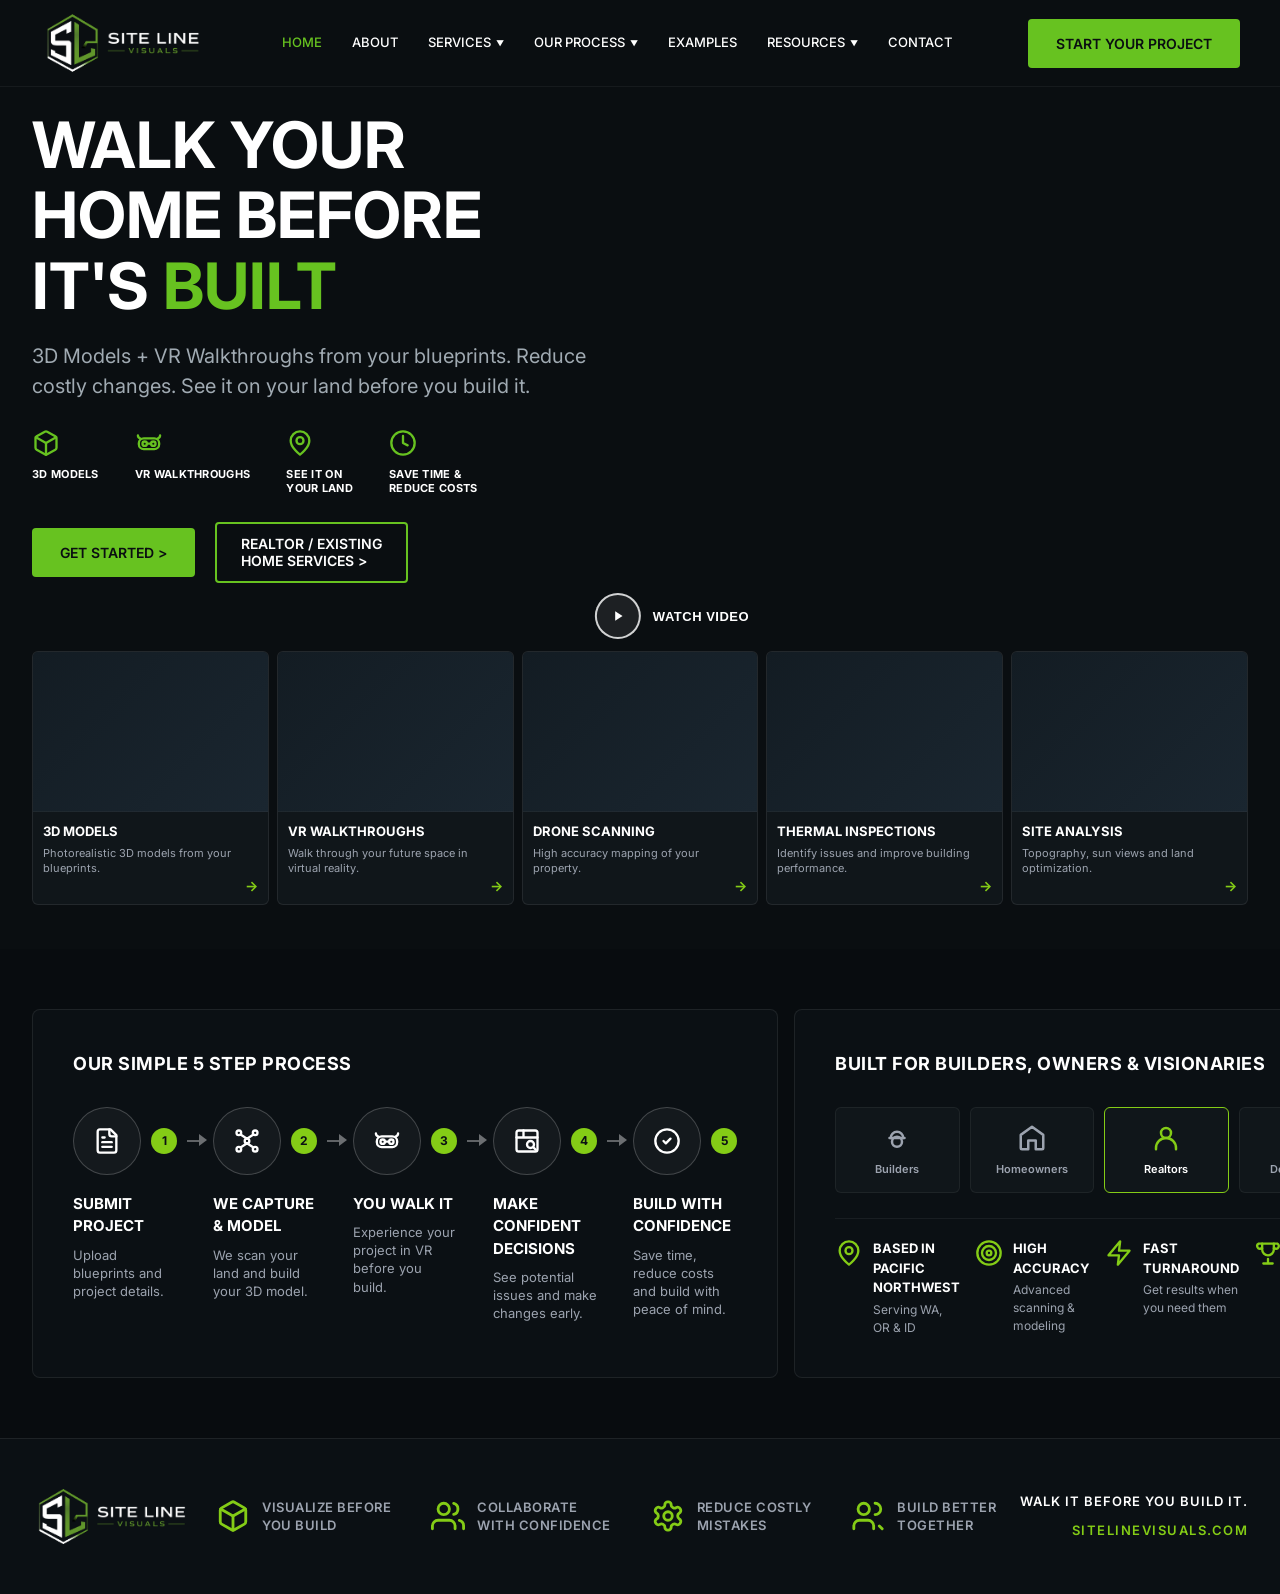
==== index.html @ acc33067 "test" ====
<!DOCTYPE html>
<html lang="en">
<head>
    <meta charset="UTF-8">
    <meta name="viewport" content="width=device-width, initial-scale=1.0">
    <title>Site Line Visuals | 3D Models & VR Walkthroughs</title>

    <!-- Adding the Inter font from Google Fonts -->
    <link rel="preconnect" href="https://fonts.googleapis.com">
    <link rel="preconnect" href="https://fonts.gstatic.com" crossorigin>
    <link href="https://fonts.googleapis.com/css2?family=Inter:wght@400;500;600;700;800&display=swap" rel="stylesheet">

    <!-- Adding our stylesheet -->
    <link rel="stylesheet" href="css/style.css?v=1788111069">
</head>
<body>
    <!-- HEADER -->
    <header class="header">
        <div class="container header-inner">

            <!-- Logo -->
            <a href="index.html" class="logo">
                <img src="images/logo.png" alt="Site Line Visuals" height="120">
            </a>

            <!-- Navigation -->
            <nav class="main-nav" id="mainNav">
                <ul class="nav-list">
                    <li><a href="index.html" class="active">HOME</a></li>
                    <li><a href="about.html">ABOUT</a></li>

                    <!-- SERVICES dropdown -->
                    <li class="has-dropdown">
                        <a href="services.html" class="dropdown-toggle">SERVICES <span class="arrow">▼</span></a>
                        <ul class="dropdown-menu">
                            <li><a href="services.html#3d-models">3D Models <span class="dd-icon"><svg viewBox="0 0 24 24" fill="none" stroke="currentColor" stroke-width="2" stroke-linecap="round" stroke-linejoin="round"><path d="M21 16V8a2 2 0 0 0-1-1.73l-7-4a2 2 0 0 0-2 0l-7 4A2 2 0 0 0 3 8v8a2 2 0 0 0 1 1.73l7 4a2 2 0 0 0 2 0l7-4A2 2 0 0 0 21 16Z"/><path d="m3.3 7 8.7 5 8.7-5"/><path d="M12 22V12"/></svg></span></a></li>
                            <li><a href="services.html#vr-walkthroughs">VR Walkthroughs <span class="dd-icon"><svg viewBox="0 0 24 24" fill="none" stroke="currentColor" stroke-width="2" stroke-linecap="round" stroke-linejoin="round"><path d="M4.3 8c-1-.35-1.8-1.25-1.8-2.4"/><path d="M19.7 8c1-.35 1.8-1.25 1.8-2.4"/><rect x="3.3" y="8" width="17.4" height="9.2" rx="4.2"/><circle cx="8.3" cy="12.6" r="1.9"/><circle cx="15.7" cy="12.6" r="1.9"/><path d="M10.5 12.6h3"/></svg></span></a></li>
                            <li><a href="services.html#drone-scanning">Drone Scanning <span class="dd-icon"><svg viewBox="0 0 24 24" fill="none" stroke="currentColor" stroke-width="2" stroke-linecap="round" stroke-linejoin="round"><circle cx="12" cy="12" r="2"/><circle cx="5" cy="5" r="2"/><circle cx="19" cy="5" r="2"/><circle cx="5" cy="19" r="2"/><circle cx="19" cy="19" r="2"/><path d="M12 10 6.5 6.5M12 10l5.5-3.5M12 14l-5.5 3.5M12 14l5.5 3.5"/></svg></span></a></li>
                            <li><a href="services.html#thermal-inspections">Thermal Inspections <span class="dd-icon"><svg viewBox="0 0 24 24" fill="none" stroke="currentColor" stroke-width="2" stroke-linecap="round" stroke-linejoin="round"><path d="M14 4v10.54a4 4 0 1 1-4 0V4a2 2 0 0 1 4 0Z"/></svg></span></a></li>
                            <li><a href="services.html#site-analysis">Site Analysis <span class="dd-icon"><svg viewBox="0 0 24 24" fill="none" stroke="currentColor" stroke-width="2" stroke-linecap="round" stroke-linejoin="round"><path d="M20 10c0 6-8 12-8 12s-8-6-8-12a8 8 0 0 1 16 0Z"/><circle cx="12" cy="10" r="3"/></svg></span></a></li>
                            <li><a href="services.html#custom-solutions">Custom Solutions <span class="dd-icon"><svg viewBox="0 0 24 24" fill="none" stroke="currentColor" stroke-width="2" stroke-linecap="round" stroke-linejoin="round"><path d="M12.22 2h-.44a2 2 0 0 0-2 2v.18a2 2 0 0 1-1 1.73l-.43.25a2 2 0 0 1-2 0l-.15-.08a2 2 0 0 0-2.73.73l-.22.38a2 2 0 0 0 .73 2.73l.15.1a2 2 0 0 1 1 1.72v.51a2 2 0 0 1-1 1.74l-.15.09a2 2 0 0 0-.73 2.73l.22.38a2 2 0 0 0 2.73.73l.15-.08a2 2 0 0 1 2 0l.43.25a2 2 0 0 1 1 1.73V20a2 2 0 0 0 2 2h.44a2 2 0 0 0 2-2v-.18a2 2 0 0 1 1-1.73l.43-.25a2 2 0 0 1 2 0l.15.08a2 2 0 0 0 2.73-.73l.22-.39a2 2 0 0 0-.73-2.73l-.15-.08a2 2 0 0 1-1-1.74v-.5a2 2 0 0 1 1-1.74l.15-.09a2 2 0 0 0 .73-2.73l-.22-.38a2 2 0 0 0-2.73-.73l-.15.08a2 2 0 0 1-2 0l-.43-.25a2 2 0 0 1-1-1.73V4a2 2 0 0 0-2-2Z"/><circle cx="12" cy="12" r="3"/></svg></span></a></li>
                        </ul>
                    </li>

                    <!-- OUR PROCESS dropdown -->
                    <li class="has-dropdown">
                        <a href="our-process.html" class="dropdown-toggle">OUR PROCESS <span class="arrow">▼</span></a>
                        <ul class="dropdown-menu">
                            <li><a href="our-process.html#how-it-works">How It Works <span class="dd-icon"><svg viewBox="0 0 24 24" fill="none" stroke="currentColor" stroke-width="2" stroke-linecap="round" stroke-linejoin="round"><path d="M15 2H6a2 2 0 0 0-2 2v16a2 2 0 0 0 2 2h12a2 2 0 0 0 2-2V7Z"/><path d="M14 2v4a2 2 0 0 0 2 2h4"/><path d="M10 9H8"/><path d="M16 13H8"/><path d="M16 17H8"/></svg></span></a></li>
                            <li><a href="our-process.html#timeline">Project Timeline <span class="dd-icon"><svg viewBox="0 0 24 24" fill="none" stroke="currentColor" stroke-width="2" stroke-linecap="round" stroke-linejoin="round"><circle cx="12" cy="12" r="10"/><polyline points="12 6 12 12 16 14"/></svg></span></a></li>
                            <li><a href="our-process.html#deliverables">Deliverables <span class="dd-icon"><svg viewBox="0 0 24 24" fill="none" stroke="currentColor" stroke-width="2" stroke-linecap="round" stroke-linejoin="round"><circle cx="12" cy="12" r="10"/><path d="m9 12 2 2 4-4"/></svg></span></a></li>
                            <li><a href="our-process.html#technology">Technology <span class="dd-icon"><svg viewBox="0 0 24 24" fill="none" stroke="currentColor" stroke-width="2" stroke-linecap="round" stroke-linejoin="round"><rect x="2" y="3" width="20" height="14" rx="2"/><path d="M8 21h8M12 17v4"/></svg></span></a></li>
                        </ul>
                    </li>

                    <li><a href="examples.html">EXAMPLES</a></li>

                    <!-- RESOURCES dropdown -->
                    <li class="has-dropdown">
                        <a href="resources.html" class="dropdown-toggle">RESOURCES <span class="arrow">▼</span></a>
                        <ul class="dropdown-menu">
                            <li><a href="resources.html#photo-guides">Photo Guides <span class="dd-icon"><svg viewBox="0 0 24 24" fill="none" stroke="currentColor" stroke-width="2" stroke-linecap="round" stroke-linejoin="round"><rect x="3" y="3" width="18" height="18" rx="2"/><circle cx="9" cy="9" r="2"/><path d="m21 15-3.1-3.1a2 2 0 0 0-2.8 0L6 21"/></svg></span></a></li>
                            <li><a href="resources.html#faq">FAQ <span class="dd-icon"><svg viewBox="0 0 24 24" fill="none" stroke="currentColor" stroke-width="2" stroke-linecap="round" stroke-linejoin="round"><circle cx="12" cy="12" r="10"/><path d="M9.1 9a3 3 0 0 1 5.82 1c0 2-3 3-3 3"/><path d="M12 17h.01"/></svg></span></a></li>
                            <li><a href="resources.html#blog">Blog <span class="dd-icon"><svg viewBox="0 0 24 24" fill="none" stroke="currentColor" stroke-width="2" stroke-linecap="round" stroke-linejoin="round"><path d="M4 22h16a2 2 0 0 0 2-2V4a2 2 0 0 0-2-2H8a2 2 0 0 0-2 2v16a2 2 0 0 1-2 2Zm0 0a2 2 0 0 1-2-2v-9c0-1.1.9-2 2-2h2"/><path d="M18 14h-8M15 18h-5M10 6h8v4h-8V6Z"/></svg></span></a></li>
                        </ul>
                    </li>

                    <li><a href="contact.html">CONTACT</a></li>
                </ul>

                <!-- Mobile-only CTA inside the slide-out menu -->
                <a href="#" class="btn btn-primary mobile-cta project-modal-trigger">START YOUR PROJECT</a>
            </nav>

            <!-- Desktop CTA -->
            <a href="#" class="btn btn-primary desktop-cta project-modal-trigger">START YOUR PROJECT</a>

            <!-- Hamburger button (mobile) -->
            <button class="hamburger" id="hamburgerBtn" aria-label="Toggle menu" aria-expanded="false">
                <span></span>
                <span></span>
                <span></span>
            </button>

        </div>
    </header>

    <!-- Overlay for mobile menu -->
    <div class="nav-overlay" id="navOverlay"></div>

    <!-- HERO SECTION -->
    <section class="hero">

        <!-- Background video -->
        <video autoplay loop muted playsinline class="hero-video">
            <source src="videos/hero-bg.mp4" type="video/mp4">
        </video>

        <!-- A darkening overlay to make the white text and shape easier to read. -->
        <div class="hero-overlay"></div>

        <div class="container hero-inner">

            <!-- Left column: Text and buttons -->
            <div class="hero-content">
                <h1>WALK YOUR<br>HOME BEFORE<br>IT'S <span class="text-green">BUILT</span></h1>
                <p class="hero-subtitle">3D Models + VR Walkthroughs from your blueprints. Reduce costly changes. See it on your land before you build it.</p>

                <div class="hero-features-inline">
                    <div class="hfi-item">
                        <span class="hfi-icon"><svg viewBox="0 0 24 24" fill="none" stroke="currentColor" stroke-width="2" stroke-linecap="round" stroke-linejoin="round"><path d="M21 16V8a2 2 0 0 0-1-1.73l-7-4a2 2 0 0 0-2 0l-7 4A2 2 0 0 0 3 8v8a2 2 0 0 0 1 1.73l7 4a2 2 0 0 0 2 0l7-4A2 2 0 0 0 21 16Z"/><path d="m3.3 7 8.7 5 8.7-5"/><path d="M12 22V12"/></svg></span>
                        <span class="hfi-label">3D MODELS</span>
                    </div>
                    <div class="hfi-item">
                        <span class="hfi-icon"><svg viewBox="0 0 24 24" fill="none" stroke="currentColor" stroke-width="2" stroke-linecap="round" stroke-linejoin="round"><path d="M4.3 8c-1-.35-1.8-1.25-1.8-2.4"/><path d="M19.7 8c1-.35 1.8-1.25 1.8-2.4"/><rect x="3.3" y="8" width="17.4" height="9.2" rx="4.2"/><circle cx="8.3" cy="12.6" r="1.9"/><circle cx="15.7" cy="12.6" r="1.9"/><path d="M10.5 12.6h3"/></svg></span>
                        <span class="hfi-label">VR WALKTHROUGHS</span>
                    </div>
                    <div class="hfi-item">
                        <span class="hfi-icon"><svg viewBox="0 0 24 24" fill="none" stroke="currentColor" stroke-width="2" stroke-linecap="round" stroke-linejoin="round"><path d="M20 10c0 6-8 12-8 12s-8-6-8-12a8 8 0 0 1 16 0Z"/><circle cx="12" cy="10" r="3"/></svg></span>
                        <span class="hfi-label">SEE IT ON<br>YOUR LAND</span>
                    </div>
                    <div class="hfi-item">
                        <span class="hfi-icon"><svg viewBox="0 0 24 24" fill="none" stroke="currentColor" stroke-width="2" stroke-linecap="round" stroke-linejoin="round"><circle cx="12" cy="12" r="10"/><polyline points="12 6 12 12 16 14"/></svg></span>
                        <span class="hfi-label">SAVE TIME &<br>REDUCE COSTS</span>
                    </div>
                </div>

                <div class="hero-buttons">
                    <a href="#" class="btn btn-primary project-modal-trigger">GET STARTED &gt;</a>
                    <a href="#" class="btn btn-outline realtor-modal-trigger">REALTOR / EXISTING<br>HOME SERVICES &gt;</a>
                </div>

                <button type="button" class="watch-video-btn" id="watchVideoBtn">
                    <span class="wv-icon">
                        <svg viewBox="0 0 24 24" fill="currentColor"><path d="M8 5v14l11-7Z"/></svg>
                    </span>
                    WATCH VIDEO
                </button>

                <!-- Service preview cards -->
                <div class="services-grid">
                    <div class="service-card reveal">
                        <div class="service-image-placeholder"></div>
                        <div class="service-content">
                            <h3>3D MODELS</h3>
                            <p>Photorealistic 3D models from your blueprints.</p>
                            <a href="services.html#3d-models" class="service-link">→</a>
                        </div>
                    </div>
                    <div class="service-card reveal">
                        <div class="service-image-placeholder"></div>
                        <div class="service-content">
                            <h3>VR WALKTHROUGHS</h3>
                            <p>Walk through your future space in virtual reality.</p>
                            <a href="services.html#vr-walkthroughs" class="service-link">→</a>
                        </div>
                    </div>
                    <div class="service-card reveal">
                        <div class="service-image-placeholder"></div>
                        <div class="service-content">
                            <h3>DRONE SCANNING</h3>
                            <p>High accuracy mapping of your property.</p>
                            <a href="services.html#drone-scanning" class="service-link">→</a>
                        </div>
                    </div>
                    <div class="service-card reveal">
                        <div class="service-image-placeholder"></div>
                        <div class="service-content">
                            <h3>THERMAL INSPECTIONS</h3>
                            <p>Identify issues and improve building performance.</p>
                            <a href="services.html#thermal-inspections" class="service-link">→</a>
                        </div>
                    </div>
                    <div class="service-card reveal">
                        <div class="service-image-placeholder"></div>
                        <div class="service-content">
                            <h3>SITE ANALYSIS</h3>
                            <p>Topography, sun views and land optimization.</p>
                            <a href="services.html#site-analysis" class="service-link">→</a>
                        </div>
                    </div>
                </div>
            </div>

        </div>

        <div class="hero-top-fade"></div>
        <div class="hero-bottom-fade"></div>
    </section>

    <!-- PROCESS & AUDIENCE SECTION -->
    <section class="bottom-sections-wrapper">
        <div class="container bottom-grid-container">

            <div class="card-box process-card-box reveal">
                <h2 class="section-title">OUR SIMPLE 5 STEP PROCESS</h2>
                <div class="process-steps-row">
                    <div class="proc-step reveal">
                        <div class="proc-icon-wrap">
                            <span class="proc-icon"><svg viewBox="0 0 24 24" fill="none" stroke="currentColor" stroke-width="2" stroke-linecap="round" stroke-linejoin="round"><path d="M15 2H6a2 2 0 0 0-2 2v16a2 2 0 0 0 2 2h12a2 2 0 0 0 2-2V7Z"/><path d="M14 2v4a2 2 0 0 0 2 2h4"/><path d="M10 9H8"/><path d="M16 13H8"/><path d="M16 17H8"/></svg></span>
                            <span class="proc-num">1</span>
                        </div>
                        <h4>SUBMIT PROJECT</h4>
                        <p>Upload blueprints and project details.</p>
                    </div>
                    <div class="proc-step reveal">
                        <div class="proc-icon-wrap">
                            <span class="proc-icon"><svg viewBox="0 0 24 24" fill="none" stroke="currentColor" stroke-width="2" stroke-linecap="round" stroke-linejoin="round"><circle cx="12" cy="12" r="2"/><circle cx="5" cy="5" r="2"/><circle cx="19" cy="5" r="2"/><circle cx="5" cy="19" r="2"/><circle cx="19" cy="19" r="2"/><path d="M12 10 6.5 6.5M12 10l5.5-3.5M12 14l-5.5 3.5M12 14l5.5 3.5"/></svg></span>
                            <span class="proc-num">2</span>
                        </div>
                        <h4>WE CAPTURE & MODEL</h4>
                        <p>We scan your land and build your 3D model.</p>
                    </div>
                    <div class="proc-step reveal">
                        <div class="proc-icon-wrap">
                            <span class="proc-icon"><svg viewBox="0 0 24 24" fill="none" stroke="currentColor" stroke-width="2" stroke-linecap="round" stroke-linejoin="round"><path d="M4.3 8c-1-.35-1.8-1.25-1.8-2.4"/><path d="M19.7 8c1-.35 1.8-1.25 1.8-2.4"/><rect x="3.3" y="8" width="17.4" height="9.2" rx="4.2"/><circle cx="8.3" cy="12.6" r="1.9"/><circle cx="15.7" cy="12.6" r="1.9"/><path d="M10.5 12.6h3"/></svg></span>
                            <span class="proc-num">3</span>
                        </div>
                        <h4>YOU WALK IT</h4>
                        <p>Experience your project in VR before you build.</p>
                    </div>
                    <div class="proc-step reveal">
                        <div class="proc-icon-wrap">
                            <span class="proc-icon"><svg viewBox="0 0 24 24" fill="none" stroke="currentColor" stroke-width="2" stroke-linecap="round" stroke-linejoin="round"><rect x="3" y="3" width="18" height="18" rx="2"/><path d="M3 9h18M9 3v6"/><circle cx="15" cy="15" r="3"/><path d="m17.5 17.5 2 2"/></svg></span>
                            <span class="proc-num">4</span>
                        </div>
                        <h4>MAKE CONFIDENT DECISIONS</h4>
                        <p>See potential issues and make changes early.</p>
                    </div>
                    <div class="proc-step reveal">
                        <div class="proc-icon-wrap">
                            <span class="proc-icon"><svg viewBox="0 0 24 24" fill="none" stroke="currentColor" stroke-width="2" stroke-linecap="round" stroke-linejoin="round"><circle cx="12" cy="12" r="10"/><path d="m9 12 2 2 4-4"/></svg></span>
                            <span class="proc-num">5</span>
                        </div>
                        <h4>BUILD WITH CONFIDENCE</h4>
                        <p>Save time, reduce costs and build with peace of mind.</p>
                    </div>
                </div>
            </div>

            <div class="card-box audience-card-box reveal">
                <h2 class="section-title">BUILT FOR BUILDERS, OWNERS & VISIONARIES</h2>
                <div class="audience-icons-row">
                    <div class="aud-item">
                        <span class="aud-icon"><svg viewBox="0 0 24 24" fill="none" stroke="currentColor" stroke-width="2" stroke-linecap="round" stroke-linejoin="round"><circle cx="12" cy="15" r="4"/><path d="M7 12a5 5 0 0 1 10 0"/><path d="M6 12h12"/></svg></span>
                        <span>Builders</span>
                    </div>
                    <div class="aud-item">
                        <span class="aud-icon"><svg viewBox="0 0 24 24" fill="none" stroke="currentColor" stroke-width="2" stroke-linecap="round" stroke-linejoin="round"><path d="M3 9.5 12 3l9 6.5V20a1 1 0 0 1-1 1h-5v-7H9v7H4a1 1 0 0 1-1-1Z"/></svg></span>
                        <span>Homeowners</span>
                    </div>
                    <div class="aud-item active-aud">
                        <span class="aud-icon"><svg viewBox="0 0 24 24" fill="none" stroke="currentColor" stroke-width="2" stroke-linecap="round" stroke-linejoin="round"><circle cx="12" cy="8" r="4"/><path d="M4 21v-1a8 8 0 0 1 16 0v1"/></svg></span>
                        <span>Realtors</span>
                    </div>
                    <div class="aud-item">
                        <span class="aud-icon"><svg viewBox="0 0 24 24" fill="none" stroke="currentColor" stroke-width="2" stroke-linecap="round" stroke-linejoin="round"><rect x="4" y="2" width="16" height="20" rx="1"/><path d="M9 22v-4h6v4M8 6h.01M16 6h.01M12 6h.01M12 10h.01M12 14h.01M16 10h.01M16 14h.01M8 10h.01M8 14h.01"/></svg></span>
                        <span>Developers</span>
                    </div>
                </div>
                <div class="trust-features-row">
                    <div class="t-feat">
                        <span class="t-icon"><svg viewBox="0 0 24 24" fill="none" stroke="currentColor" stroke-width="2" stroke-linecap="round" stroke-linejoin="round"><path d="M20 10c0 6-8 12-8 12s-8-6-8-12a8 8 0 0 1 16 0Z"/><circle cx="12" cy="10" r="3"/></svg></span>
                        <div>
                            <strong>BASED IN PACIFIC NORTHWEST</strong>
                            <p>Serving WA, OR & ID</p>
                        </div>
                    </div>
                    <div class="t-feat">
                        <span class="t-icon"><svg viewBox="0 0 24 24" fill="none" stroke="currentColor" stroke-width="2" stroke-linecap="round" stroke-linejoin="round"><circle cx="12" cy="12" r="10"/><circle cx="12" cy="12" r="6"/><circle cx="12" cy="12" r="2"/></svg></span>
                        <div>
                            <strong>HIGH ACCURACY</strong>
                            <p>Advanced scanning & modeling</p>
                        </div>
                    </div>
                    <div class="t-feat">
                        <span class="t-icon"><svg viewBox="0 0 24 24" fill="none" stroke="currentColor" stroke-width="2" stroke-linecap="round" stroke-linejoin="round"><path d="M13 2 3 14h9l-1 8 10-12h-9l1-8Z"/></svg></span>
                        <div>
                            <strong>FAST TURNAROUND</strong>
                            <p>Get results when you need them</p>
                        </div>
                    </div>
                    <div class="t-feat">
                        <span class="t-icon"><svg viewBox="0 0 24 24" fill="none" stroke="currentColor" stroke-width="2" stroke-linecap="round" stroke-linejoin="round"><path d="M8 21h8M12 17v4"/><path d="M7 4h10v5a5 5 0 0 1-10 0Z"/><path d="M17 4h3a2 2 0 0 1-2 4h-1M7 4H4a2 2 0 0 0 2 4h1"/></svg></span>
                        <div>
                            <strong>INDUSTRY LEADING</strong>
                            <p>Technology & visualization</p>
                        </div>
                    </div>
                </div>
            </div>

        </div>
    </section>

    <!-- INTAKE FORM MODAL -->
    <div id="projectModal" class="modal-overlay">
        <div class="modal-content" style="max-width: 540px; padding: 0; background: transparent; border-radius: 12px; position: relative;">
        
            <span class="close-btn" id="projectModalClose" style="top: -40px; right: 0; color: #fff; z-index: 10;">&times;</span>
            
            <div style="position: relative; width: 100%; height: 550px; overflow: hidden; background: #fff; border-radius: 12px;">
                <iframe 
                    src="https://script.google.com/macros/s/AKfycbw3oOhSkqdaFSNwGbzgCzqsGBJtpe77_Hhgp17k5NKNz40dq8O1Wns6kMGoqOn_5LAN/exec" 
                    frameborder="0" 
                    scrolling="yes"
                    style="position: absolute; top: 0; left: 0; width: 100%; height: 100%; border: none; pointer-events: auto;">
                </iframe>
            </div>

        </div>
    </div>

    <!-- REALTOR / QUOTE BUILDER MODAL -->
    <div id="realtorModal" class="modal-overlay">
        <div class="modal-content">
            <span class="close-btn" id="realtorModalClose">&times;</span>
            
            <div class="intake-card">
                <h3>SELECT SERVICES</h3>
                <p>Build your custom package. Select the services you need for your property.</p>

                <div class="services-list">
                    <label class="service-option">
                        <input type="checkbox" value="250" data-name="3D Model">
                        <div class="so-info">
                            <strong>3D Model</strong>
                            <span>Photorealistic 3D model of the property</span>
                        </div>
                        <div class="so-price">$250</div>
                    </label>

                    <label class="service-option">
                        <input type="checkbox" value="400" data-name="VR Walkthrough">
                        <div class="so-info">
                            <strong>VR Walkthrough</strong>
                            <span>Immersive virtual reality tour</span>
                        </div>
                        <div class="so-price">$400</div>
                    </label>

                    <label class="service-option">
                        <input type="checkbox" value="150" data-name="Drone Scanning">
                        <div class="so-info">
                            <strong>Drone Scanning</strong>
                            <span>High-accuracy aerial mapping</span>
                        </div>
                        <div class="so-price">$150</div>
                    </label>
                </div>

                <div class="quote-total">
                    <span>Estimated Total:</span>
                    <span id="quoteTotalValue">$0</span>
                </div>

                <button type="button" class="btn btn-primary btn-full" id="quoteContinueBtn" style="margin-top: 25px;">CONTINUE</button>
            </div>
        </div>
    </div>

    <!-- PHOTO GUIDE MODAL -->
    <div class="pg-modal-overlay" id="pgModalOverlay">
        <div class="pg-modal" role="dialog" aria-modal="true" aria-label="Photo Guide">
            <button type="button" class="pg-modal-close" id="pgModalClose" aria-label="Close">×</button>
            <div class="pg-modal-tabs" id="pgModalTabs"></div>
            <div class="pg-modal-body" id="pgModalBody"></div>
        </div>
    </div>

    <!-- WATCH VIDEO MODAL -->
    <div class="video-modal-overlay" id="videoModalOverlay">
        <div class="video-modal">
            <button type="button" class="video-modal-close" id="videoModalClose" aria-label="Close">×</button>
            <video id="heroVideoPlayer" controls playsinline>
                <source src="videos/hero-bg.mp4" type="video/mp4">
            </video>
        </div>
    </div>

    <!-- FOOTER SECTION -->
    <footer class="site-footer">
        <div class="container footer-container">
            <div class="footer-logo">
                <img src="images/logo.png" alt="Site Line Visuals" width="160">
            </div>
            <div class="footer-features">
                <div class="footer-feat">
                    <span class="f-icon"><svg viewBox="0 0 24 24" fill="none" stroke="currentColor" stroke-width="2" stroke-linecap="round" stroke-linejoin="round"><path d="M21 16V8a2 2 0 0 0-1-1.73l-7-4a2 2 0 0 0-2 0l-7 4A2 2 0 0 0 3 8v8a2 2 0 0 0 1 1.73l7 4a2 2 0 0 0 2 0l7-4A2 2 0 0 0 21 16Z"/><path d="m3.3 7 8.7 5 8.7-5"/><path d="M12 22V12"/></svg></span>
                    <span>VISUALIZE BEFORE<br>YOU BUILD</span>
                </div>
                <div class="footer-feat">
                    <span class="f-icon"><svg viewBox="0 0 24 24" fill="none" stroke="currentColor" stroke-width="2" stroke-linecap="round" stroke-linejoin="round"><path d="M17 21v-2a4 4 0 0 0-4-4H5a4 4 0 0 0-4 4v2"/><circle cx="9" cy="7" r="4"/><path d="M23 21v-2a4 4 0 0 0-3-3.87"/><path d="M16 3.13a4 4 0 0 1 0 7.75"/></svg></span>
                    <span>COLLABORATE<br>WITH CONFIDENCE</span>
                </div>
                <div class="footer-feat">
                    <span class="f-icon"><svg viewBox="0 0 24 24" fill="none" stroke="currentColor" stroke-width="2" stroke-linecap="round" stroke-linejoin="round"><path d="M12.22 2h-.44a2 2 0 0 0-2 2v.18a2 2 0 0 1-1 1.73l-.43.25a2 2 0 0 1-2 0l-.15-.08a2 2 0 0 0-2.73.73l-.22.38a2 2 0 0 0 .73 2.73l.15.1a2 2 0 0 1 1 1.72v.51a2 2 0 0 1-1 1.74l-.15.09a2 2 0 0 0-.73 2.73l.22.38a2 2 0 0 0 2.73.73l.15-.08a2 2 0 0 1 2 0l.43.25a2 2 0 0 1 1 1.73V20a2 2 0 0 0 2 2h.44a2 2 0 0 0 2-2v-.18a2 2 0 0 1 1-1.73l.43-.25a2 2 0 0 1 2 0l.15.08a2 2 0 0 0 2.73-.73l.22-.39a2 2 0 0 0-.73-2.73l-.15-.08a2 2 0 0 1-1-1.74v-.5a2 2 0 0 1 1-1.74l.15-.09a2 2 0 0 0 .73-2.73l-.22-.38a2 2 0 0 0-2.73-.73l-.15.08a2 2 0 0 1-2 0l-.43-.25a2 2 0 0 1-1-1.73V4a2 2 0 0 0-2-2Z"/><circle cx="12" cy="12" r="3"/></svg></span>
                    <span>REDUCE COSTLY<br>MISTAKES</span>
                </div>
                <div class="footer-feat">
                    <span class="f-icon"><svg viewBox="0 0 24 24" fill="none" stroke="currentColor" stroke-width="2" stroke-linecap="round" stroke-linejoin="round"><path d="M16 21v-2a4 4 0 0 0-4-4H6a4 4 0 0 0-4 4v2"/><circle cx="9" cy="7" r="4"/><path d="m22 21-2-2M17 11a4 4 0 1 0 0-8"/></svg></span>
                    <span>BUILD BETTER<br>TOGETHER</span>
                </div>
            </div>
            <div class="footer-tagline">
                <p>WALK IT BEFORE YOU BUILD IT.</p>
                <a href="index.html">SITELINEVISUALS.COM</a>
            </div>
        </div>
    </footer>

    <!-- Adding our script files -->
    <script src="js/photo-guide-data.js?v=1788111069"></script>
    <script src="js/photo-guide.js?v=1788111069"></script>
    <script src="js/custom-select.js?v=1788111069"></script>
    <script src="js/photo-guide-modal.js?v=1788111069"></script>
    <script src="js/watch-video.js?v=1788111069"></script>
    <script src="js/main.js?v=1788111070"></script>
</body>
</html>
---- css/style.css ----
/* --- CSS Variables (Colors and Fonts) --- */
:root {
  --bg-dark: #0a0e11;
  --bg-card: #151a1e;
  --primary-green: #67c220;
  --green-hover: #55a61a;
  --text-white: #ffffff;
  --text-gray: #a0aab2;

  --font-main: 'Inter', sans-serif;
}

/* --- Basic Reset Styles --- */
*, *::before, *::after {
  box-sizing: border-box;
  margin: 0;
  padding: 0;
}

html, body {
  overflow-x: hidden;
}

html {
  scroll-behavior: smooth;
}

body {
  font-family: var(--font-main);
  background-color: var(--bg-dark);
  color: var(--text-white);
  line-height: 1.5;
  -webkit-font-smoothing: antialiased;
}

html.no-scroll,
body.no-scroll {
    overflow: hidden !important;
    overscroll-behavior: none;
}

/* Removing underline from all links */
a {
  text-decoration: none;
  color: inherit;
}

/* Removing markers from lists */
ul {
  list-style: none;
}

img {
  max-width: 100%;
  display: block;
}

/* --- Utilities --- */
.container {
    max-width: 1400px;
    margin: 0 auto;
    padding: 0 40px;
}

.btn {
    display: inline-flex;
    align-items: center;
    justify-content: center;
    text-align: center;
    padding: 14px 28px;
    border: none;
    border-radius: 4px;
    font-weight: 600;
    font-size: 14px;
    font-family: inherit;
    text-transform: uppercase;
    transition: background-color 0.3s ease, transform 0.2s ease;
    cursor: pointer;
    white-space: nowrap;
    appearance: none;
    -webkit-appearance: none;
}

.btn:focus {
    outline: none;
}

.btn:focus-visible {
    outline: 2px solid var(--primary-green);
    outline-offset: 2px;
}

.btn-primary {
    background-color: var(--primary-green);
    color: var(--bg-dark);
}

.btn-primary:hover {
    background-color: var(--green-hover);
    transform: translateY(-2px);
}

/* --- HEADER --- */
.header {
    background-color: var(--bg-dark);
    padding: 3px 0;
    border-bottom: 1px solid rgba(255, 255, 255, 0.05);
    position: sticky;
    top: 0;
    z-index: 200;
}

.logo img {
    margin: -20px 0;
}

.header-inner {
    display: flex;
    justify-content: space-between;
    align-items: center;
    position: relative;
}

/* Navigation */
.nav-list {
    display: flex;
    gap: 30px;
    align-items: center;
}

.nav-list > li {
    position: relative;
}

.nav-list a {
    color: var(--text-white);
    font-size: 13px;
    font-weight: 500;
    text-transform: uppercase;
    transition: color 0.3s ease;
    display: flex;
    align-items: center;
    gap: 5px;
    padding: 24px 0;
}

.nav-list a:hover,
.nav-list a.active,
.nav-list a.dropdown-toggle.active {
    color: var(--primary-green);
}

.arrow {
    font-size: 8px;
    transition: transform 0.25s ease;
}

.mobile-cta {
    display: none;
}

/* --- DROPDOWN MENU (desktop) --- */
.has-dropdown .dropdown-menu {
    position: absolute;
    top: 100%;
    left: 0;
    min-width: 220px;
    background-color: var(--bg-card);
    border: 1px solid rgba(255, 255, 255, 0.08);
    border-top: 2px solid var(--primary-green);
    border-radius: 0 0 6px 6px;
    box-shadow: 0 12px 30px rgba(0,0,0,0.5);
    padding: 8px 0;
    opacity: 0;
    visibility: hidden;
    transform: translateY(6px);
    transition: opacity 0.2s ease, transform 0.2s ease, visibility 0.2s ease;
    z-index: 50;
}

.has-dropdown:hover .dropdown-menu,
.has-dropdown.open .dropdown-menu {
    opacity: 1;
    visibility: visible;
    transform: translateY(0);
}

.has-dropdown:hover .arrow,
.has-dropdown.open .arrow {
    transform: rotate(180deg);
}

.dropdown-menu li a {
    padding: 10px 20px;
    font-size: 12px;
    font-weight: 500;
    color: var(--text-gray);
    text-transform: none;
    display: flex;
    align-items: center;
    gap: 10px;
}

.dd-icon {
    display: inline-flex;
    align-items: center;
    justify-content: center;
    width: 18px;
    height: 18px;
    flex-shrink: 0;
    color: var(--text-gray);
    transition: color 0.2s ease;
}

.dd-icon svg {
    width: 100%;
    height: 100%;
}

.dropdown-menu li a:hover .dd-icon {
    color: var(--primary-green);
}

.dropdown-menu li a:hover {
    color: var(--primary-green);
    background-color: rgba(255,255,255,0.03);
}

/* --- HAMBURGER BUTTON --- */
.hamburger {
    display: none;
    flex-direction: column;
    justify-content: center;
    align-items: center;
    gap: 5px;
    width: 40px;
    height: 40px;
    background: transparent;
    border: none;
    cursor: pointer;
    z-index: 210;
}

.hamburger, 
.hamburger:focus, 
.hamburger:active,
.hamburger:focus-visible {
    outline: none !important;
    border: none !important;
    -webkit-tap-highlight-color: transparent !important;
    box-shadow: none !important;
}

.hamburger span {
    display: block;
    width: 24px;
    height: 2px;
    background-color: var(--text-white);
    transition: transform 0.3s ease, opacity 0.3s ease;
}

.hamburger.active span:nth-child(1) {
    transform: translateY(7px) rotate(45deg);
}
.hamburger.active span:nth-child(2) {
    opacity: 0;
}
.hamburger.active span:nth-child(3) {
    transform: translateY(-7px) rotate(-45deg);
}

.nav-overlay {
    display: none;
    position: fixed;
    inset: 0;
    background: rgba(0,0,0,0.6);
    z-index: 150;
    opacity: 0;
    visibility: hidden;
    transition: opacity 0.3s ease, visibility 0.3s ease;
}

.nav-overlay.active {
    opacity: 1;
    visibility: visible;
}

/* --- HERO SECTION --- */
.hero {
    position: relative;
    padding: 24px 0 0;
    overflow: clip; 
    margin-top: -1px;
}

.hero-video {
    position: absolute;
    top: 0;
    left: 0;
    width: 100%;
    height: 100%;
    object-fit: cover;
    z-index: -2;
}

.hero-overlay {
    position: absolute;
    top: 0;
    left: 0;
    width: 100%;
    height: 100%;
    background: linear-gradient(
        90deg,
        rgba(10, 14, 17, 1) 0%,
        rgba(10, 14, 17, 1) 20%,
        rgba(10, 14, 17, 0.75) 45%,
        rgba(10, 14, 17, 0.35) 65%,
        rgba(10, 14, 17, 0.08) 85%,
        rgba(10, 14, 17, 0.18) 100%
    );
    z-index: -1;
}

.hero-inner {
    display: grid;
    grid-template-columns: 1fr;
    gap: 34px;
    align-items: start;
    position: relative;
    z-index: 1;
}

.hero-bottom-fade {
    position: absolute;
    left: 0;
    right: 0;
    top: 0;
    bottom: 0;
    background: linear-gradient(
        to top,
        var(--bg-dark) 0%,
        var(--bg-dark) 10%,
        rgba(10, 14, 17, 0.6) 22%,
        rgba(10, 14, 17, 0) 40%,
        rgba(10, 14, 17, 0) 100%
    );
    z-index: 0;
    pointer-events: none;
}

.hero-top-fade {
    position: absolute;
    left: 0;
    right: 0;
    top: 0;
    height: 90px;
    background: linear-gradient(
        to bottom,
        var(--bg-dark) 0%,
        rgba(10, 14, 17, 0.5) 60%,
        rgba(10, 14, 17, 0) 100%
    );
    z-index: 0;
    pointer-events: none;
}

.hero .container {
    max-width: none;
    margin: 0;
    padding-left: 32px;
    padding-right: 32px;
}

.hero-form-box {
    max-width: 460px;
    margin-left: auto;
    margin-bottom: 40px;
    width: 100%;
}
#start-your-project {
    scroll-margin-top: 120px; 
}

/* Left side (Text) */
.hero-content h1 {
    font-size: 64px;
    font-weight: 700;
    line-height: 1.1;
    margin-bottom: 20px;
    text-transform: uppercase;
}

.text-green {
    color: var(--primary-green);
}

.hero-subtitle {
    font-size: 20px;
    color: var(--text-gray);
    max-width: 560px;
    margin-bottom: 28px;
}

.hero-buttons {
    display: flex;
    gap: 20px;
    align-items: center;
    flex-wrap: wrap;
}

.btn-outline {
    background-color: transparent;
    border: 2px solid var(--primary-green);
    color: var(--text-white);
    padding: 12px 24px;
    border-radius: 4px;
    font-size: 14px;
    font-weight: 600;
    text-align: left;
    line-height: 1.2;
}

/* Right side (Form) */
.intake-card {
    background-color: var(--bg-card);
    padding: 28px;
    border-radius: 8px;
    box-shadow: 0 10px 30px rgba(0,0,0,0.5);
}

.intake-card h3 {
    font-size: 22px;
    margin-bottom: 8px;
}

.intake-card p {
    color: var(--text-gray);
    font-size: 14px;
    margin-bottom: 18px;
}

.intake-form input {
    width: 100%;
    background-color: rgba(255,255,255,0.05);
    border: 1px solid rgba(255,255,255,0.1);
    color: var(--text-white);
    padding: 12px 14px;
    margin-bottom: 11px;
    border-radius: 4px;
    font-family: inherit;
    font-size: 14px;
}

/* --- Custom Select --- */
.custom-select {
    position: relative;
    margin-bottom: 11px;
}

.cs-trigger {
    width: 100%;
    background-color: rgba(255,255,255,0.05);
    border: 1px solid rgba(255,255,255,0.1);
    color: var(--text-white);
    padding: 12px 14px;
    border-radius: 4px;
    font-family: inherit;
    font-size: 14px;
    display: flex;
    align-items: center;
    justify-content: space-between;
    gap: 10px;
    cursor: pointer;
    text-align: left;
    transition: border-color 0.2s ease;
}

.cs-trigger:hover,
.custom-select.open .cs-trigger {
    border-color: var(--primary-green);
}

.cs-label {
    overflow: hidden;
    text-overflow: ellipsis;
    white-space: nowrap;
}

.custom-select.has-value .cs-label {
    color: var(--text-white);
}

.cs-arrow {
    font-size: 8px;
    color: var(--text-gray);
    flex-shrink: 0;
    transition: transform 0.2s ease;
}

.custom-select.open .cs-arrow {
    transform: rotate(180deg);
}

.cs-options {
    position: absolute;
    top: calc(100% + 6px);
    left: 0;
    width: 100%;
    max-height: 240px;
    overflow-y: auto;
    background-color: var(--bg-card);
    border: 1px solid rgba(255, 255, 255, 0.1);
    border-radius: 6px;
    box-shadow: 0 12px 30px rgba(0,0,0,0.5);
    z-index: 60;
    opacity: 0;
    visibility: hidden;
    transform: translateY(-6px);
    transition: opacity 0.18s ease, transform 0.18s ease, visibility 0.18s ease;
}

.custom-select.open .cs-options {
    opacity: 1;
    visibility: visible;
    transform: translateY(0);
}

.cs-options li {
    padding: 12px 14px;
    font-size: 13px;
    color: var(--text-gray);
    cursor: pointer;
    transition: background-color 0.15s ease, color 0.15s ease;
}

.cs-options li:hover,
.cs-options li.active {
    background-color: rgba(103, 194, 32, 0.1);
    color: var(--text-white);
}

/* Upload Zone */
.upload-zone {
    border: 2px dashed rgba(255,255,255,0.2);
    border-radius: 4px;
    padding: 22px 20px;
    text-align: center;
    margin-bottom: 16px;
    display: flex;
    flex-direction: column;
    gap: 5px;
    color: var(--text-gray);
    font-size: 12px;
    cursor: pointer;
    transition: border-color 0.25s ease, background-color 0.25s ease;
}

.upload-zone:hover,
.upload-zone.drag-over {
    border-color: var(--primary-green);
    background-color: rgba(103, 194, 32, 0.06);
}

.upload-zone strong {
    color: var(--text-white);
    font-size: 14px;
}

.upload-file-list {
    margin-top: 10px;
    display: flex;
    flex-direction: column;
    gap: 6px;
    text-align: left;
}

.upload-file-list .file-chip {
    background: rgba(255,255,255,0.06);
    border-radius: 4px;
    padding: 6px 10px;
    font-size: 11px;
    color: var(--text-white);
    display: flex;
    justify-content: space-between;
    gap: 8px;
}

.btn-full {
    width: 100%;
    font-size: 16px;
    padding: 16px;
}

.form-security-note {
    display: flex;
    align-items: center;
    justify-content: center;
    gap: 8px;
    margin-top: 14px;
    color: var(--text-gray);
    font-size: 12px;
}

.form-security-note .fs-icon {
    width: 14px;
    height: 14px;
    flex-shrink: 0;
    color: var(--text-gray);
}

.form-security-note .fs-icon svg {
    width: 100%;
    height: 100%;
}

.hero-features-inline {
    display: flex;
    gap: 36px;
    margin-bottom: 26px;
}

.hfi-item {
    display: flex;
    flex-direction: column;
    align-items: flex-start;
    gap: 10px;
}

.hfi-icon {
    width: 28px;
    height: 28px;
    color: var(--primary-green);
}

.hfi-icon svg {
    width: 100%;
    height: 100%;
}

.hfi-label {
    font-size: 11px;
    font-weight: 700;
    color: var(--text-white);
    letter-spacing: 0.3px;
    line-height: 1.3;
}

.hero-features-bar {
    background-color: rgba(10, 14, 17, 0.95);
    border-top: 1px solid rgba(255, 255, 255, 0.08);
    border-bottom: 1px solid rgba(255, 255, 255, 0.08);
    padding: 30px 0;
}

.hero-features-grid {
    display: grid;
    grid-template-columns: repeat(4, 1fr);
    gap: 30px;
}

.feature-item {
    display: flex;
    align-items: center;
    gap: 15px;
    color: #ffffff;
    font-size: 13px;
    font-weight: 600;
    letter-spacing: 0.5px;
}

.feature-icon {
    font-size: 26px;
    display: flex;
    align-items: center;
}

/* Services section */
.services-grid {
    display: grid;
    grid-template-columns: repeat(5, 1fr);
    gap: 8px;
    margin-top: 6px;
    margin-bottom: 45px;
}

.service-card {
    background-color: #10161a;
    border: 1px solid rgba(255, 255, 255, 0.08);
    border-radius: 6px;
    overflow: hidden;
    transition: transform 0.3s ease, border-color 0.3s ease;
}

.service-card:hover {
    transform: translateY(-5px);
    border-color: rgba(132, 204, 22, 0.5);
}

.service-image-placeholder {
    width: 100%;
    height: 160px;
    background: linear-gradient(135deg, #131c23 0%, #1a2630 100%);
    border-bottom: 1px solid rgba(255, 255, 255, 0.05);
}

.service-content {
    padding: 10px 10px 24px;
    position: relative;
}

.service-content h3 {
    font-size: 13px;
    color: #ffffff;
    margin-bottom: 4px;
    font-weight: 700;
}

.service-content p {
    font-size: 11px;
    color: #9ca3af;
    line-height: 1.35;
    margin-bottom: 4px;
    display: -webkit-box;
    -webkit-line-clamp: 2;
    line-clamp: 2;
    -webkit-box-orient: vertical;
    overflow: hidden;
}

.service-link {
    position: absolute;
    right: 10px;
    bottom: 8px;
    color: #84cc16;
    font-size: 14px;
    text-decoration: none;
    font-weight: bold;
    transition: transform 0.2s ease;
}

.service-link:hover {
    transform: translateX(3px);
}

/* Two-column container */
.bottom-sections-wrapper {
    padding: 60px 0;
    background-color: #080c0f;
    border-top: none !important;
    margin-top: -1px;
    position: relative;
    z-index: 10;
}

.bottom-grid-container {
    display: grid;
    grid-template-columns: 1.8fr 1fr;
    gap: 16px;
    align-items: stretch;
    max-width: none;
    padding-left: 32px;
    padding-right: 32px;
}

.card-box {
    background-color: #0b1014;
    border: 1px solid rgba(255, 255, 255, 0.08);
    border-radius: 8px;
    padding: 40px;
}

.section-title {
    font-size: 18px;
    font-weight: 700;
    color: #ffffff;
    margin-bottom: 30px;
    letter-spacing: 0.5px;
}

.process-steps-row {
    display: grid;
    grid-template-columns: repeat(5, 1fr);
    gap: 36px;
}

.proc-step {
    position: relative;
}

.proc-step:not(:last-child)::after {
    content: "";
    position: absolute;
    top: 33px;
    left: 114px;
    width: calc(100% - 114px + 36px - 14px);
    height: 2px;
    background-color: rgba(255, 255, 255, 0.35);
}

.proc-step:not(:last-child)::before {
    content: "";
    position: absolute;
    top: 27px;
    left: calc(100% + 36px - 14px);
    width: 0;
    height: 0;
    border-top: 6px solid transparent;
    border-bottom: 6px solid transparent;
    border-left: 8px solid rgba(255, 255, 255, 0.4);
    z-index: 1;
}

.proc-icon-wrap {
    display: flex;
    align-items: center;
    gap: 10px;
    margin-bottom: 18px;
}

.proc-icon {
    width: 68px;
    height: 68px;
    flex-shrink: 0;
    border-radius: 50%;
    border: 1px solid rgba(255, 255, 255, 0.2);
    background-color: rgba(255, 255, 255, 0.04);
    color: var(--text-white);
    display: flex;
    align-items: center;
    justify-content: center;
}

.proc-icon svg {
    width: 28px;
    height: 28px;
}

.proc-num {
    flex-shrink: 0;
    width: 26px;
    height: 26px;
    background-color: #84cc16;
    color: #0b1014;
    font-weight: bold;
    font-size: 12px;
    border-radius: 50%;
    display: flex;
    align-items: center;
    justify-content: center;
}
.proc-step h4 {
    font-size: 15px;
    color: #ffffff;
    margin-bottom: 8px;
    font-weight: 700;
}

.proc-step p {
    font-size: 13px;
    color: #9ca3af;
    line-height: 1.4;
    margin: 0;
}

/* Right block (Audience + Footer block) */
.audience-icons-row {
    display: grid;
    grid-template-columns: repeat(4, 1fr);
    gap: 10px;
    margin-bottom: 25px;
}

.aud-item {
    background-color: #10161a;
    border: 1px solid rgba(255, 255, 255, 0.06);
    border-radius: 6px;
    padding: 15px 10px;
    text-align: center;
    color: #9ca3af;
    font-size: 11px;
    font-weight: 600;
}

.aud-item.active-aud {
    border-color: #84cc16;
    color: #ffffff;
}

.aud-item.active-aud .aud-icon {
    color: #84cc16;
}

.aud-icon {
    width: 30px;
    height: 30px;
    color: #9ca3af;
    display: flex;
    margin: 0 auto 8px;
}

.aud-icon svg {
    width: 100%;
    height: 100%;
}

.trust-features-row {
    display: grid;
    grid-template-columns: repeat(4, 1fr);
    gap: 15px;
    border-top: 1px solid rgba(255, 255, 255, 0.06);
    padding-top: 20px;
}

.t-feat {
    display: flex;
    align-items: flex-start;
    gap: 10px;
}

.t-icon {
    width: 28px;
    height: 28px;
    color: #84cc16;
    display: inline-flex;
    flex-shrink: 0;
}

.t-icon svg {
    width: 100%;
    height: 100%;
}

.t-feat strong {
    display: block;
    font-size: 13px;
    color: #ffffff;
    margin-bottom: 3px;
}

.t-feat p {
    font-size: 12px;
    color: #9ca3af;
    margin: 0;
}

/* FOOTER */
.site-footer {
    background-color: #0b1014;
    padding: 20px 0;
    border-top: 1px solid rgba(255, 255, 255, 0.08);
}

.footer-container {
    display: flex;
    justify-content: space-between;
    align-items: center;
    gap: 20px;
    flex-wrap: wrap;
    max-width: none;
    padding-left: 32px;
    padding-right: 32px;
}

.footer-logo img {
    display: block;
    height: auto;
}

.footer-features {
    display: flex;
    gap: 40px;
    flex-wrap: wrap;
}

.footer-feat {
    display: flex;
    align-items: center;
    gap: 12px;
    color: #9ca3af;
    font-size: 13px;
    font-weight: 600;
    letter-spacing: 0.5px;
    line-height: 1.4;
}

.f-icon {
    color: #84cc16;
    width: 34px;
    height: 34px;
    display: flex;
    flex-shrink: 0;
}

.f-icon svg {
    width: 100%;
    height: 100%;
}

.footer-tagline {
    text-align: right;
}

.footer-tagline p {
    color: #ffffff;
    font-size: 13px;
    font-weight: 600;
    margin: 0 0 5px 0;
    letter-spacing: 1px;
}

.footer-tagline a {
    color: #84cc16;
    font-size: 13px;
    font-weight: 600;
    text-decoration: none;
    letter-spacing: 1.5px;
    transition: color 0.3s ease;
}

.footer-tagline a:hover {
    color: #ffffff;
}

/* PHOTO GUIDE */
.photo-guide-section {
    padding: 60px 0;
    background-color: #080c0f;
}

.photo-guide-section.no-top-pad {
    padding-top: 0;
}

.guide-card {
    background-color: #0b1014;
    border: 1px solid rgba(132, 204, 22, 0.3);
    border-radius: 12px;
    overflow: hidden;
}

.guide-main-content {
    display: grid;
    grid-template-columns: 320px 1fr;
    border-bottom: 1px solid rgba(132, 204, 22, 0.3);
}

.guide-sidebar {
    padding: 30px;
    border-right: 1px solid rgba(132, 204, 22, 0.3);
}

.guide-title {
    font-size: 24px;
    color: #ffffff;
    font-weight: 800;
    margin-bottom: 25px;
    line-height: 1.2;
}

.take-photos-list h4, .tips-box h4, .reference-box h4 {
    color: #84cc16;
    font-size: 13px;
    margin-bottom: 15px;
    font-weight: 700;
}

.take-photos-list ul, .tips-box ul {
    list-style: none;
    padding: 0;
    margin: 0 0 25px 0;
}

.take-photos-list li {
    display: flex;
    align-items: center;
    color: #ffffff;
    font-size: 13px;
    margin-bottom: 10px;
    padding-bottom: 10px;
    border-bottom: 1px solid rgba(255,255,255,0.05);
}

.step-num {
    width: 20px;
    height: 20px;
    border: 1px solid #84cc16;
    border-radius: 50%;
    display: flex;
    align-items: center;
    justify-content: center;
    font-size: 11px;
    color: #84cc16;
    margin-right: 10px;
    flex-shrink: 0;
}

.cam-icon {
    margin-left: auto;
    opacity: 0.5;
}

.tips-box {
    border: 1px solid rgba(132, 204, 22, 0.2);
    border-radius: 8px;
    padding: 15px;
    margin-bottom: 25px;
}

.tips-box li {
    color: #9ca3af;
    font-size: 12px;
    margin-bottom: 6px;
    padding-left: 15px;
    position: relative;
}

.tips-box li::before {
    content: "•";
    color: #84cc16;
    position: absolute;
    left: 0;
}

.reference-box p {
    font-size: 11px;
    color: #9ca3af;
    line-height: 1.4;
    margin-bottom: 15px;
}

.upload-btn {
    border: 1px dashed #84cc16;
    border-radius: 6px;
    padding: 15px;
    text-align: center;
    color: #ffffff;
    font-size: 12px;
    cursor: pointer;
    transition: background 0.3s;
}
.upload-btn:hover {
    background: rgba(132, 204, 22, 0.1);
}

.guide-image-area {
    background: #080c0f;
    position: relative;
    display: flex;
    align-items: center;
    justify-content: center;
    min-height: 300px;
}

.guide-image-area img {
    width: 100%;
    height: auto;
}

.guide-footer {
    padding: 20px 30px;
    text-align: center;
}

.footer-title {
    color: #84cc16;
    font-size: 14px;
    margin-bottom: 20px;
}

.capture-steps {
    display: flex;
    justify-content: space-between;
    align-items: center;
    flex-wrap: wrap;
    gap: 10px;
}

.cap-step {
    display: flex;
    flex-direction: column;
    align-items: center;
    gap: 8px;
}

.cap-num {
    width: 24px;
    height: 24px;
    background: #080c0f;
    border: 1px solid #84cc16;
    color: #ffffff;
    border-radius: 50%;
    display: flex;
    align-items: center;
    justify-content: center;
    font-size: 12px;
}

.cap-icon {
    width: 30px;
    height: 30px;
    color: #84cc16;
    display: flex;
    align-items: center;
    justify-content: center;
}

.cap-icon svg {
    width: 100%;
    height: 100%;
}

.cap-step span {
    color: #9ca3af;
    font-size: 11px;
}

.cap-arrow {
    color: #84cc16;
    opacity: 0.5;
    font-size: 12px;
    letter-spacing: 2px;
}

/* --- SCROLL-REVEAL ANIMATION --- */
.reveal {
    opacity: 0;
    transform: translateY(20px);
    transition: opacity 0.6s ease, transform 0.6s ease;
}

.reveal.in-view {
    opacity: 1;
    transform: translateY(0);
}

/* SUBPAGES */

.page-hero {
    padding: 70px 0 50px;
    background-color: #080c0f;
    border-bottom: 1px solid rgba(255, 255, 255, 0.05);
}

.breadcrumb {
    color: var(--text-gray);
    font-size: 12px;
    font-weight: 600;
    text-transform: uppercase;
    letter-spacing: 0.5px;
    margin-bottom: 16px;
}

.breadcrumb a {
    color: var(--primary-green);
}

.breadcrumb a:hover {
    color: var(--text-white);
}

.breadcrumb .crumb-current {
    color: var(--primary-green);
}

.page-hero h1 {
    font-size: 42px;
    font-weight: 800;
    text-transform: uppercase;
    line-height: 1.15;
    margin-bottom: 16px;
}

.page-hero p {
    color: var(--text-gray);
    font-size: 16px;
    max-width: 680px;
    line-height: 1.6;
}

.content-section {
    padding: 70px 0;
    background-color: #0a0e11;
}

.content-section.alt-bg {
    background-color: #080c0f;
}

.content-section .section-heading {
    font-size: 26px;
    font-weight: 800;
    text-transform: uppercase;
    margin-bottom: 12px;
}

.content-section .section-subheading {
    color: var(--text-gray);
    font-size: 15px;
    max-width: 640px;
    margin-bottom: 40px;
    line-height: 1.6;
}

.detail-block {
    display: grid;
    grid-template-columns: 1fr 1fr;
    gap: 50px;
    align-items: center;
    padding: 50px 0;
    border-bottom: 1px solid rgba(255, 255, 255, 0.06);
    scroll-margin-top: 100px;
}

.detail-block:last-child {
    border-bottom: none;
}

.detail-block.reverse .detail-media {
    order: 2;
}

.detail-media {
    background: linear-gradient(135deg, #131c23 0%, #1a2630 100%);
    border-radius: 8px;
    min-height: 280px;
    border: 1px solid rgba(255, 255, 255, 0.08);
}

.detail-icon {
    width: 44px;
    height: 44px;
    color: var(--primary-green);
    margin-bottom: 20px;
}

.detail-icon svg {
    width: 100%;
    height: 100%;
}

.detail-block h3 {
    font-size: 24px;
    font-weight: 800;
    margin-bottom: 15px;
    text-transform: uppercase;
}

.detail-block p {
    color: var(--text-gray);
    font-size: 14px;
    line-height: 1.7;
    margin-bottom: 20px;
}

.detail-list {
    list-style: none;
    padding: 0;
    margin-bottom: 20px;
}

.detail-list li {
    display: flex;
    align-items: flex-start;
    gap: 10px;
    font-size: 13px;
    color: var(--text-gray);
    margin-bottom: 10px;
}

.detail-list li::before {
    content: "✓";
    color: var(--primary-green);
    font-weight: 700;
    flex-shrink: 0;
}

.placeholder-grid {
    display: grid;
    grid-template-columns: repeat(3, 1fr);
    gap: 25px;
}

.example-card {
    background-color: #10161a;
    border: 1px solid rgba(255, 255, 255, 0.08);
    border-radius: 6px;
    overflow: hidden;
    transition: transform 0.3s ease, border-color 0.3s ease;
}

.example-card:hover {
    transform: translateY(-5px);
    border-color: rgba(132, 204, 22, 0.5);
}

.example-media {
    height: 200px;
    background: linear-gradient(135deg, #131c23 0%, #1a2630 100%);
}

.example-content {
    padding: 20px;
}

.example-content h4 {
    font-size: 15px;
    margin-bottom: 6px;
    font-weight: 700;
}

.example-content p {
    font-size: 13px;
    color: var(--text-gray);
}

.example-tag {
    display: inline-block;
    margin-top: 10px;
    font-size: 10px;
    font-weight: 700;
    text-transform: uppercase;
    letter-spacing: 0.5px;
    color: var(--primary-green);
    border: 1px solid rgba(132, 204, 22, 0.4);
    border-radius: 3px;
    padding: 3px 8px;
}

.resource-grid {
    display: grid;
    grid-template-columns: repeat(3, 1fr);
    gap: 25px;
    scroll-margin-top: 100px;
}

.resource-card {
    background-color: #10161a;
    border: 1px solid rgba(255, 255, 255, 0.08);
    border-radius: 8px;
    padding: 30px;
    transition: border-color 0.3s ease, transform 0.3s ease;
}

.resource-card:hover {
    transform: translateY(-5px);
    border-color: rgba(132, 204, 22, 0.5);
}

.resource-card .r-icon {
    width: 34px;
    height: 34px;
    color: var(--primary-green);
    margin-bottom: 15px;
}

.resource-card .r-icon svg {
    width: 100%;
    height: 100%;
}

.resource-card h3 {
    font-size: 17px;
    margin-bottom: 10px;
    font-weight: 700;
}

.resource-card p {
    font-size: 13px;
    color: var(--text-gray);
    line-height: 1.6;
    margin-bottom: 15px;
}

.resource-card a {
    font-size: 12px;
    font-weight: 700;
    color: var(--primary-green);
    text-transform: uppercase;
    letter-spacing: 0.5px;
}

.faq-list {
    max-width: 800px;
    scroll-margin-top: 100px;
}

.faq-item {
    border-bottom: 1px solid rgba(255, 255, 255, 0.08);
    padding: 22px 0;
    scroll-margin-top: 100px;
}

.faq-item summary {
    padding: 20px 0;
    font-size: 15px;
    font-weight: 600;
    cursor: pointer;
    list-style: none;
    display: flex;
    justify-content: space-between;
    align-items: center;
}

.faq-item summary::-webkit-details-marker {
    display: none;
}

.faq-item summary::after {
    content: "+";
    color: var(--primary-green);
    font-size: 20px;
    flex-shrink: 0;
    margin-left: 15px;
}

.faq-item[open] summary::after {
    content: "−";
}

.faq-item p {
    color: var(--text-gray);
    font-size: 14px;
    line-height: 1.6;
    padding-bottom: 20px;
    max-width: 700px;
}

.contact-grid {
    display: grid;
    grid-template-columns: 1fr 1.3fr;
    gap: 40px;
}

.contact-info-list {
    display: flex;
    flex-direction: column;
    gap: 25px;
}

.contact-info-item {
    display: flex;
    gap: 15px;
    align-items: flex-start;
}

.contact-info-item .ci-icon {
    width: 22px;
    height: 22px;
    color: var(--primary-green);
    flex-shrink: 0;
    margin-top: 2px;
}

.contact-info-item .ci-icon svg {
    width: 100%;
    height: 100%;
}

.contact-info-item strong {
    display: block;
    font-size: 14px;
    margin-bottom: 4px;
}

.contact-info-item span {
    color: var(--text-gray);
    font-size: 13px;
}

.contact-form-box {
    background-color: var(--bg-card);
    padding: 35px;
    border-radius: 8px;
}

.contact-form-box h3 {
    font-size: 20px;
    margin-bottom: 20px;
}

.contact-form-box textarea {
    width: 100%;
    background-color: rgba(255,255,255,0.05);
    border: 1px solid rgba(255,255,255,0.1);
    color: var(--text-white);
    padding: 14px;
    margin-bottom: 15px;
    border-radius: 4px;
    font-family: inherit;
    font-size: 14px;
    resize: vertical;
    min-height: 120px;
}

.team-grid {
    display: grid;
    grid-template-columns: repeat(3, 1fr);
    gap: 25px;
}

.team-card {
    background-color: #10161a;
    border: 1px solid rgba(255, 255, 255, 0.08);
    border-radius: 8px;
    padding: 28px;
    text-align: center;
}

.team-avatar {
    width: 80px;
    height: 80px;
    border-radius: 50%;
    background: linear-gradient(135deg, #131c23, #1a2630);
    margin: 0 auto 15px;
    border: 1px solid rgba(255,255,255,0.08);
}

.team-card h4 {
    font-size: 14px;
    margin-bottom: 4px;
}

.team-card span {
    font-size: 12px;
    color: var(--primary-green);
}

.service-detail-card {
    background-color: #10161a;
    border: 1px solid rgba(255, 255, 255, 0.08);
    border-radius: 8px;
    padding: 35px;
    scroll-margin-top: 100px;
}

.service-detail-card + .service-detail-card {
    margin-top: 25px;
}

.service-detail-card h3 {
    font-size: 22px;
    font-weight: 700;
    margin-bottom: 12px;
    display: flex;
    align-items: center;
    gap: 14px;
}

.service-detail-card .sd-icon {
    width: 30px;
    height: 30px;
    color: var(--primary-green);
    flex-shrink: 0;
}

.service-detail-card .sd-icon svg {
    width: 100%;
    height: 100%;
}

.service-detail-card p {
    color: var(--text-gray);
    font-size: 14px;
    line-height: 1.6;
    margin-bottom: 18px;
    max-width: 720px;
}

.service-detail-card ul {
    display: flex;
    flex-wrap: wrap;
    gap: 10px 25px;
    margin-bottom: 15px;
}

.service-detail-card ul li {
    color: var(--text-white);
    font-size: 13px;
    display: flex;
    align-items: center;
    gap: 8px;
}

.service-detail-card ul li::before {
    content: "✓";
    color: var(--primary-green);
    font-weight: bold;
}

.process-block {
    display: grid;
    grid-template-columns: 90px 1fr;
    gap: 25px;
    padding: 35px 0;
    border-bottom: 1px solid rgba(255, 255, 255, 0.06);
    scroll-margin-top: 100px;
}

.process-block:last-child {
    border-bottom: none;
}

.process-block .pb-icon {
    width: 56px;
    height: 56px;
    border-radius: 50%;
    border: 1px solid rgba(132, 204, 22, 0.4);
    display: flex;
    align-items: center;
    justify-content: center;
    color: var(--primary-green);
}

.process-block .pb-icon svg {
    width: 26px;
    height: 26px;
}

.process-block h3 {
    font-size: 19px;
    font-weight: 700;
    margin-bottom: 10px;
    text-transform: uppercase;
}

.process-block p {
    color: var(--text-gray);
    font-size: 14px;
    line-height: 1.6;
    max-width: 680px;
}

.cta-banner {
    background-color: #10161a;
    border: 1px solid rgba(132, 204, 22, 0.3);
    border-radius: 10px;
    padding: 45px;
    text-align: center;
}

.cta-banner h2 {
    font-size: 24px;
    font-weight: 800;
    text-transform: uppercase;
    margin-bottom: 12px;
}

.cta-banner p {
    color: var(--text-gray);
    font-size: 14px;
    margin-bottom: 25px;
}

.pg-trigger {
    display: flex;
    align-items: center;
    gap: 8px;
    width: 100%;
    background: transparent;
    border: none;
    color: var(--primary-green);
    font-size: 12px;
    font-weight: 600;
    padding: 0 0 15px;
    cursor: pointer;
    text-align: left;
}

.pg-trigger .dd-icon {
    width: 16px;
    height: 16px;
    color: var(--primary-green);
}

.pg-trigger:hover {
    color: var(--text-white);
}

.pg-modal-overlay {
    position: fixed;
    inset: 0;
    background: rgba(0, 0, 0, 0.75);
    z-index: 300;
    display: flex;
    align-items: center;
    justify-content: center;
    padding: 30px;
    opacity: 0;
    visibility: hidden;
    transition: opacity 0.25s ease, visibility 0.25s ease;
}

.pg-modal-overlay.open {
    opacity: 1;
    visibility: visible;
}

.pg-modal {
    position: relative;
    background-color: #0b1014;
    border: 1px solid rgba(132, 204, 22, 0.3);
    border-radius: 12px;
    width: 100%;
    max-width: 1000px;
    max-height: 90vh;
    overflow: hidden;
    display: flex;
    flex-direction: column;
    transform: translateY(20px);
    transition: transform 0.25s ease;
}

.pg-modal-overlay.open .pg-modal {
    transform: translateY(0);
}

.pg-modal-close {
    position: absolute;
    top: 14px;
    right: 14px;
    width: 34px;
    height: 34px;
    background: rgba(255, 255, 255, 0.06);
    border: none;
    border-radius: 50%;
    color: var(--text-white);
    font-size: 20px;
    line-height: 1;
    cursor: pointer;
    z-index: 2;
    transition: background-color 0.2s ease;
}

.pg-modal-close:hover {
    background: rgba(255, 255, 255, 0.15);
}

.pg-modal-tabs {
    display: flex;
    gap: 8px;
    padding: 20px 60px 0 25px;
    flex-shrink: 0;
    overflow-x: auto;
}

.pg-tab {
    background: transparent;
    border: 1px solid rgba(255, 255, 255, 0.1);
    color: var(--text-gray);
    padding: 10px 18px;
    border-radius: 6px 6px 0 0;
    font-size: 13px;
    font-weight: 600;
    cursor: pointer;
    white-space: nowrap;
    transition: color 0.2s ease, border-color 0.2s ease;
}

.pg-tab.active {
    color: var(--text-white);
    border-color: var(--primary-green);
    border-bottom-color: #0b1014;
}

.pg-modal-body {
    overflow-y: auto;
    padding: 0 0 10px;
}

.pg-modal-body .guide-card {
    border: none;
    border-radius: 0;
}

.ai-preview-card {
    background-color: #10161a;
    border: 1px solid rgba(132, 204, 22, 0.3);
    border-radius: 10px;
    overflow: hidden;
    max-width: 900px;
}

.ai-preview-card img {
    width: 100%;
    height: auto;
    display: block;
}

/* SCROLL-REVEAL STAGGER */
.services-grid .service-card.reveal:nth-child(1) { transition-delay: 0s; }
.services-grid .service-card.reveal:nth-child(2) { transition-delay: 0.08s; }
.services-grid .service-card.reveal:nth-child(3) { transition-delay: 0.16s; }
.services-grid .service-card.reveal:nth-child(4) { transition-delay: 0.24s; }
.services-grid .service-card.reveal:nth-child(5) { transition-delay: 0.32s; }

.process-steps-row .proc-step.reveal:nth-child(1) { transition-delay: 0s; }
.process-steps-row .proc-step.reveal:nth-child(2) { transition-delay: 0.08s; }
.process-steps-row .proc-step.reveal:nth-child(3) { transition-delay: 0.16s; }
.process-steps-row .proc-step.reveal:nth-child(4) { transition-delay: 0.24s; }
.process-steps-row .proc-step.reveal:nth-child(5) { transition-delay: 0.32s; }

.placeholder-grid .example-card.reveal:nth-child(1) { transition-delay: 0s; }
.placeholder-grid .example-card.reveal:nth-child(2) { transition-delay: 0.08s; }
.placeholder-grid .example-card.reveal:nth-child(3) { transition-delay: 0.16s; }
.placeholder-grid .example-card.reveal:nth-child(4) { transition-delay: 0s; }
.placeholder-grid .example-card.reveal:nth-child(5) { transition-delay: 0.08s; }
.placeholder-grid .example-card.reveal:nth-child(6) { transition-delay: 0.16s; }

.service-detail-card.reveal:nth-of-type(1) { transition-delay: 0s; }
.service-detail-card.reveal:nth-of-type(2) { transition-delay: 0.05s; }
.service-detail-card.reveal:nth-of-type(3) { transition-delay: 0.1s; }
.service-detail-card.reveal:nth-of-type(4) { transition-delay: 0.05s; }
.service-detail-card.reveal:nth-of-type(5) { transition-delay: 0.1s; }
.service-detail-card.reveal:nth-of-type(6) { transition-delay: 0.05s; }

.faq-item.reveal:nth-of-type(1) { transition-delay: 0s; }
.faq-item.reveal:nth-of-type(2) { transition-delay: 0.06s; }
.faq-item.reveal:nth-of-type(3) { transition-delay: 0.12s; }
.faq-item.reveal:nth-of-type(4) { transition-delay: 0.18s; }

.process-block.reveal,
.faq-item.reveal {
    transform: translateY(14px);
}

.watch-video-btn {
    display: inline-flex;
    align-items: center;
    gap: 12px;
    background: transparent;
    border: none;
    color: var(--text-white);
    cursor: pointer;
    font-size: 13px;
    font-weight: 700;
    letter-spacing: 0.5px;
    text-transform: uppercase;
    margin: 10px 0 6px;
    position: relative;
    left: 50vw;
    transform: translateX(-50%);
    padding: 0;
}

.watch-video-btn .wv-icon {
    width: 46px;
    height: 46px;
    border-radius: 50%;
    border: 2px solid rgba(255, 255, 255, 0.8);
    background: rgba(255, 255, 255, 0.08);
    display: flex;
    align-items: center;
    justify-content: center;
    flex-shrink: 0;
    transition: background-color 0.2s ease, transform 0.2s ease;
}

.watch-video-btn .wv-icon svg {
    width: 16px;
    height: 16px;
    color: var(--text-white);
}

.watch-video-btn:hover .wv-icon {
    background-color: var(--primary-green);
    border-color: var(--primary-green);
    transform: scale(1.06);
}

.video-modal-overlay {
    position: fixed;
    inset: 0;
    background: rgba(0, 0, 0, 0.85);
    z-index: 320;
    display: flex;
    align-items: center;
    justify-content: center;
    padding: 30px;
    opacity: 0;
    visibility: hidden;
    transition: opacity 0.25s ease, visibility 0.25s ease;
}

.video-modal-overlay.open {
    opacity: 1;
    visibility: visible;
}

.video-modal {
    position: relative;
    width: 100%;
    max-width: 960px;
}

.video-modal video {
    width: 100%;
    max-height: 80vh;
    border-radius: 8px;
    background-color: #000;
    display: block;
}

.video-modal-close {
    position: absolute;
    top: -44px;
    right: 0;
    width: 36px;
    height: 36px;
    background: rgba(255, 255, 255, 0.1);
    border: none;
    border-radius: 50%;
    color: var(--text-white);
    font-size: 20px;
    line-height: 1;
    cursor: pointer;
    transition: background-color 0.2s ease;
}

.video-modal-close:hover {
    background: rgba(255, 255, 255, 0.25);
}

/* RESPONSIVE — TABLET (<= 1024px) */
@media (max-width: 1024px) {
    .hamburger { display: flex; }
    .desktop-cta { display: none; }
    .nav-overlay { display: block; }

    .main-nav {
        position: fixed;
        top: 0;
        right: -320px;
        width: 300px;
        height: 100vh;
        background-color: var(--bg-card);
        box-shadow: -10px 0 30px rgba(0,0,0,0.5);
        padding: 90px 25px 30px;
        overflow-y: auto;
        transition: right 0.35s ease;
        z-index: 200;
    }

    .main-nav.open { right: 0; }
    
    .nav-list {
        flex-direction: column;
        align-items: flex-start;
        gap: 0;
        width: 100%;
    }

    .nav-list > li {
        width: 100%;
        border-bottom: 1px solid rgba(255,255,255,0.06);
    }

    .nav-list a {
        padding: 16px 0;
        width: 100%;
        justify-content: space-between;
    }

    .has-dropdown .dropdown-menu {
        position: static;
        opacity: 1;
        visibility: visible;
        transform: none;
        display: none;
        background: transparent;
        border: none;
        box-shadow: none;
        padding: 0 0 10px 12px;
    }

    .has-dropdown.open .dropdown-menu { display: block; }
    .dropdown-menu li a { padding: 10px 0; }
    .mobile-cta { display: flex; margin-top: 25px; width: 100%; }
    
    .container, .hero .container, .bottom-grid-container, .footer-container {
        padding-left: 24px;
        padding-right: 24px;
    }

    .page-hero h1 { font-size: 34px; }
    .detail-block { grid-template-columns: 1fr; gap: 30px; }
    .detail-block.reverse .detail-media { order: 0; }
    
    .placeholder-grid, .resource-grid, .team-grid { grid-template-columns: repeat(2, 1fr); }
    .contact-grid { grid-template-columns: 1fr; }
    
    .hero-content h1 { font-size: 46px; }
    .hero-subtitle { font-size: 17px; max-width: 100%; }
    .hero-inner { grid-template-columns: 1fr; gap: 40px; }
    .hero-form-box { max-width: 480px; margin: 0 auto; }
    .hero-features-inline { gap: 24px; }
    
    .services-grid { grid-template-columns: repeat(3, 1fr); }
    .bottom-grid-container { grid-template-columns: 1fr; }
    .process-steps-row { grid-template-columns: repeat(3, 1fr); row-gap: 30px; }
    .proc-step::after, .proc-step::before { display: none; }
    
    .audience-icons-row { grid-template-columns: repeat(4, 1fr); }
    .trust-features-row { grid-template-columns: 1fr; }
    .guide-main-content { grid-template-columns: 280px 1fr; }
    
    .footer-container { flex-direction: column; text-align: center; }
    .footer-tagline { text-align: center; }
    .footer-features { justify-content: center; }
}

/* RESPONSIVE — MOBILE (<= 768px) */
@media (max-width: 768px) {
    .container, .hero .container, .bottom-grid-container, .footer-container {
        padding-left: 20px;
        padding-right: 20px;
    }
    .footer-container { justify-content: center; text-align: center; }

    .hero {
        padding-top: 0 !important;
        padding-bottom: 40px;
    }

    .hero-top-fade {
        height: 48px;
        background: linear-gradient(
            to bottom,
            var(--bg-dark) 0%,
            rgba(10, 14, 17, 0.4) 55%,
            rgba(10, 14, 17, 0) 100%
        );
    }

    .hero-video {
        transform: scale(1.1) !important;
        transform-origin: center center;
        object-position: 50% 50%;
    }

    .hero-content {
        margin-top: 40px;
    }

    .hero-content h1 { font-size: 36px; }
    .hero-features-inline { flex-wrap: wrap; gap: 20px 30px; }
    .hfi-item { width: calc(50% - 15px); }
    .hero-buttons { flex-direction: column; align-items: stretch; }
    .btn-outline { text-align: center; }
    .intake-card { padding: 25px; }

    .hero-features-grid { grid-template-columns: repeat(2, 1fr); gap: 20px; }
    .services-grid { grid-template-columns: repeat(2, 1fr); }
    .process-steps-row { grid-template-columns: repeat(2, 1fr); }
    .audience-icons-row { grid-template-columns: repeat(2, 1fr); }
    
    .guide-main-content { grid-template-columns: 1fr; }
    .guide-sidebar { border-right: none; border-bottom: 1px solid rgba(132, 204, 22, 0.3); }
    .capture-steps { justify-content: center; }
    .cap-arrow { display: none; }

    .page-hero h1 { font-size: 30px; }
    .placeholder-grid { grid-template-columns: 1fr; }
    .process-block { grid-template-columns: 1fr; }
    .process-block .pb-icon { margin-bottom: 10px; }
    .service-detail-card { padding: 22px; }
    .cta-banner { padding: 30px 20px; }

    .pg-modal-overlay { padding: 0; }
    .pg-modal { max-height: 100vh; height: 100vh; border-radius: 0; }
    .pg-modal-tabs { padding: 60px 50px 0 15px; }
    .video-modal-close { top: -40px; right: 0; }
}

/* RESPONSIVE — SMALL MOBILE (<= 480px) */
@media (max-width: 480px) {
    .hero-content h1 { font-size: 30px; }
    .hero-subtitle { font-size: 15px; }
    
    .hero-features-grid { grid-template-columns: 1fr; }
    .services-grid { grid-template-columns: 1fr; }
    .process-steps-row { grid-template-columns: 1fr; }
    .audience-icons-row { grid-template-columns: repeat(2, 1fr); }
    
    .main-nav { width: 85vw; right: -85vw; }
    .footer-features { flex-direction: column; gap: 15px; align-items: center; }
}

/* MODAL WINDOW STYLES */
.modal-overlay {
    position: fixed;
    top: 0;
    left: 0;
    right: 0;
    bottom: 0;
    height: 100dvh;
    background-color: rgba(0, 0, 0, 0.85);
    z-index: 9999;
    
    display: block; 
    overflow-y: auto;
    -webkit-overflow-scrolling: touch;
    padding: 60px 15px;
    
    opacity: 0;
    visibility: hidden;
    transition: opacity 0.3s ease, visibility 0.3s ease;
}

.modal-overlay.active {
    opacity: 1;
    visibility: visible;
}

.modal-content {
    position: relative;
    width: 100%;
    max-width: 500px;
    margin: 0 auto;
    padding: 15px;
}

.close-btn {
    position: absolute;
    top: 25px;
    right: 35px;
    color: #888;
    font-size: 28px;
    font-weight: bold;
    cursor: pointer;
    transition: color 0.2s;
    z-index: 10;
}

.close-btn:hover {
    color: #fff;
}

.modal-content .intake-card {
    margin: 0;
}

.pg-modal-overlay {
    z-index: 10000 !important;
}

.pg-modal,
.pg-modal-body,
.modal-content {
    overscroll-behavior: contain;
}

/* Styles for the service calculator (Realtor) */
.services-list {
    display: flex;
    flex-direction: column;
    gap: 12px;
    margin: 25px 0;
}
.service-option {
    display: flex;
    align-items: center;
    justify-content: space-between;
    padding: 16px;
    background-color: var(--bg-card);
    border: 2px solid rgba(255, 255, 255, 0.1);
    border-radius: 8px;
    cursor: pointer;
    transition: all 0.2s ease;
    user-select: none;
}
.service-option:hover {
    border-color: rgba(255, 255, 255, 0.25);
}
.service-option input[type="checkbox"] {
    display: none;
}
.service-option.selected {
    border-color: var(--primary-green);
    background-color: rgba(103, 194, 32, 0.1);
}
.so-info {
    display: flex;
    flex-direction: column;
    flex-grow: 1;
}
.so-info strong {
    font-size: 1.1rem;
    color: #fff;
    margin-bottom: 4px;
}
.so-info span {
    font-size: 0.85rem;
    color: var(--text-gray);
}
.so-price {
    font-weight: 700;
    color: var(--primary-green);
    font-size: 1.2rem;
    margin-left: 15px;
}
.quote-total {
    display: flex;
    justify-content: space-between;
    align-items: center;
    padding-top: 15px;
    border-top: 1px solid rgba(255, 255, 255, 0.1);
    font-size: 1.3rem;
    font-weight: 800;
    color: #fff;
}

/* Loading indicator animation for a form */
.spinner {
    width: 36px;
    height: 36px;
    border: 3px solid rgba(255, 255, 255, 0.1);
    border-top-color: #67c220;
    border-radius: 50%;
    animation: spin 0.8s linear infinite;
}

@keyframes spin {
    to {
        transform: rotate(360deg);
    }
}
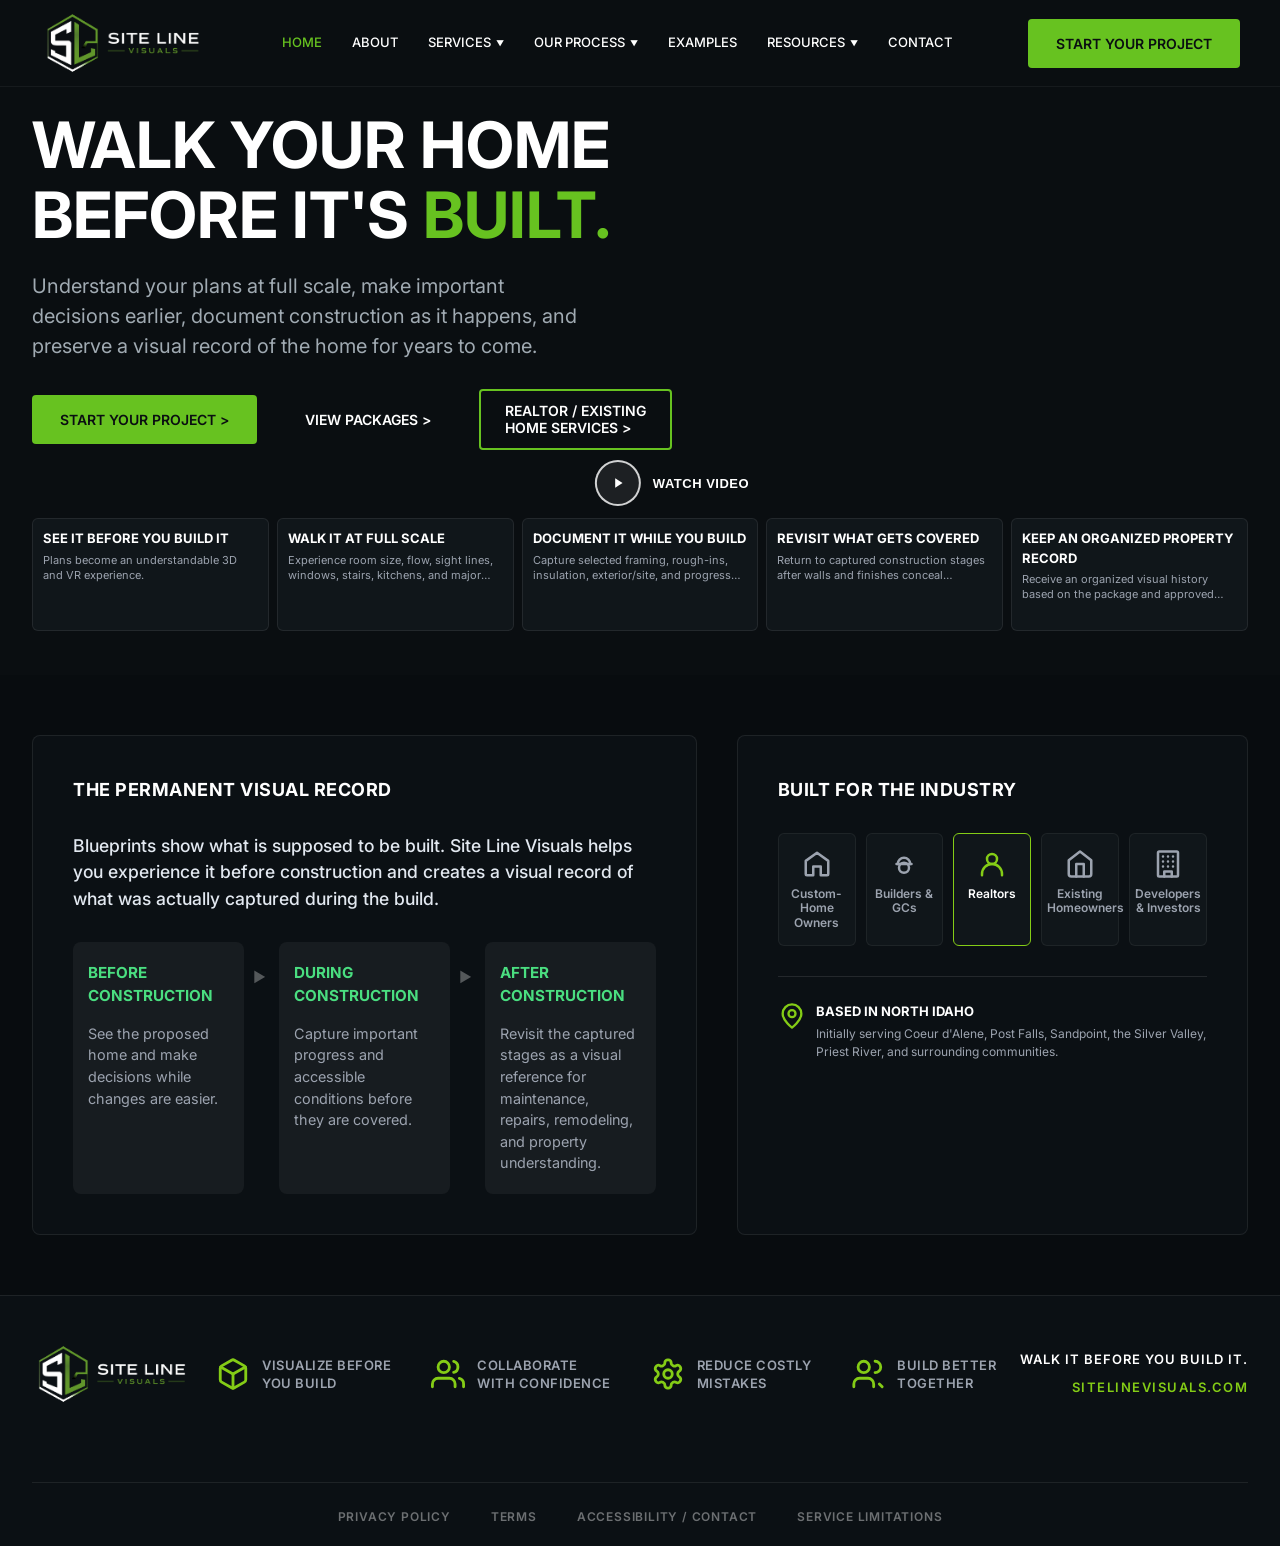
==== commit 8422f9e6: "Update hero video and landing page assets" ====
--- a/index.html
+++ b/index.html
@@ -35,7 +35,7 @@
                         <ul class="dropdown-menu">
                             <li><a href="services.html#3d-models">3D Models <span class="dd-icon"><svg viewBox="0 0 24 24" fill="none" stroke="currentColor" stroke-width="2" stroke-linecap="round" stroke-linejoin="round"><path d="M21 16V8a2 2 0 0 0-1-1.73l-7-4a2 2 0 0 0-2 0l-7 4A2 2 0 0 0 3 8v8a2 2 0 0 0 1 1.73l7 4a2 2 0 0 0 2 0l7-4A2 2 0 0 0 21 16Z"/><path d="m3.3 7 8.7 5 8.7-5"/><path d="M12 22V12"/></svg></span></a></li>
                             <li><a href="services.html#vr-walkthroughs">VR Walkthroughs <span class="dd-icon"><svg viewBox="0 0 24 24" fill="none" stroke="currentColor" stroke-width="2" stroke-linecap="round" stroke-linejoin="round"><path d="M4.3 8c-1-.35-1.8-1.25-1.8-2.4"/><path d="M19.7 8c1-.35 1.8-1.25 1.8-2.4"/><rect x="3.3" y="8" width="17.4" height="9.2" rx="4.2"/><circle cx="8.3" cy="12.6" r="1.9"/><circle cx="15.7" cy="12.6" r="1.9"/><path d="M10.5 12.6h3"/></svg></span></a></li>
-                            <li><a href="services.html#drone-scanning">Drone Scanning <span class="dd-icon"><svg viewBox="0 0 24 24" fill="none" stroke="currentColor" stroke-width="2" stroke-linecap="round" stroke-linejoin="round"><circle cx="12" cy="12" r="2"/><circle cx="5" cy="5" r="2"/><circle cx="19" cy="5" r="2"/><circle cx="5" cy="19" r="2"/><circle cx="19" cy="19" r="2"/><path d="M12 10 6.5 6.5M12 10l5.5-3.5M12 14l-5.5 3.5M12 14l5.5 3.5"/></svg></span></a></li>
+                            <li><a href="services.html#drone-scanning">Drone Scanning <span class="dd-icon"><svg viewBox="0 0 24 24" fill="none" stroke="currentColor" stroke-width="2" stroke-linecap="round" stroke-linejoin="round"><circle cx="12" cy="12" r="2"/><circle cx="5" cy="5" r="2"/><circle cx="19" cy="5" r="2"/><circle cx="5" cy="19" r="2"/><circle cx="19" cy="19" r="2"/><path d="M12 10 6.5 6.5M12 10l5.5-3.5M12 10l5.5-3.5M12 14l-5.5 3.5M12 14l5.5 3.5"/></svg></span></a></li>
                             <li><a href="services.html#thermal-inspections">Thermal Inspections <span class="dd-icon"><svg viewBox="0 0 24 24" fill="none" stroke="currentColor" stroke-width="2" stroke-linecap="round" stroke-linejoin="round"><path d="M14 4v10.54a4 4 0 1 1-4 0V4a2 2 0 0 1 4 0Z"/></svg></span></a></li>
                             <li><a href="services.html#site-analysis">Site Analysis <span class="dd-icon"><svg viewBox="0 0 24 24" fill="none" stroke="currentColor" stroke-width="2" stroke-linecap="round" stroke-linejoin="round"><path d="M20 10c0 6-8 12-8 12s-8-6-8-12a8 8 0 0 1 16 0Z"/><circle cx="12" cy="10" r="3"/></svg></span></a></li>
                             <li><a href="services.html#custom-solutions">Custom Solutions <span class="dd-icon"><svg viewBox="0 0 24 24" fill="none" stroke="currentColor" stroke-width="2" stroke-linecap="round" stroke-linejoin="round"><path d="M12.22 2h-.44a2 2 0 0 0-2 2v.18a2 2 0 0 1-1 1.73l-.43.25a2 2 0 0 1-2 0l-.15-.08a2 2 0 0 0-2.73.73l-.22.38a2 2 0 0 0 .73 2.73l.15.1a2 2 0 0 1 1 1.72v.51a2 2 0 0 1-1 1.74l-.15.09a2 2 0 0 0-.73 2.73l.22.38a2 2 0 0 0 2.73.73l.15-.08a2 2 0 0 1 2 0l.43.25a2 2 0 0 1 1 1.73V20a2 2 0 0 0 2 2h.44a2 2 0 0 0 2-2v-.18a2 2 0 0 1 1-1.73l.43-.25a2 2 0 0 1 2 0l.15.08a2 2 0 0 0 2.73-.73l.22-.39a2 2 0 0 0-.73-2.73l-.15-.08a2 2 0 0 1-1-1.74v-.5a2 2 0 0 1 1-1.74l.15-.09a2 2 0 0 0 .73-2.73l-.22-.38a2 2 0 0 0-2.73-.73l-.15.08a2 2 0 0 1-2 0l-.43-.25a2 2 0 0 1-1-1.73V4a2 2 0 0 0-2-2Z"/><circle cx="12" cy="12" r="3"/></svg></span></a></li>
@@ -92,42 +92,24 @@
     <section class="hero">
 
         <!-- Background video -->
-        <video autoplay loop muted playsinline class="hero-video">
-            <source src="videos/hero-bg.mp4" type="video/mp4">
+        <video autoplay loop muted playsinline class="hero-video" poster="videos/poster.jpg">
+            <source src="videos/hero-video.mp4" type="video/mp4">
         </video>
 
-        <!-- A darkening overlay to make the white text and shape easier to read. -->
         <div class="hero-overlay"></div>
 
         <div class="container hero-inner">
 
             <!-- Left column: Text and buttons -->
             <div class="hero-content">
-                <h1>WALK YOUR<br>HOME BEFORE<br>IT'S <span class="text-green">BUILT</span></h1>
-                <p class="hero-subtitle">3D Models + VR Walkthroughs from your blueprints. Reduce costly changes. See it on your land before you build it.</p>
-
-                <div class="hero-features-inline">
-                    <div class="hfi-item">
-                        <span class="hfi-icon"><svg viewBox="0 0 24 24" fill="none" stroke="currentColor" stroke-width="2" stroke-linecap="round" stroke-linejoin="round"><path d="M21 16V8a2 2 0 0 0-1-1.73l-7-4a2 2 0 0 0-2 0l-7 4A2 2 0 0 0 3 8v8a2 2 0 0 0 1 1.73l7 4a2 2 0 0 0 2 0l7-4A2 2 0 0 0 21 16Z"/><path d="m3.3 7 8.7 5 8.7-5"/><path d="M12 22V12"/></svg></span>
-                        <span class="hfi-label">3D MODELS</span>
-                    </div>
-                    <div class="hfi-item">
-                        <span class="hfi-icon"><svg viewBox="0 0 24 24" fill="none" stroke="currentColor" stroke-width="2" stroke-linecap="round" stroke-linejoin="round"><path d="M4.3 8c-1-.35-1.8-1.25-1.8-2.4"/><path d="M19.7 8c1-.35 1.8-1.25 1.8-2.4"/><rect x="3.3" y="8" width="17.4" height="9.2" rx="4.2"/><circle cx="8.3" cy="12.6" r="1.9"/><circle cx="15.7" cy="12.6" r="1.9"/><path d="M10.5 12.6h3"/></svg></span>
-                        <span class="hfi-label">VR WALKTHROUGHS</span>
-                    </div>
-                    <div class="hfi-item">
-                        <span class="hfi-icon"><svg viewBox="0 0 24 24" fill="none" stroke="currentColor" stroke-width="2" stroke-linecap="round" stroke-linejoin="round"><path d="M20 10c0 6-8 12-8 12s-8-6-8-12a8 8 0 0 1 16 0Z"/><circle cx="12" cy="10" r="3"/></svg></span>
-                        <span class="hfi-label">SEE IT ON<br>YOUR LAND</span>
-                    </div>
-                    <div class="hfi-item">
-                        <span class="hfi-icon"><svg viewBox="0 0 24 24" fill="none" stroke="currentColor" stroke-width="2" stroke-linecap="round" stroke-linejoin="round"><circle cx="12" cy="12" r="10"/><polyline points="12 6 12 12 16 14"/></svg></span>
-                        <span class="hfi-label">SAVE TIME &<br>REDUCE COSTS</span>
-                    </div>
-                </div>
+                <h1>WALK YOUR HOME<br>BEFORE IT'S <span class="text-green">BUILT.</span></h1>
+                
+                <p class="hero-subtitle">Understand your plans at full scale, make important decisions earlier, document construction as it happens, and preserve a visual record of the home for years to come.</p>
 
                 <div class="hero-buttons">
-                    <a href="#" class="btn btn-primary project-modal-trigger">GET STARTED &gt;</a>
-                    <a href="#" class="btn btn-outline realtor-modal-trigger">REALTOR / EXISTING<br>HOME SERVICES &gt;</a>
+                    <a href="#" class="btn btn-primary project-modal-trigger">START YOUR PROJECT &gt;</a>
+                    <a href="packages.html" class="btn btn-secondary">VIEW PACKAGES &gt;</a>
+                    <a href="realtor.html" class="btn btn-outline realtor-modal-trigger">REALTOR / EXISTING<br>HOME SERVICES &gt;</a>
                 </div>
 
                 <button type="button" class="watch-video-btn" id="watchVideoBtn">
@@ -137,46 +119,36 @@
                     WATCH VIDEO
                 </button>
 
-                <!-- Service preview cards -->
+                <!-- NEW: 5 Approved Feature Cards -->
                 <div class="services-grid">
                     <div class="service-card reveal">
-                        <div class="service-image-placeholder"></div>
-                        <div class="service-content">
-                            <h3>3D MODELS</h3>
-                            <p>Photorealistic 3D models from your blueprints.</p>
-                            <a href="services.html#3d-models" class="service-link">→</a>
-                        </div>
-                    </div>
-                    <div class="service-card reveal">
-                        <div class="service-image-placeholder"></div>
-                        <div class="service-content">
-                            <h3>VR WALKTHROUGHS</h3>
-                            <p>Walk through your future space in virtual reality.</p>
-                            <a href="services.html#vr-walkthroughs" class="service-link">→</a>
-                        </div>
-                    </div>
-                    <div class="service-card reveal">
-                        <div class="service-image-placeholder"></div>
-                        <div class="service-content">
-                            <h3>DRONE SCANNING</h3>
-                            <p>High accuracy mapping of your property.</p>
-                            <a href="services.html#drone-scanning" class="service-link">→</a>
-                        </div>
-                    </div>
-                    <div class="service-card reveal">
-                        <div class="service-image-placeholder"></div>
-                        <div class="service-content">
-                            <h3>THERMAL INSPECTIONS</h3>
-                            <p>Identify issues and improve building performance.</p>
-                            <a href="services.html#thermal-inspections" class="service-link">→</a>
-                        </div>
-                    </div>
-                    <div class="service-card reveal">
-                        <div class="service-image-placeholder"></div>
-                        <div class="service-content">
-                            <h3>SITE ANALYSIS</h3>
-                            <p>Topography, sun views and land optimization.</p>
-                            <a href="services.html#site-analysis" class="service-link">→</a>
+                        <div class="service-content">
+                            <h3>SEE IT BEFORE YOU BUILD IT</h3>
+                            <p>Plans become an understandable 3D and VR experience.</p>
+                        </div>
+                    </div>
+                    <div class="service-card reveal">
+                        <div class="service-content">
+                            <h3>WALK IT AT FULL SCALE</h3>
+                            <p>Experience room size, flow, sight lines, windows, stairs, kitchens, and major relationships before construction.</p>
+                        </div>
+                    </div>
+                    <div class="service-card reveal">
+                        <div class="service-content">
+                            <h3>DOCUMENT IT WHILE YOU BUILD</h3>
+                            <p>Capture selected framing, rough-ins, insulation, exterior/site, and progress stages.</p>
+                        </div>
+                    </div>
+                    <div class="service-card reveal">
+                        <div class="service-content">
+                            <h3>REVISIT WHAT GETS COVERED</h3>
+                            <p>Return to captured construction stages after walls and finishes conceal important components.</p>
+                        </div>
+                    </div>
+                    <div class="service-card reveal">
+                        <div class="service-content">
+                            <h3>KEEP AN ORGANIZED PROPERTY RECORD</h3>
+                            <p>Receive an organized visual history based on the package and approved scope.</p>
                         </div>
                     </div>
                 </div>
@@ -188,103 +160,62 @@
         <div class="hero-bottom-fade"></div>
     </section>
 
-    <!-- PROCESS & AUDIENCE SECTION -->
+    <!-- BEFORE/DURING/AFTER & AUDIENCE SECTION -->
     <section class="bottom-sections-wrapper">
         <div class="container bottom-grid-container">
 
+            <!-- New Before/During/After Block (Replaces old 5 steps) -->
             <div class="card-box process-card-box reveal">
-                <h2 class="section-title">OUR SIMPLE 5 STEP PROCESS</h2>
-                <div class="process-steps-row">
-                    <div class="proc-step reveal">
-                        <div class="proc-icon-wrap">
-                            <span class="proc-icon"><svg viewBox="0 0 24 24" fill="none" stroke="currentColor" stroke-width="2" stroke-linecap="round" stroke-linejoin="round"><path d="M15 2H6a2 2 0 0 0-2 2v16a2 2 0 0 0 2 2h12a2 2 0 0 0 2-2V7Z"/><path d="M14 2v4a2 2 0 0 0 2 2h4"/><path d="M10 9H8"/><path d="M16 13H8"/><path d="M16 17H8"/></svg></span>
-                            <span class="proc-num">1</span>
-                        </div>
-                        <h4>SUBMIT PROJECT</h4>
-                        <p>Upload blueprints and project details.</p>
-                    </div>
-                    <div class="proc-step reveal">
-                        <div class="proc-icon-wrap">
-                            <span class="proc-icon"><svg viewBox="0 0 24 24" fill="none" stroke="currentColor" stroke-width="2" stroke-linecap="round" stroke-linejoin="round"><circle cx="12" cy="12" r="2"/><circle cx="5" cy="5" r="2"/><circle cx="19" cy="5" r="2"/><circle cx="5" cy="19" r="2"/><circle cx="19" cy="19" r="2"/><path d="M12 10 6.5 6.5M12 10l5.5-3.5M12 14l-5.5 3.5M12 14l5.5 3.5"/></svg></span>
-                            <span class="proc-num">2</span>
-                        </div>
-                        <h4>WE CAPTURE & MODEL</h4>
-                        <p>We scan your land and build your 3D model.</p>
-                    </div>
-                    <div class="proc-step reveal">
-                        <div class="proc-icon-wrap">
-                            <span class="proc-icon"><svg viewBox="0 0 24 24" fill="none" stroke="currentColor" stroke-width="2" stroke-linecap="round" stroke-linejoin="round"><path d="M4.3 8c-1-.35-1.8-1.25-1.8-2.4"/><path d="M19.7 8c1-.35 1.8-1.25 1.8-2.4"/><rect x="3.3" y="8" width="17.4" height="9.2" rx="4.2"/><circle cx="8.3" cy="12.6" r="1.9"/><circle cx="15.7" cy="12.6" r="1.9"/><path d="M10.5 12.6h3"/></svg></span>
-                            <span class="proc-num">3</span>
-                        </div>
-                        <h4>YOU WALK IT</h4>
-                        <p>Experience your project in VR before you build.</p>
-                    </div>
-                    <div class="proc-step reveal">
-                        <div class="proc-icon-wrap">
-                            <span class="proc-icon"><svg viewBox="0 0 24 24" fill="none" stroke="currentColor" stroke-width="2" stroke-linecap="round" stroke-linejoin="round"><rect x="3" y="3" width="18" height="18" rx="2"/><path d="M3 9h18M9 3v6"/><circle cx="15" cy="15" r="3"/><path d="m17.5 17.5 2 2"/></svg></span>
-                            <span class="proc-num">4</span>
-                        </div>
-                        <h4>MAKE CONFIDENT DECISIONS</h4>
-                        <p>See potential issues and make changes early.</p>
-                    </div>
-                    <div class="proc-step reveal">
-                        <div class="proc-icon-wrap">
-                            <span class="proc-icon"><svg viewBox="0 0 24 24" fill="none" stroke="currentColor" stroke-width="2" stroke-linecap="round" stroke-linejoin="round"><circle cx="12" cy="12" r="10"/><path d="m9 12 2 2 4-4"/></svg></span>
-                            <span class="proc-num">5</span>
-                        </div>
-                        <h4>BUILD WITH CONFIDENCE</h4>
-                        <p>Save time, reduce costs and build with peace of mind.</p>
-                    </div>
-                </div>
-            </div>
-
+                <h2 class="section-title">THE PERMANENT VISUAL RECORD</h2>
+                <p class="record-subtitle">Blueprints show what is supposed to be built. Site Line Visuals helps you experience it before construction and creates a visual record of what was actually captured during the build.</p>
+                <div class="process-steps-row record-grid">
+                    <div class="proc-step record-step reveal">
+                        <h4>BEFORE CONSTRUCTION</h4>
+                        <p>See the proposed home and make decisions while changes are easier.</p>
+                    </div>
+                    <div class="proc-step record-step reveal">
+                        <h4>DURING CONSTRUCTION</h4>
+                        <p>Capture important progress and accessible conditions before they are covered.</p>
+                    </div>
+                    <div class="proc-step record-step reveal">
+                        <h4>AFTER CONSTRUCTION</h4>
+                        <p>Revisit the captured stages as a visual reference for maintenance, repairs, remodeling, and property understanding.</p>
+                    </div>
+                </div>
+            </div>
+
+            <!-- Updated Audience Block -->
             <div class="card-box audience-card-box reveal">
-                <h2 class="section-title">BUILT FOR BUILDERS, OWNERS & VISIONARIES</h2>
-                <div class="audience-icons-row">
+                <h2 class="section-title">BUILT FOR THE INDUSTRY</h2>
+                <div class="audience-icons-row centered">
+                    <div class="aud-item">
+                        <span class="aud-icon"><svg viewBox="0 0 24 24" fill="none" stroke="currentColor" stroke-width="2" stroke-linecap="round" stroke-linejoin="round"><path d="M3 9.5 12 3l9 6.5V20a1 1 0 0 1-1 1h-5v-7H9v7H4a1 1 0 0 1-1-1Z"/></svg></span>
+                        <span>Custom-Home Owners</span>
+                    </div>
                     <div class="aud-item">
                         <span class="aud-icon"><svg viewBox="0 0 24 24" fill="none" stroke="currentColor" stroke-width="2" stroke-linecap="round" stroke-linejoin="round"><circle cx="12" cy="15" r="4"/><path d="M7 12a5 5 0 0 1 10 0"/><path d="M6 12h12"/></svg></span>
-                        <span>Builders</span>
-                    </div>
-                    <div class="aud-item">
-                        <span class="aud-icon"><svg viewBox="0 0 24 24" fill="none" stroke="currentColor" stroke-width="2" stroke-linecap="round" stroke-linejoin="round"><path d="M3 9.5 12 3l9 6.5V20a1 1 0 0 1-1 1h-5v-7H9v7H4a1 1 0 0 1-1-1Z"/></svg></span>
-                        <span>Homeowners</span>
+                        <span>Builders & GCs</span>
                     </div>
                     <div class="aud-item active-aud">
                         <span class="aud-icon"><svg viewBox="0 0 24 24" fill="none" stroke="currentColor" stroke-width="2" stroke-linecap="round" stroke-linejoin="round"><circle cx="12" cy="8" r="4"/><path d="M4 21v-1a8 8 0 0 1 16 0v1"/></svg></span>
                         <span>Realtors</span>
                     </div>
                     <div class="aud-item">
+                        <span class="aud-icon"><svg viewBox="0 0 24 24" fill="none" stroke="currentColor" stroke-width="2" stroke-linecap="round" stroke-linejoin="round"><path d="M3 9l9-7 9 7v11a2 2 0 0 1-2 2H5a2 2 0 0 1-2-2z"></path><polyline points="9 22 9 12 15 12 15 22"></polyline></svg></span>
+                        <span>Existing Homeowners</span>
+                    </div>
+                    <div class="aud-item">
                         <span class="aud-icon"><svg viewBox="0 0 24 24" fill="none" stroke="currentColor" stroke-width="2" stroke-linecap="round" stroke-linejoin="round"><rect x="4" y="2" width="16" height="20" rx="1"/><path d="M9 22v-4h6v4M8 6h.01M16 6h.01M12 6h.01M12 10h.01M12 14h.01M16 10h.01M16 14h.01M8 10h.01M8 14h.01"/></svg></span>
-                        <span>Developers</span>
-                    </div>
-                </div>
-                <div class="trust-features-row">
+                        <span>Developers & Investors</span>
+                    </div>
+                </div>
+                
+                <div class="trust-features-row centered">
                     <div class="t-feat">
                         <span class="t-icon"><svg viewBox="0 0 24 24" fill="none" stroke="currentColor" stroke-width="2" stroke-linecap="round" stroke-linejoin="round"><path d="M20 10c0 6-8 12-8 12s-8-6-8-12a8 8 0 0 1 16 0Z"/><circle cx="12" cy="10" r="3"/></svg></span>
                         <div>
-                            <strong>BASED IN PACIFIC NORTHWEST</strong>
-                            <p>Serving WA, OR & ID</p>
-                        </div>
-                    </div>
-                    <div class="t-feat">
-                        <span class="t-icon"><svg viewBox="0 0 24 24" fill="none" stroke="currentColor" stroke-width="2" stroke-linecap="round" stroke-linejoin="round"><circle cx="12" cy="12" r="10"/><circle cx="12" cy="12" r="6"/><circle cx="12" cy="12" r="2"/></svg></span>
-                        <div>
-                            <strong>HIGH ACCURACY</strong>
-                            <p>Advanced scanning & modeling</p>
-                        </div>
-                    </div>
-                    <div class="t-feat">
-                        <span class="t-icon"><svg viewBox="0 0 24 24" fill="none" stroke="currentColor" stroke-width="2" stroke-linecap="round" stroke-linejoin="round"><path d="M13 2 3 14h9l-1 8 10-12h-9l1-8Z"/></svg></span>
-                        <div>
-                            <strong>FAST TURNAROUND</strong>
-                            <p>Get results when you need them</p>
-                        </div>
-                    </div>
-                    <div class="t-feat">
-                        <span class="t-icon"><svg viewBox="0 0 24 24" fill="none" stroke="currentColor" stroke-width="2" stroke-linecap="round" stroke-linejoin="round"><path d="M8 21h8M12 17v4"/><path d="M7 4h10v5a5 5 0 0 1-10 0Z"/><path d="M17 4h3a2 2 0 0 1-2 4h-1M7 4H4a2 2 0 0 0 2 4h1"/></svg></span>
-                        <div>
-                            <strong>INDUSTRY LEADING</strong>
-                            <p>Technology & visualization</p>
+                            <strong>BASED IN NORTH IDAHO</strong>
+                            <p>Initially serving Coeur d'Alene, Post Falls, Sandpoint, the Silver Valley, Priest River, and surrounding communities.</p>
                         </div>
                     </div>
                 </div>
@@ -295,19 +226,19 @@
 
     <!-- INTAKE FORM MODAL -->
     <div id="projectModal" class="modal-overlay">
-        <div class="modal-content" style="max-width: 540px; padding: 0; background: transparent; border-radius: 12px; position: relative;">
-        
-            <span class="close-btn" id="projectModalClose" style="top: -40px; right: 0; color: #fff; z-index: 10;">&times;</span>
-            
-            <div style="position: relative; width: 100%; height: 550px; overflow: hidden; background: #fff; border-radius: 12px;">
-                <iframe 
-                    src="https://script.google.com/macros/s/AKfycbw3oOhSkqdaFSNwGbzgCzqsGBJtpe77_Hhgp17k5NKNz40dq8O1Wns6kMGoqOn_5LAN/exec" 
-                    frameborder="0" 
-                    scrolling="yes"
-                    style="position: absolute; top: 0; left: 0; width: 100%; height: 100%; border: none; pointer-events: auto;">
-                </iframe>
-            </div>
-
+        <div class="modal-content form-modal-wrapper">
+            <div class="form-modal-inner">
+                <button id="projectModalClose" class="form-modal-close">&times;</button>
+                
+                <div class="form-modal-iframe-wrap">
+                    <iframe 
+                        src="https://script.google.com/macros/s/AKfycbw3oOhSkqdaFSNwGbzgCzqsGBJtpe77_Hhgp17k5NKNz40dq8O1Wns6kMGoqOn_5LAN/exec" 
+                        class="form-modal-iframe"
+                        scrolling="no"
+                        frameborder="0">
+                    </iframe>
+                </div>
+            </div>
         </div>
     </div>
 
@@ -373,7 +304,7 @@
         <div class="video-modal">
             <button type="button" class="video-modal-close" id="videoModalClose" aria-label="Close">×</button>
             <video id="heroVideoPlayer" controls playsinline>
-                <source src="videos/hero-bg.mp4" type="video/mp4">
+                <source src="videos/hero-video.mp4" type="video/mp4">
             </video>
         </div>
     </div>
@@ -402,9 +333,19 @@
                     <span>BUILD BETTER<br>TOGETHER</span>
                 </div>
             </div>
+            
             <div class="footer-tagline">
                 <p>WALK IT BEFORE YOU BUILD IT.</p>
-                <a href="index.html">SITELINEVISUALS.COM</a>
+                <!-- Обновленная ссылка футера на реальный домен -->
+                <a href="https://sitelinevisuals.com" target="_blank">SITELINEVISUALS.COM</a>
+            </div>
+
+            <!-- Mandatory Legal/Support Links -->
+            <div class="footer-legal-links">
+                <a href="#">Privacy Policy</a>
+                <a href="#">Terms</a>
+                <a href="#">Accessibility / Contact</a>
+                <a href="#">Service Limitations</a>
             </div>
         </div>
     </footer>
--- a/css/style.css
+++ b/css/style.css
@@ -36,7 +36,7 @@
 html.no-scroll,
 body.no-scroll {
     overflow: hidden !important;
-    overscroll-behavior: none;
+    height: 100% !important;
 }
 
 /* Removing underline from all links */
@@ -2188,19 +2188,14 @@
 /* MODAL WINDOW STYLES */
 .modal-overlay {
     position: fixed;
-    top: 0;
-    left: 0;
-    right: 0;
-    bottom: 0;
-    height: 100dvh;
+    inset: 0;
     background-color: rgba(0, 0, 0, 0.85);
     z-index: 9999;
-    
-    display: block; 
+    display: flex;
+    align-items: center;
+    justify-content: center;
+    padding: 20px;
     overflow-y: auto;
-    -webkit-overflow-scrolling: touch;
-    padding: 60px 15px;
-    
     opacity: 0;
     visibility: hidden;
     transition: opacity 0.3s ease, visibility 0.3s ease;
@@ -2213,16 +2208,22 @@
 
 .modal-content {
     position: relative;
-    width: 100%;
-    max-width: 500px;
+    transform: translateY(-20px);
+    transition: transform 0.3s ease;
+    width: 100%;
+    max-width: 540px;
+    min-width: 0;
     margin: 0 auto;
-    padding: 15px;
+}
+
+.modal-overlay.active .modal-content {
+    transform: translateY(0);
 }
 
 .close-btn {
     position: absolute;
-    top: 25px;
-    right: 35px;
+    top: 15px;
+    right: 15px;
     color: #888;
     font-size: 28px;
     font-weight: bold;
@@ -2323,4 +2324,325 @@
     to {
         transform: rotate(360deg);
     }
+}
+
+/* --- INTAKE FORM MODAL STYLES --- */
+.form-modal-wrapper {
+    position: relative;
+    width: 100%;
+}
+
+.form-modal-inner {
+    position: relative;
+    background-color: #050505;
+    border-radius: 12px;
+    overflow: hidden;
+    width: 100%;
+    min-width: 0;
+    max-height: 90vh;
+    display: flex;
+    flex-direction: column;
+    padding-top: 46px;
+}
+
+.form-modal-close {
+    position: absolute;
+    top: 10px;
+    right: 12px;
+    width: 30px;
+    height: 30px;
+    background-color: rgba(255, 255, 255, 0.08);
+    border: 1px solid rgba(255, 255, 255, 0.15);
+    border-radius: 50%;
+    color: var(--text-white);
+    font-size: 20px;
+    line-height: 1;
+    display: flex;
+    align-items: center;
+    justify-content: center;
+    cursor: pointer;
+    padding: 0;
+    z-index: 100;
+    transition: background-color 0.2s ease, transform 0.2s ease;
+}
+
+.form-modal-close:hover {
+    background-color: rgba(255, 255, 255, 0.2);
+    transform: scale(1.05);
+}
+
+.form-modal-iframe-wrap {
+    position: relative;
+    flex: 1 1 auto;
+    min-height: 400px;
+    overflow: hidden;
+    padding: 0 14px;
+}
+
+.form-modal-iframe {
+    position: absolute;
+    top: 0;
+    left: 14px;
+    width: calc(100% - 28px);
+    height: calc(100% + 30px);
+    min-width: 0;
+    border: none;
+    display: block;
+}
+
+.modal-content.form-modal-wrapper {
+    max-width: 680px;
+}
+
+/* RESPONSIVE DESIGN  */
+
+/* --- TABLETS AND SMALL LAPTOPS (up to 1024px) --- */
+@media (max-width: 1024px) {
+    .page-hero h1 {
+        font-size: 3rem;
+    }
+    
+    .trust-features-row,
+    .footer-features {
+        grid-template-columns: repeat(2, 1fr);
+        gap: 30px;
+    }
+}
+
+/* --- Vertical tablets and large phones (up to 768px) --- */
+@media (max-width: 768px) {
+    .page-hero {
+        padding: 60px 0;
+    }
+
+    .page-hero h1 {
+        font-size: 2.2rem;
+        line-height: 1.2;
+    }
+
+    .page-hero p {
+        font-size: 1.1rem;
+    }
+
+    .section-heading {
+        font-size: 2rem;
+    }
+
+    .trust-features-row,
+    .footer-features,
+    .services-list {
+        grid-template-columns: 1fr;
+        gap: 20px;
+    }
+
+    .footer-container {
+        text-align: center;
+        flex-direction: column;
+        align-items: center;
+    }
+    
+    .footer-logo {
+        margin: 0 auto 30px auto;
+    }
+
+    .footer-features {
+        text-align: left;
+        margin: 0 auto;
+        max-width: 300px;
+    }
+
+    .footer-tagline {
+        text-align: center;
+        margin-top: 40px;
+    }
+    
+    .footer-tagline a {
+        justify-content: center;
+    }
+
+    .service-detail-card {
+        padding: 25px 20px;
+    }
+}
+
+/* --- Mobile phones (up to 480px) --- */
+@media (max-width: 480px) {
+    
+    .cta-banner h2 {
+        font-size: 1.7rem;
+    }
+    
+    .cta-banner {
+        padding: 40px 20px;
+    }
+
+    .modal-overlay {
+        padding: 0;
+    }
+
+    .form-modal-inner {
+        border-radius: 0;
+        max-height: 100vh;
+    }
+
+    .form-modal-close {
+        top: 12px;
+        right: 15px;
+    }
+}
+
+/* Home Page Updates */
+
+/* Adjusting block width */
+@media (min-width: 1024px) {
+    .bottom-grid-container {
+        display: grid;
+        grid-template-columns: 1.3fr 1fr;
+        gap: 40px;
+    }
+}
+
+/* The Permanent Visual Record Block (Left) */
+.record-subtitle {
+    margin-bottom: 30px;
+    font-weight: 500;
+    font-size: 1.1rem;
+    color: #e2e8f0;
+}
+
+.record-grid {
+    display: flex;
+    flex-wrap: nowrap;
+    gap: 35px;
+}
+
+.record-step {
+    flex: 1;
+    text-align: left;
+    background: rgba(255, 255, 255, 0.05);
+    padding: 20px 15px;
+    border-radius: 8px;
+    position: relative;
+}
+
+.record-grid .record-step:not(:last-child)::after {
+    content: "▶" !important;
+    position: absolute !important;
+    right: -22px !important;
+    top: 24px !important;
+    left: auto !important;
+    width: auto !important;
+    height: auto !important;
+    background: none !important;
+    color: rgba(255, 255, 255, 0.3) !important;
+    font-size: 14px !important;
+    border: none !important;
+}
+
+.record-grid .record-step::before {
+    display: none !important;
+}
+
+.record-step h4 {
+    color: var(--color-green, #4ade80);
+    margin-bottom: 15px;
+    font-size: 0.95rem;
+}
+
+.record-step p {
+    font-size: 0.9rem;
+    margin: 0;
+    line-height: 1.5;
+}
+
+/* Audience block (Right) */
+.audience-icons-row.centered {
+    display: flex;
+    flex-wrap: nowrap;
+    justify-content: space-between;
+    gap: 10px;
+    margin-bottom: 30px;
+}
+
+.audience-icons-row.centered .aud-item {
+    flex: 1;
+    min-width: 0;
+    padding: 15px 5px;
+}
+
+.audience-icons-row.centered .aud-item span {
+    font-size: 0.75rem;
+    text-align: center;
+    display: block;
+    line-height: 1.2;
+}
+
+/* Center "BASED IN" beneath the icons. */
+.trust-features-row.centered {
+    display: flex;
+    justify-content: center;
+    border-top: 1px solid rgba(255,255,255,0.1);
+    padding-top: 25px;
+}
+
+/* On mobile screens we allow transfer */
+@media (max-width: 991px) {
+    .record-grid, .audience-icons-row.centered {
+        flex-wrap: wrap;
+    }
+    .record-grid .record-step::after {
+        display: none !important;
+    }
+}
+
+/* Legal links in the footer */
+.footer-legal-links {
+    flex: 1 1 100%;
+    margin-top: 30px;
+    padding-top: 25px;
+    border-top: 1px solid rgba(255, 255, 255, 0.08);
+    display: flex;
+    justify-content: center;
+    gap: 40px;
+    flex-wrap: wrap;
+}
+
+.footer-legal-links a {
+    color: rgba(255, 255, 255, 0.4);
+    text-decoration: none;
+    transition: color 0.3s ease;
+    text-transform: uppercase;
+    letter-spacing: 0.8px;
+    font-size: 0.75rem;
+    font-weight: 600;
+}
+
+.footer-legal-links a:hover {
+    color: var(--primary-green, #67c220);
+}
+
+@media (max-width: 768px) {
+  /* Переводим сетку на 2 колонки */
+  .audience-icons-row {
+    display: grid !important;
+    grid-template-columns: repeat(2, 1fr) !important;
+    gap: 8px !important;
+  }
+
+  /* Последнюю (пятую) карточку растягиваем на обе колонки и центрируем */
+  .audience-icons-row .aud-item:nth-child(5) {
+    grid-column: 1 / -1;
+    max-width: 65%; /* Делаем её аккуратной ширины, чтобы не была слишком растянутой */
+    margin: 0 auto; /* Центрируем */
+  }
+
+  .audience-icons-row .aud-item {
+    padding: 12px 6px !important;
+  }
+
+  .audience-icons-row .aud-item span {
+    font-size: 11px;
+    line-height: 1.25;
+    white-space: normal;
+  }
 }
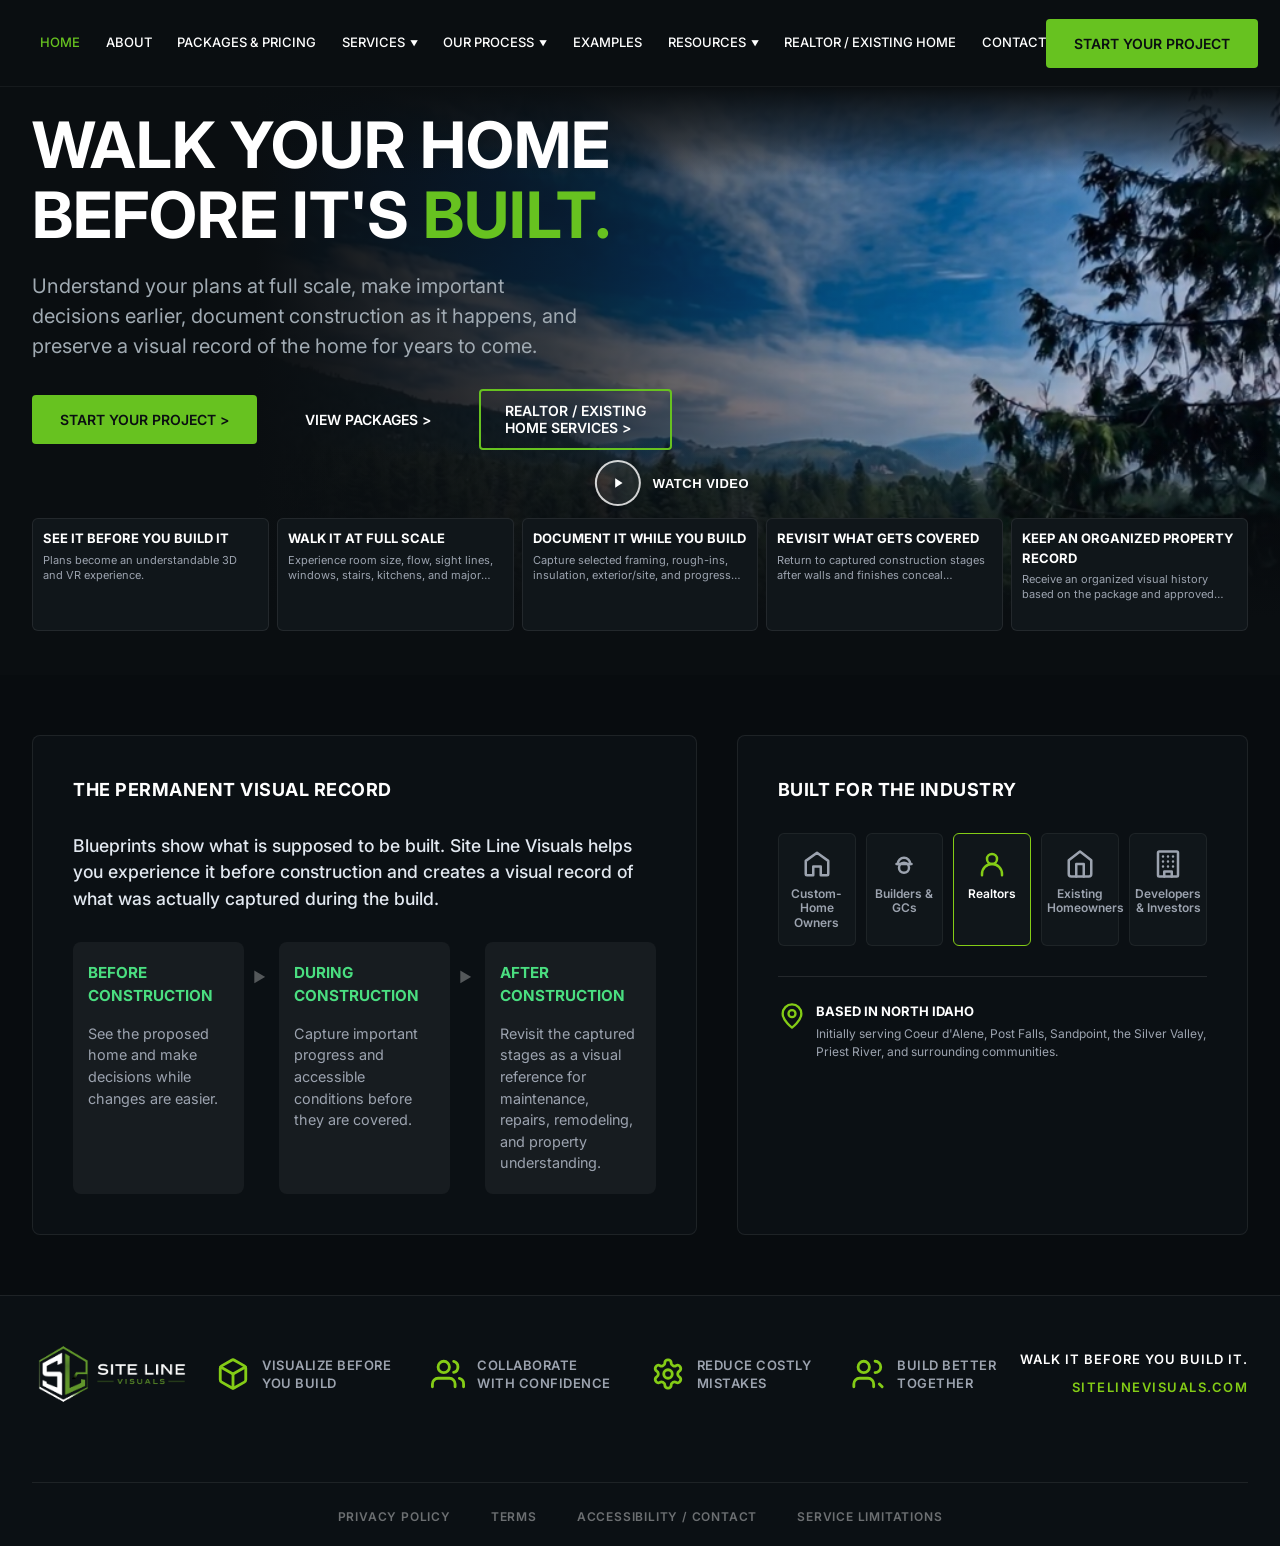
==== commit 83f5ee29: "poster and nav" ====
--- a/index.html
+++ b/index.html
@@ -11,7 +11,7 @@
     <link href="https://fonts.googleapis.com/css2?family=Inter:wght@400;500;600;700;800&display=swap" rel="stylesheet">
 
     <!-- Adding our stylesheet -->
-    <link rel="stylesheet" href="css/style.css?v=1788111069">
+    <link rel="stylesheet" href="css/style.css?v=1788111071">
 </head>
 <body>
     <!-- HEADER -->
@@ -28,6 +28,9 @@
                 <ul class="nav-list">
                     <li><a href="index.html" class="active">HOME</a></li>
                     <li><a href="about.html">ABOUT</a></li>
+
+                    <!-- PACKAGES & PRICING -->
+                    <li><a href="packages.html">PACKAGES & PRICING</a></li>
 
                     <!-- SERVICES dropdown -->
                     <li class="has-dropdown">
@@ -65,6 +68,9 @@
                         </ul>
                     </li>
 
+                    <!-- REALTOR / EXISTING HOME -->
+                    <li><a href="realtor.html">REALTOR / EXISTING HOME</a></li>
+
                     <li><a href="contact.html">CONTACT</a></li>
                 </ul>
 
@@ -92,7 +98,7 @@
     <section class="hero">
 
         <!-- Background video -->
-        <video autoplay loop muted playsinline class="hero-video" poster="videos/poster.jpg">
+        <video autoplay loop muted playsinline class="hero-video" poster="videos/poster.png">
             <source src="videos/hero-video.mp4" type="video/mp4">
         </video>
 
--- a/css/style.css
+++ b/css/style.css
@@ -2622,18 +2622,16 @@
 }
 
 @media (max-width: 768px) {
-  /* Переводим сетку на 2 колонки */
   .audience-icons-row {
     display: grid !important;
     grid-template-columns: repeat(2, 1fr) !important;
     gap: 8px !important;
   }
 
-  /* Последнюю (пятую) карточку растягиваем на обе колонки и центрируем */
   .audience-icons-row .aud-item:nth-child(5) {
     grid-column: 1 / -1;
-    max-width: 65%; /* Делаем её аккуратной ширины, чтобы не была слишком растянутой */
-    margin: 0 auto; /* Центрируем */
+    max-width: 65%;
+    margin: 0 auto;
   }
 
   .audience-icons-row .aud-item {
@@ -2645,4 +2643,37 @@
     line-height: 1.25;
     white-space: normal;
   }
+}
+
+/* --- Настройка шапки для десктопа --- */
+@media (min-width: 1025px) {
+  .header .container {
+    max-width: 100% !important;
+    padding-left: 40px !important;
+    padding-right: 40px !important;
+  }
+
+  /* Распределяем элементы: по краям и в центре */
+  .header-inner {
+    display: flex;
+    justify-content: space-between;
+    align-items: center;
+  }
+
+  /* Помещаем меню в центр свободного пространства */
+  .main-nav {
+    flex-grow: 1;
+    display: flex;
+    justify-content: center;
+  }
+
+  /* Настраиваем пункты меню: запрещаем перенос слов и делаем адаптивные отступы */
+  .nav-list {
+    gap: 2vw !important; /* Расстояние между пунктами будет подстраиваться под размер экрана */
+  }
+
+  .nav-list a {
+    font-size: 13px !important;
+    white-space: nowrap !important;
+  }
 }
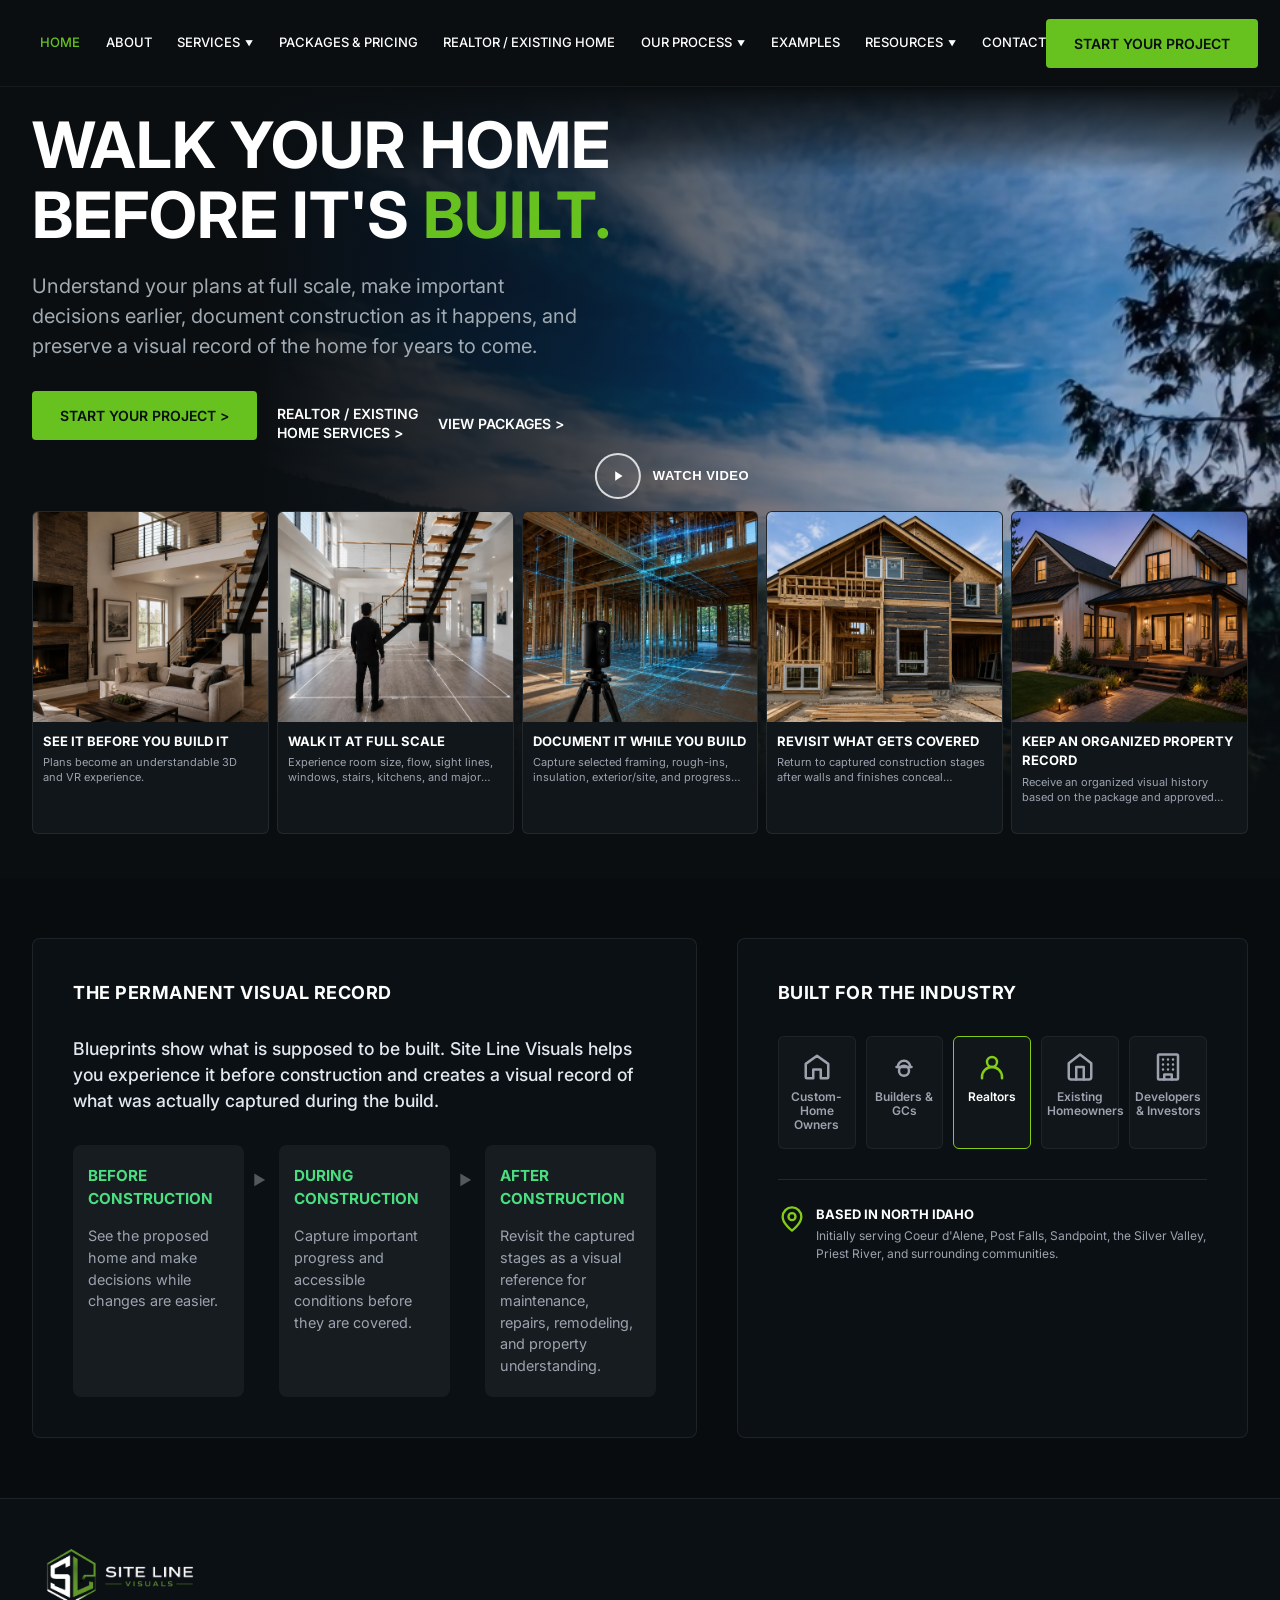
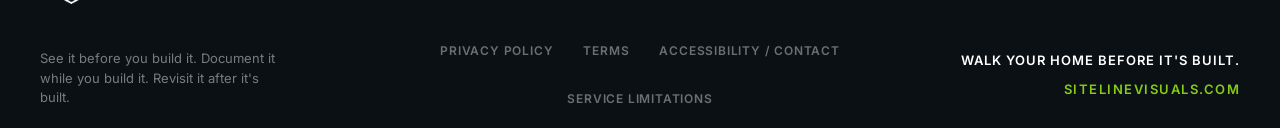
==== commit 8e24280c: "Update page layouts" ====
--- a/index.html
+++ b/index.html
@@ -28,9 +28,6 @@
                 <ul class="nav-list">
                     <li><a href="index.html" class="active">HOME</a></li>
                     <li><a href="about.html">ABOUT</a></li>
-
-                    <!-- PACKAGES & PRICING -->
-                    <li><a href="packages.html">PACKAGES & PRICING</a></li>
 
                     <!-- SERVICES dropdown -->
                     <li class="has-dropdown">
@@ -45,6 +42,10 @@
                         </ul>
                     </li>
 
+                    <li><a href="packages.html">PACKAGES & PRICING</a></li>
+
+                    <li><a href="realtor.html">REALTOR / EXISTING HOME</a></li>
+
                     <!-- OUR PROCESS dropdown -->
                     <li class="has-dropdown">
                         <a href="our-process.html" class="dropdown-toggle">OUR PROCESS <span class="arrow">▼</span></a>
@@ -68,9 +69,6 @@
                         </ul>
                     </li>
 
-                    <!-- REALTOR / EXISTING HOME -->
-                    <li><a href="realtor.html">REALTOR / EXISTING HOME</a></li>
-
                     <li><a href="contact.html">CONTACT</a></li>
                 </ul>
 
@@ -114,8 +112,10 @@
 
                 <div class="hero-buttons">
                     <a href="#" class="btn btn-primary project-modal-trigger">START YOUR PROJECT &gt;</a>
-                    <a href="packages.html" class="btn btn-secondary">VIEW PACKAGES &gt;</a>
-                    <a href="realtor.html" class="btn btn-outline realtor-modal-trigger">REALTOR / EXISTING<br>HOME SERVICES &gt;</a>
+                    <div class="secondary-links">
+                        <a href="realtor.html" class="simple-link">REALTOR / EXISTING<br>HOME SERVICES &gt;</a>
+                        <a href="packages.html" class="simple-link">VIEW PACKAGES &gt;</a>
+                    </div>
                 </div>
 
                 <button type="button" class="watch-video-btn" id="watchVideoBtn">
@@ -128,35 +128,55 @@
                 <!-- NEW: 5 Approved Feature Cards -->
                 <div class="services-grid">
                     <div class="service-card reveal">
+                            <div class="service-image">
+                                <img src="images/s5.jpeg" alt="See it before you build it" loading="lazy">
+                            </div>
+                            <div class="service-content">
+                                <h3>SEE IT BEFORE YOU BUILD IT</h3>
+                                <p>Plans become an understandable 3D and VR experience.</p>
+                            </div>
+                    </div>
+
+                    <div class="service-card reveal">
+                        <div class="service-image">
+                            <img src="images/s4.jpeg" alt="Walk it at full scale" loading="lazy">
+                         </div>
                         <div class="service-content">
-                            <h3>SEE IT BEFORE YOU BUILD IT</h3>
-                            <p>Plans become an understandable 3D and VR experience.</p>
-                        </div>
-                    </div>
+                         <h3>WALK IT AT FULL SCALE</h3>
+                         <p>Experience room size, flow, sight lines, windows, stairs, kitchens, and major relationships before construction.</p>
+                        </div>
+                    </div>
+
                     <div class="service-card reveal">
-                        <div class="service-content">
-                            <h3>WALK IT AT FULL SCALE</h3>
-                            <p>Experience room size, flow, sight lines, windows, stairs, kitchens, and major relationships before construction.</p>
-                        </div>
-                    </div>
-                    <div class="service-card reveal">
+                        <div class="service-image">
+                            <img src="images/s3.jpeg" alt="Document it while you build" loading="lazy">
+                        </div>
                         <div class="service-content">
                             <h3>DOCUMENT IT WHILE YOU BUILD</h3>
                             <p>Capture selected framing, rough-ins, insulation, exterior/site, and progress stages.</p>
                         </div>
                     </div>
+
                     <div class="service-card reveal">
+                        <div class="service-image">
+                         <img src="images/s2.jpeg" alt="Revisit what gets covered" loading="lazy">
+                        </div>
                         <div class="service-content">
                             <h3>REVISIT WHAT GETS COVERED</h3>
                             <p>Return to captured construction stages after walls and finishes conceal important components.</p>
                         </div>
                     </div>
-                    <div class="service-card reveal">
-                        <div class="service-content">
-                            <h3>KEEP AN ORGANIZED PROPERTY RECORD</h3>
-                            <p>Receive an organized visual history based on the package and approved scope.</p>
-                        </div>
-                    </div>
+
+                     <div class="service-card reveal">
+                         <div class="service-image">
+                             <img src="images/s1.jpeg" alt="Keep an organized property record" loading="lazy">
+                         </div>
+                         <div class="service-content">
+                             <h3>KEEP AN ORGANIZED PROPERTY RECORD</h3>
+                             <p>Receive an organized visual history based on the package and approved scope.</p>
+                         </div>
+                     </div>
+                    
                 </div>
             </div>
 
@@ -318,41 +338,26 @@
     <!-- FOOTER SECTION -->
     <footer class="site-footer">
         <div class="container footer-container">
+            
             <div class="footer-logo">
                 <img src="images/logo.png" alt="Site Line Visuals" width="160">
-            </div>
-            <div class="footer-features">
-                <div class="footer-feat">
-                    <span class="f-icon"><svg viewBox="0 0 24 24" fill="none" stroke="currentColor" stroke-width="2" stroke-linecap="round" stroke-linejoin="round"><path d="M21 16V8a2 2 0 0 0-1-1.73l-7-4a2 2 0 0 0-2 0l-7 4A2 2 0 0 0 3 8v8a2 2 0 0 0 1 1.73l7 4a2 2 0 0 0 2 0l7-4A2 2 0 0 0 21 16Z"/><path d="m3.3 7 8.7 5 8.7-5"/><path d="M12 22V12"/></svg></span>
-                    <span>VISUALIZE BEFORE<br>YOU BUILD</span>
-                </div>
-                <div class="footer-feat">
-                    <span class="f-icon"><svg viewBox="0 0 24 24" fill="none" stroke="currentColor" stroke-width="2" stroke-linecap="round" stroke-linejoin="round"><path d="M17 21v-2a4 4 0 0 0-4-4H5a4 4 0 0 0-4 4v2"/><circle cx="9" cy="7" r="4"/><path d="M23 21v-2a4 4 0 0 0-3-3.87"/><path d="M16 3.13a4 4 0 0 1 0 7.75"/></svg></span>
-                    <span>COLLABORATE<br>WITH CONFIDENCE</span>
-                </div>
-                <div class="footer-feat">
-                    <span class="f-icon"><svg viewBox="0 0 24 24" fill="none" stroke="currentColor" stroke-width="2" stroke-linecap="round" stroke-linejoin="round"><path d="M12.22 2h-.44a2 2 0 0 0-2 2v.18a2 2 0 0 1-1 1.73l-.43.25a2 2 0 0 1-2 0l-.15-.08a2 2 0 0 0-2.73.73l-.22.38a2 2 0 0 0 .73 2.73l.15.1a2 2 0 0 1 1 1.72v.51a2 2 0 0 1-1 1.74l-.15.09a2 2 0 0 0-.73 2.73l.22.38a2 2 0 0 0 2.73.73l.15-.08a2 2 0 0 1 2 0l.43.25a2 2 0 0 1 1 1.73V20a2 2 0 0 0 2 2h.44a2 2 0 0 0 2-2v-.18a2 2 0 0 1 1-1.73l.43-.25a2 2 0 0 1 2 0l.15.08a2 2 0 0 0 2.73-.73l.22-.39a2 2 0 0 0-.73-2.73l-.15-.08a2 2 0 0 1-1-1.74v-.5a2 2 0 0 1 1-1.74l.15-.09a2 2 0 0 0 .73-2.73l-.22-.38a2 2 0 0 0-2.73-.73l-.15.08a2 2 0 0 1-2 0l-.43-.25a2 2 0 0 1-1-1.73V4a2 2 0 0 0-2-2Z"/><circle cx="12" cy="12" r="3"/></svg></span>
-                    <span>REDUCE COSTLY<br>MISTAKES</span>
-                </div>
-                <div class="footer-feat">
-                    <span class="f-icon"><svg viewBox="0 0 24 24" fill="none" stroke="currentColor" stroke-width="2" stroke-linecap="round" stroke-linejoin="round"><path d="M16 21v-2a4 4 0 0 0-4-4H6a4 4 0 0 0-4 4v2"/><circle cx="9" cy="7" r="4"/><path d="m22 21-2-2M17 11a4 4 0 1 0 0-8"/></svg></span>
-                    <span>BUILD BETTER<br>TOGETHER</span>
-                </div>
-            </div>
-            
-            <div class="footer-tagline">
-                <p>WALK IT BEFORE YOU BUILD IT.</p>
-                <!-- Обновленная ссылка футера на реальный домен -->
-                <a href="https://sitelinevisuals.com" target="_blank">SITELINEVISUALS.COM</a>
-            </div>
-
-            <!-- Mandatory Legal/Support Links -->
+                <p class="footer-value-line">
+                    See it before you build it. Document it while you build it. Revisit it after it's built.
+                </p>
+            </div>
+
             <div class="footer-legal-links">
                 <a href="#">Privacy Policy</a>
                 <a href="#">Terms</a>
                 <a href="#">Accessibility / Contact</a>
                 <a href="#">Service Limitations</a>
             </div>
+            
+            <div class="footer-tagline">
+                <p>WALK YOUR HOME BEFORE IT'S BUILT.</p>
+                <a href="https://sitelinevisuals.com" target="_blank">SITELINEVISUALS.COM</a>
+            </div>
+
         </div>
     </footer>
 
--- a/css/style.css
+++ b/css/style.css
@@ -79,6 +79,41 @@
     white-space: nowrap;
     appearance: none;
     -webkit-appearance: none;
+}
+
+/* text links */
+.simple-link {
+    color: #ffffff;
+    font-size: 14px;
+    font-weight: 600;
+    text-transform: uppercase;
+    text-decoration: none;
+    display: inline-block;
+    line-height: 1.4;
+    text-align: left;
+    transition: opacity 0.2s ease, color 0.2s ease; 
+}
+
+.simple-link:hover {
+    color: #7ED957;
+}
+
+.secondary-links {
+    display: flex;
+    align-items: center;
+    gap: 20px;
+    margin-top: 15px;
+}
+
+@media (max-width: 768px) {
+    .secondary-links {
+        gap: 15px;
+        justify-content: flex-start;
+    }
+    
+    .secondary-links .simple-link {
+        font-size: 11px;
+    }
 }
 
 .btn:focus {
@@ -944,21 +979,35 @@
 }
 
 /* FOOTER */
+
+.footer-value-line {
+    color: rgba(255, 255, 255, 0.45); 
+    font-size: 13px;
+    margin-top: 15px;
+    max-width: 250px;
+    line-height: 1.5;
+    text-align: left;
+}
+
 .site-footer {
     background-color: #0b1014;
     padding: 20px 0;
     border-top: 1px solid rgba(255, 255, 255, 0.08);
 }
 
-.footer-container {
+.site-footer .footer-container {
     display: flex;
     justify-content: space-between;
-    align-items: center;
-    gap: 20px;
-    flex-wrap: wrap;
-    max-width: none;
-    padding-left: 32px;
-    padding-right: 32px;
+    align-items: flex-end; 
+    gap: 20px; 
+    max-width: 100% !important;
+    padding-left: 40px !important;
+    padding-right: 40px !important;
+}
+
+.footer-logo {
+    flex: 1;
+    max-width: 320px;
 }
 
 .footer-logo img {
@@ -997,7 +1046,10 @@
 }
 
 .footer-tagline {
+    flex: 1;
+    max-width: 320px;
     text-align: right;
+    margin-bottom: 8px;
 }
 
 .footer-tagline p {
@@ -2597,14 +2649,14 @@
 
 /* Legal links in the footer */
 .footer-legal-links {
-    flex: 1 1 100%;
-    margin-top: 30px;
-    padding-top: 25px;
-    border-top: 1px solid rgba(255, 255, 255, 0.08);
     display: flex;
     justify-content: center;
-    gap: 40px;
+    gap: 30px;
     flex-wrap: wrap;
+    flex: 1;
+    margin: 0;
+    padding: 0;
+    border: none;
 }
 
 .footer-legal-links a {
@@ -2618,7 +2670,16 @@
 }
 
 .footer-legal-links a:hover {
-    color: var(--primary-green, #67c220);
+    color: var(--primary-green);
+}
+
+/* On tablets and phones, the links will move to the bottom so as not to break the layout. */
+@media (max-width: 991px) {
+    .footer-legal-links {
+        order: 3;
+        flex: 1 1 100%;
+        margin-top: 20px;
+    }
 }
 
 @media (max-width: 768px) {
@@ -2645,7 +2706,7 @@
   }
 }
 
-/* --- Настройка шапки для десктопа --- */
+/* --- Configuring the desktop header --- */
 @media (min-width: 1025px) {
   .header .container {
     max-width: 100% !important;
@@ -2653,27 +2714,97 @@
     padding-right: 40px !important;
   }
 
-  /* Распределяем элементы: по краям и в центре */
   .header-inner {
     display: flex;
     justify-content: space-between;
     align-items: center;
   }
 
-  /* Помещаем меню в центр свободного пространства */
   .main-nav {
     flex-grow: 1;
     display: flex;
     justify-content: center;
   }
 
-  /* Настраиваем пункты меню: запрещаем перенос слов и делаем адаптивные отступы */
   .nav-list {
-    gap: 2vw !important; /* Расстояние между пунктами будет подстраиваться под размер экрана */
+    gap: 2vw !important;
   }
 
   .nav-list a {
     font-size: 13px !important;
     white-space: nowrap !important;
   }
+}
+
+/* Simple centered mobile footer */
+@media (max-width: 768px) {
+    .site-footer .footer-container {
+        display: flex;
+        flex-direction: column;
+        align-items: center;
+        justify-content: flex-start;
+        text-align: center;
+        gap: 30px; 
+    }
+
+    .footer-logo {
+        order: 1;
+        width: 100%;
+        display: flex;
+        flex-direction: column;
+        align-items: center;
+    }
+    
+    .footer-value-line {
+        margin: 15px 0 0 0;
+        text-align: center !important;
+    }
+
+    .footer-tagline {
+        order: 2;
+        display: flex !important;
+        flex-direction: column !important;
+        align-items: center !important;
+        justify-content: center !important;
+        width: 100% !important;
+        margin: 0 !important;
+        padding: 0 !important;
+        text-align: center !important;
+    }
+
+    .footer-tagline p,
+    .footer-tagline a {
+        text-align: center !important;
+        margin: 0 auto !important;
+        display: block !important;
+    }
+
+    .footer-tagline p {
+        margin-bottom: 8px !important;
+    }
+
+    .footer-legal-links {
+        order: 3;
+        display: flex;
+        flex-wrap: wrap;
+        justify-content: center;
+        gap: 15px;
+    }
+}
+
+.service-card .service-image {
+    width: 100%;
+    height: 210px;
+    overflow: hidden;
+}
+
+.service-card .service-image img {
+    width: 100%;
+    height: 100%;
+    object-fit: cover;
+    transition: transform 0.5s ease;
+}
+
+.service-card:hover .service-image img {
+    transform: scale(1.05);
 }
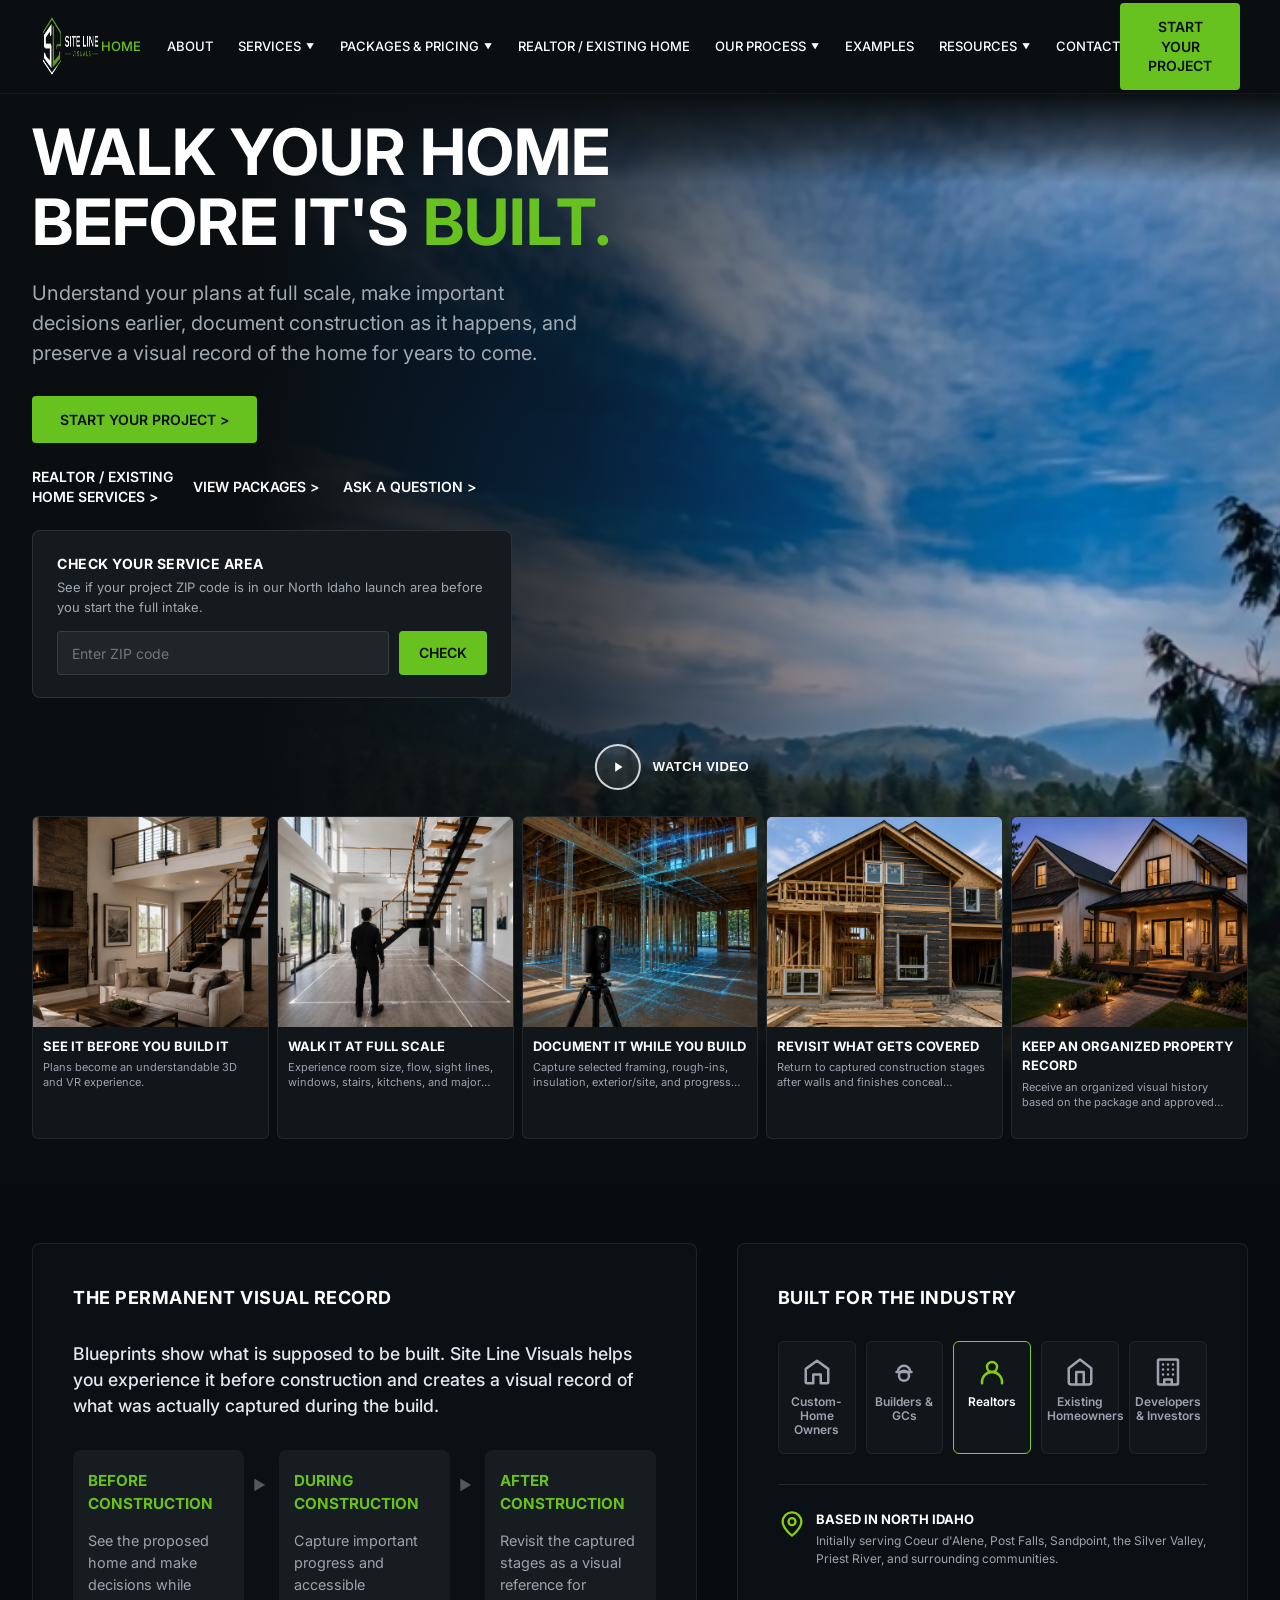
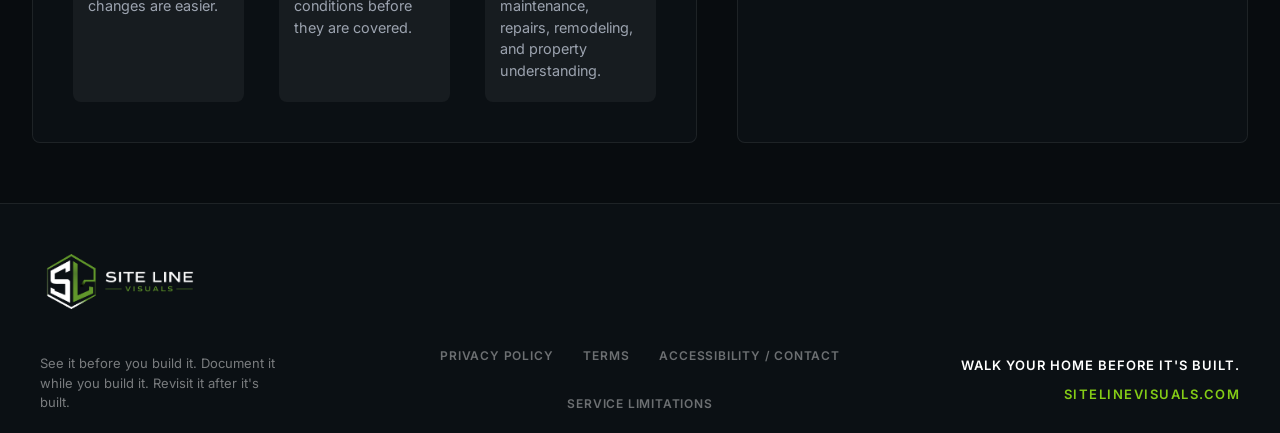
==== commit f5cea26e: "feat: add two pages and ZIP form, minor fixes, update media" ====
--- a/index.html
+++ b/index.html
@@ -3,7 +3,14 @@
 <head>
     <meta charset="UTF-8">
     <meta name="viewport" content="width=device-width, initial-scale=1.0">
-    <title>Site Line Visuals | 3D Models & VR Walkthroughs</title>
+    <title>Site Line Visuals | Walk Your Home Before It's Built</title>
+    <meta name="description" content="Site Line Visuals turns blueprints into a full-scale 3D/VR walkthrough before construction, then documents the build to create a permanent visual record of your home. Based in North Idaho.">
+    <link rel="canonical" href="https://sitelinevisuals.com/index.html">
+    <link rel="icon" href="images/logo.png">
+    <meta property="og:title" content="Site Line Visuals | Walk Your Home Before It's Built">
+    <meta property="og:description" content="Understand your plans at full scale, document construction as it happens, and preserve a visual record of the home for years to come.">
+    <meta property="og:image" content="images/logo.png">
+    <meta property="og:type" content="website">
 
     <!-- Adding the Inter font from Google Fonts -->
     <link rel="preconnect" href="https://fonts.googleapis.com">
@@ -11,7 +18,7 @@
     <link href="https://fonts.googleapis.com/css2?family=Inter:wght@400;500;600;700;800&display=swap" rel="stylesheet">
 
     <!-- Adding our stylesheet -->
-    <link rel="stylesheet" href="css/style.css?v=1788111071">
+    <link rel="stylesheet" href="css/style.css?v=1788111072">
 </head>
 <body>
     <!-- HEADER -->
@@ -35,14 +42,23 @@
                         <ul class="dropdown-menu">
                             <li><a href="services.html#3d-models">3D Models <span class="dd-icon"><svg viewBox="0 0 24 24" fill="none" stroke="currentColor" stroke-width="2" stroke-linecap="round" stroke-linejoin="round"><path d="M21 16V8a2 2 0 0 0-1-1.73l-7-4a2 2 0 0 0-2 0l-7 4A2 2 0 0 0 3 8v8a2 2 0 0 0 1 1.73l7 4a2 2 0 0 0 2 0l7-4A2 2 0 0 0 21 16Z"/><path d="m3.3 7 8.7 5 8.7-5"/><path d="M12 22V12"/></svg></span></a></li>
                             <li><a href="services.html#vr-walkthroughs">VR Walkthroughs <span class="dd-icon"><svg viewBox="0 0 24 24" fill="none" stroke="currentColor" stroke-width="2" stroke-linecap="round" stroke-linejoin="round"><path d="M4.3 8c-1-.35-1.8-1.25-1.8-2.4"/><path d="M19.7 8c1-.35 1.8-1.25 1.8-2.4"/><rect x="3.3" y="8" width="17.4" height="9.2" rx="4.2"/><circle cx="8.3" cy="12.6" r="1.9"/><circle cx="15.7" cy="12.6" r="1.9"/><path d="M10.5 12.6h3"/></svg></span></a></li>
-                            <li><a href="services.html#drone-scanning">Drone Scanning <span class="dd-icon"><svg viewBox="0 0 24 24" fill="none" stroke="currentColor" stroke-width="2" stroke-linecap="round" stroke-linejoin="round"><circle cx="12" cy="12" r="2"/><circle cx="5" cy="5" r="2"/><circle cx="19" cy="5" r="2"/><circle cx="5" cy="19" r="2"/><circle cx="19" cy="19" r="2"/><path d="M12 10 6.5 6.5M12 10l5.5-3.5M12 10l5.5-3.5M12 14l-5.5 3.5M12 14l5.5 3.5"/></svg></span></a></li>
-                            <li><a href="services.html#thermal-inspections">Thermal Inspections <span class="dd-icon"><svg viewBox="0 0 24 24" fill="none" stroke="currentColor" stroke-width="2" stroke-linecap="round" stroke-linejoin="round"><path d="M14 4v10.54a4 4 0 1 1-4 0V4a2 2 0 0 1 4 0Z"/></svg></span></a></li>
-                            <li><a href="services.html#site-analysis">Site Analysis <span class="dd-icon"><svg viewBox="0 0 24 24" fill="none" stroke="currentColor" stroke-width="2" stroke-linecap="round" stroke-linejoin="round"><path d="M20 10c0 6-8 12-8 12s-8-6-8-12a8 8 0 0 1 16 0Z"/><circle cx="12" cy="10" r="3"/></svg></span></a></li>
-                            <li><a href="services.html#custom-solutions">Custom Solutions <span class="dd-icon"><svg viewBox="0 0 24 24" fill="none" stroke="currentColor" stroke-width="2" stroke-linecap="round" stroke-linejoin="round"><path d="M12.22 2h-.44a2 2 0 0 0-2 2v.18a2 2 0 0 1-1 1.73l-.43.25a2 2 0 0 1-2 0l-.15-.08a2 2 0 0 0-2.73.73l-.22.38a2 2 0 0 0 .73 2.73l.15.1a2 2 0 0 1 1 1.72v.51a2 2 0 0 1-1 1.74l-.15.09a2 2 0 0 0-.73 2.73l.22.38a2 2 0 0 0 2.73.73l.15-.08a2 2 0 0 1 2 0l.43.25a2 2 0 0 1 1 1.73V20a2 2 0 0 0 2 2h.44a2 2 0 0 0 2-2v-.18a2 2 0 0 1 1-1.73l.43-.25a2 2 0 0 1 2 0l.15.08a2 2 0 0 0 2.73-.73l.22-.39a2 2 0 0 0-.73-2.73l-.15-.08a2 2 0 0 1-1-1.74v-.5a2 2 0 0 1 1-1.74l.15-.09a2 2 0 0 0 .73-2.73l-.22-.38a2 2 0 0 0-2.73-.73l-.15.08a2 2 0 0 1-2 0l-.43-.25a2 2 0 0 1-1-1.73V4a2 2 0 0 0-2-2Z"/><circle cx="12" cy="12" r="3"/></svg></span></a></li>
+                            <li><a href="services.html#drone-imagery">Drone & Site Visualization <span class="dd-icon"><svg viewBox="0 0 24 24" fill="none" stroke="currentColor" stroke-width="2" stroke-linecap="round" stroke-linejoin="round"><circle cx="12" cy="12" r="2"/><circle cx="5" cy="5" r="2"/><circle cx="19" cy="5" r="2"/><circle cx="5" cy="19" r="2"/><circle cx="19" cy="19" r="2"/><path d="M12 10 6.5 6.5M12 10l5.5-3.5M12 10l5.5-3.5M12 14l-5.5 3.5M12 14l5.5 3.5"/></svg></span></a></li>
+                            <li><a href="services.html#thermal-imaging">Thermal & Specialty Imaging <span class="dd-icon"><svg viewBox="0 0 24 24" fill="none" stroke="currentColor" stroke-width="2" stroke-linecap="round" stroke-linejoin="round"><path d="M14 4v10.54a4 4 0 1 1-4 0V4a2 2 0 0 1 4 0Z"/></svg></span></a></li>
+                            <li><a href="services.html#lidar-3d-scanning">LiDAR & 3D Scanning <span class="dd-icon"><svg viewBox="0 0 24 24" fill="none" stroke="currentColor" stroke-width="2" stroke-linecap="round" stroke-linejoin="round"><path d="M20 10c0 6-8 12-8 12s-8-6-8-12a8 8 0 0 1 16 0Z"/><circle cx="12" cy="10" r="3"/></svg></span></a></li>
+                            <li><a href="services.html#photorealistic-visualization">Photorealistic Visualization <span class="dd-icon"><svg viewBox="0 0 24 24" fill="none" stroke="currentColor" stroke-width="2" stroke-linecap="round" stroke-linejoin="round"><path d="M12.22 2h-.44a2 2 0 0 0-2 2v.18a2 2 0 0 1-1 1.73l-.43.25a2 2 0 0 1-2 0l-.15-.08a2 2 0 0 0-2.73.73l-.22.38a2 2 0 0 0 .73 2.73l.15.1a2 2 0 0 1 1 1.72v.51a2 2 0 0 1-1 1.74l-.15.09a2 2 0 0 0-.73 2.73l.22.38a2 2 0 0 0 2.73.73l.15-.08a2 2 0 0 1 2 0l.43.25a2 2 0 0 1 1 1.73V20a2 2 0 0 0 2 2h.44a2 2 0 0 0 2-2v-.18a2 2 0 0 1 1-1.73l.43-.25a2 2 0 0 1 2 0l.15.08a2 2 0 0 0 2.73-.73l.22-.39a2 2 0 0 0-.73-2.73l-.15-.08a2 2 0 0 1-1-1.74v-.5a2 2 0 0 1 1-1.74l.15-.09a2 2 0 0 0 .73-2.73l-.22-.38a2 2 0 0 0-2.73-.73l-.15.08a2 2 0 0 1-2 0l-.43-.25a2 2 0 0 1-1-1.73V4a2 2 0 0 0-2-2Z"/><circle cx="12" cy="12" r="3"/></svg></span></a></li>
                         </ul>
                     </li>
 
-                    <li><a href="packages.html">PACKAGES & PRICING</a></li>
+                    <!-- PACKAGES & PRICING dropdown -->
+                    <li class="has-dropdown">
+                        <a href="packages.html" class="dropdown-toggle">PACKAGES & PRICING <span class="arrow">▼</span></a>
+                        <ul class="dropdown-menu">
+                            <li><a href="packages.html#new-construction">New Construction Packages</a></li>
+                            <li><a href="packages.html#realtor-existing">Realtor / Existing Home Packages</a></li>
+                            <li><a href="packages.html#upgrades">Upgrades & Add-Ons</a></li>
+                            <li><a href="packages.html#compare">Compare Packages</a></li>
+                        </ul>
+                    </li>
 
                     <li><a href="realtor.html">REALTOR / EXISTING HOME</a></li>
 
@@ -65,7 +81,6 @@
                         <ul class="dropdown-menu">
                             <li><a href="resources.html#photo-guides">Photo Guides <span class="dd-icon"><svg viewBox="0 0 24 24" fill="none" stroke="currentColor" stroke-width="2" stroke-linecap="round" stroke-linejoin="round"><rect x="3" y="3" width="18" height="18" rx="2"/><circle cx="9" cy="9" r="2"/><path d="m21 15-3.1-3.1a2 2 0 0 0-2.8 0L6 21"/></svg></span></a></li>
                             <li><a href="resources.html#faq">FAQ <span class="dd-icon"><svg viewBox="0 0 24 24" fill="none" stroke="currentColor" stroke-width="2" stroke-linecap="round" stroke-linejoin="round"><circle cx="12" cy="12" r="10"/><path d="M9.1 9a3 3 0 0 1 5.82 1c0 2-3 3-3 3"/><path d="M12 17h.01"/></svg></span></a></li>
-                            <li><a href="resources.html#blog">Blog <span class="dd-icon"><svg viewBox="0 0 24 24" fill="none" stroke="currentColor" stroke-width="2" stroke-linecap="round" stroke-linejoin="round"><path d="M4 22h16a2 2 0 0 0 2-2V4a2 2 0 0 0-2-2H8a2 2 0 0 0-2 2v16a2 2 0 0 1-2 2Zm0 0a2 2 0 0 1-2-2v-9c0-1.1.9-2 2-2h2"/><path d="M18 14h-8M15 18h-5M10 6h8v4h-8V6Z"/></svg></span></a></li>
                         </ul>
                     </li>
 
@@ -73,11 +88,11 @@
                 </ul>
 
                 <!-- Mobile-only CTA inside the slide-out menu -->
-                <a href="#" class="btn btn-primary mobile-cta project-modal-trigger">START YOUR PROJECT</a>
+                <a href="https://script.google.com/macros/s/AKfycbw3oOhSkqdaFSNwGbzgCzqsGBJtpe77_Hhgp17k5NKNz40dq8O1Wns6kMGoqOn_5LAN/exec" class="btn btn-primary mobile-cta project-modal-trigger">START YOUR PROJECT</a>
             </nav>
 
             <!-- Desktop CTA -->
-            <a href="#" class="btn btn-primary desktop-cta project-modal-trigger">START YOUR PROJECT</a>
+            <a href="https://script.google.com/macros/s/AKfycbw3oOhSkqdaFSNwGbzgCzqsGBJtpe77_Hhgp17k5NKNz40dq8O1Wns6kMGoqOn_5LAN/exec" class="btn btn-primary desktop-cta project-modal-trigger">START YOUR PROJECT</a>
 
             <!-- Hamburger button (mobile) -->
             <button class="hamburger" id="hamburgerBtn" aria-label="Toggle menu" aria-expanded="false">
@@ -98,6 +113,8 @@
         <!-- Background video -->
         <video autoplay loop muted playsinline class="hero-video" poster="videos/poster.png">
             <source src="videos/hero-video.mp4" type="video/mp4">
+            <!-- TODO(client): supply hero-en.vtt captions file; without it the track below is silently ignored by browsers -->
+            <track kind="captions" src="captions/hero-en.vtt" srclang="en" label="English" default>
         </video>
 
         <div class="hero-overlay"></div>
@@ -110,15 +127,28 @@
                 
                 <p class="hero-subtitle">Understand your plans at full scale, make important decisions earlier, document construction as it happens, and preserve a visual record of the home for years to come.</p>
 
-                <div class="hero-buttons">
-                    <a href="#" class="btn btn-primary project-modal-trigger">START YOUR PROJECT &gt;</a>
+                <div class="hero-buttons hero-buttons-stacked">
+                    <a href="https://script.google.com/macros/s/AKfycbw3oOhSkqdaFSNwGbzgCzqsGBJtpe77_Hhgp17k5NKNz40dq8O1Wns6kMGoqOn_5LAN/exec" class="btn btn-primary project-modal-trigger">START YOUR PROJECT &gt;</a>
                     <div class="secondary-links">
                         <a href="realtor.html" class="simple-link">REALTOR / EXISTING<br>HOME SERVICES &gt;</a>
-                        <a href="packages.html" class="simple-link">VIEW PACKAGES &gt;</a>
-                    </div>
-                </div>
-
-                <button type="button" class="watch-video-btn" id="watchVideoBtn">
+                        <a href="packages.html#new-construction" class="simple-link">VIEW PACKAGES &gt;</a>
+                        <a href="contact.html" class="simple-link ask-question-link">ASK A QUESTION &gt;</a>
+                    </div>
+                </div>
+
+                <!-- ZIP / service-area checker -->
+                <div class="zip-checker zip-checker-spaced" id="zipChecker">
+                    <h4>CHECK YOUR SERVICE AREA</h4>
+                    <p>See if your project ZIP code is in our North Idaho launch area before you start the full intake.</p>
+                    <form id="zipCheckerForm" class="zip-checker-row">
+                        <label for="zipInput" class="sr-only">ZIP code</label>
+                        <input type="text" id="zipInput" name="zip" inputmode="numeric" pattern="[0-9]{5}" maxlength="5" placeholder="Enter ZIP code" required>
+                        <button type="submit" class="btn btn-primary">CHECK</button>
+                    </form>
+                    <p id="zipResult" class="zip-result" role="status"></p>
+                </div>
+
+                <button type="button" class="watch-video-btn watch-video-btn-above-cards" id="watchVideoBtn">
                     <span class="wv-icon">
                         <svg viewBox="0 0 24 24" fill="currentColor"><path d="M8 5v14l11-7Z"/></svg>
                     </span>
@@ -268,54 +298,6 @@
         </div>
     </div>
 
-    <!-- REALTOR / QUOTE BUILDER MODAL -->
-    <div id="realtorModal" class="modal-overlay">
-        <div class="modal-content">
-            <span class="close-btn" id="realtorModalClose">&times;</span>
-            
-            <div class="intake-card">
-                <h3>SELECT SERVICES</h3>
-                <p>Build your custom package. Select the services you need for your property.</p>
-
-                <div class="services-list">
-                    <label class="service-option">
-                        <input type="checkbox" value="250" data-name="3D Model">
-                        <div class="so-info">
-                            <strong>3D Model</strong>
-                            <span>Photorealistic 3D model of the property</span>
-                        </div>
-                        <div class="so-price">$250</div>
-                    </label>
-
-                    <label class="service-option">
-                        <input type="checkbox" value="400" data-name="VR Walkthrough">
-                        <div class="so-info">
-                            <strong>VR Walkthrough</strong>
-                            <span>Immersive virtual reality tour</span>
-                        </div>
-                        <div class="so-price">$400</div>
-                    </label>
-
-                    <label class="service-option">
-                        <input type="checkbox" value="150" data-name="Drone Scanning">
-                        <div class="so-info">
-                            <strong>Drone Scanning</strong>
-                            <span>High-accuracy aerial mapping</span>
-                        </div>
-                        <div class="so-price">$150</div>
-                    </label>
-                </div>
-
-                <div class="quote-total">
-                    <span>Estimated Total:</span>
-                    <span id="quoteTotalValue">$0</span>
-                </div>
-
-                <button type="button" class="btn btn-primary btn-full" id="quoteContinueBtn" style="margin-top: 25px;">CONTINUE</button>
-            </div>
-        </div>
-    </div>
-
     <!-- PHOTO GUIDE MODAL -->
     <div class="pg-modal-overlay" id="pgModalOverlay">
         <div class="pg-modal" role="dialog" aria-modal="true" aria-label="Photo Guide">
@@ -331,6 +313,7 @@
             <button type="button" class="video-modal-close" id="videoModalClose" aria-label="Close">×</button>
             <video id="heroVideoPlayer" controls playsinline>
                 <source src="videos/hero-video.mp4" type="video/mp4">
+                <track kind="captions" src="captions/hero-en.vtt" srclang="en" label="English" default>
             </video>
         </div>
     </div>
@@ -347,10 +330,10 @@
             </div>
 
             <div class="footer-legal-links">
-                <a href="#">Privacy Policy</a>
-                <a href="#">Terms</a>
-                <a href="#">Accessibility / Contact</a>
-                <a href="#">Service Limitations</a>
+                <a href="privacy.html">Privacy Policy</a>
+                <a href="terms.html">Terms</a>
+                <a href="accessibility.html">Accessibility / Contact</a>
+                <a href="service-limitations.html">Service Limitations</a>
             </div>
             
             <div class="footer-tagline">
@@ -368,5 +351,6 @@
     <script src="js/photo-guide-modal.js?v=1788111069"></script>
     <script src="js/watch-video.js?v=1788111069"></script>
     <script src="js/main.js?v=1788111070"></script>
+    <script src="js/zip-checker.js?v=1788111072"></script>
 </body>
 </html>
--- a/css/style.css
+++ b/css/style.css
@@ -39,13 +39,11 @@
     height: 100% !important;
 }
 
-/* Removing underline from all links */
 a {
   text-decoration: none;
   color: inherit;
 }
 
-/* Removing markers from lists */
 ul {
   list-style: none;
 }
@@ -55,7 +53,6 @@
   display: block;
 }
 
-/* --- Utilities --- */
 .container {
     max-width: 1400px;
     margin: 0 auto;
@@ -81,7 +78,6 @@
     -webkit-appearance: none;
 }
 
-/* text links */
 .simple-link {
     color: #ffffff;
     font-size: 14px;
@@ -135,7 +131,6 @@
     transform: translateY(-2px);
 }
 
-/* --- HEADER --- */
 .header {
     background-color: var(--bg-dark);
     padding: 3px 0;
@@ -156,7 +151,6 @@
     position: relative;
 }
 
-/* Navigation */
 .nav-list {
     display: flex;
     gap: 30px;
@@ -194,7 +188,6 @@
     display: none;
 }
 
-/* --- DROPDOWN MENU (desktop) --- */
 .has-dropdown .dropdown-menu {
     position: absolute;
     top: 100%;
@@ -261,7 +254,6 @@
     background-color: rgba(255,255,255,0.03);
 }
 
-/* --- HAMBURGER BUTTON --- */
 .hamburger {
     display: none;
     flex-direction: column;
@@ -276,10 +268,9 @@
     z-index: 210;
 }
 
-.hamburger, 
-.hamburger:focus, 
-.hamburger:active,
-.hamburger:focus-visible {
+.hamburger,
+.hamburger:focus,
+.hamburger:active {
     outline: none !important;
     border: none !important;
     -webkit-tap-highlight-color: transparent !important;
@@ -320,7 +311,6 @@
     visibility: visible;
 }
 
-/* --- HERO SECTION --- */
 .hero {
     position: relative;
     padding: 24px 0 0;
@@ -416,7 +406,6 @@
     scroll-margin-top: 120px; 
 }
 
-/* Left side (Text) */
 .hero-content h1 {
     font-size: 64px;
     font-weight: 700;
@@ -455,7 +444,6 @@
     line-height: 1.2;
 }
 
-/* Right side (Form) */
 .intake-card {
     background-color: var(--bg-card);
     padding: 28px;
@@ -474,7 +462,8 @@
     margin-bottom: 18px;
 }
 
-.intake-form input {
+.intake-form input,
+.intake-form textarea {
     width: 100%;
     background-color: rgba(255,255,255,0.05);
     border: 1px solid rgba(255,255,255,0.1);
@@ -486,7 +475,6 @@
     font-size: 14px;
 }
 
-/* --- Custom Select --- */
 .custom-select {
     position: relative;
     margin-bottom: 11px;
@@ -574,7 +562,6 @@
     color: var(--text-white);
 }
 
-/* Upload Zone */
 .upload-zone {
     border: 2px dashed rgba(255,255,255,0.2);
     border-radius: 4px;
@@ -709,7 +696,6 @@
     align-items: center;
 }
 
-/* Services section */
 .services-grid {
     display: grid;
     grid-template-columns: repeat(5, 1fr);
@@ -777,7 +763,6 @@
     transform: translateX(3px);
 }
 
-/* Two-column container */
 .bottom-sections-wrapper {
     padding: 60px 0;
     background-color: #080c0f;
@@ -897,7 +882,6 @@
     margin: 0;
 }
 
-/* Right block (Audience + Footer block) */
 .audience-icons-row {
     display: grid;
     grid-template-columns: repeat(4, 1fr);
@@ -978,8 +962,6 @@
     margin: 0;
 }
 
-/* FOOTER */
-
 .footer-value-line {
     color: rgba(255, 255, 255, 0.45); 
     font-size: 13px;
@@ -1073,7 +1055,6 @@
     color: #ffffff;
 }
 
-/* PHOTO GUIDE */
 .photo-guide-section {
     padding: 60px 0;
     background-color: #080c0f;
@@ -1273,7 +1254,6 @@
     letter-spacing: 2px;
 }
 
-/* --- SCROLL-REVEAL ANIMATION --- */
 .reveal {
     opacity: 0;
     transform: translateY(20px);
@@ -1284,8 +1264,6 @@
     opacity: 1;
     transform: translateY(0);
 }
-
-/* SUBPAGES */
 
 .page-hero {
     padding: 70px 0 50px;
@@ -1532,15 +1510,22 @@
 }
 
 .faq-list {
-    max-width: 800px;
-    scroll-margin-top: 100px;
+    display: grid;
+    grid-template-columns: 1fr;
+    gap: 15px 40px;
+    align-items: start;
 }
 
 .faq-item {
-    border-bottom: 1px solid rgba(255, 255, 255, 0.08);
-    padding: 22px 0;
-    scroll-margin-top: 100px;
-}
+    margin-bottom: 0 !important;
+}
+
+@media (min-width: 992px) {
+    .faq-list {
+        grid-template-columns: repeat(2, 1fr);
+    }
+}
+
 
 .faq-item summary {
     padding: 20px 0;
@@ -1737,6 +1722,14 @@
     content: "✓";
     color: var(--primary-green);
     font-weight: bold;
+}
+
+.service-detail-card .sd-disclaimer {
+    font-size: 12px;
+    color: #7c8790;
+    font-style: italic;
+    margin-top: -6px;
+    margin-bottom: 0;
 }
 
 .process-block {
@@ -1938,7 +1931,6 @@
     display: block;
 }
 
-/* SCROLL-REVEAL STAGGER */
 .services-grid .service-card.reveal:nth-child(1) { transition-delay: 0s; }
 .services-grid .service-card.reveal:nth-child(2) { transition-delay: 0.08s; }
 .services-grid .service-card.reveal:nth-child(3) { transition-delay: 0.16s; }
@@ -2072,7 +2064,6 @@
     background: rgba(255, 255, 255, 0.25);
 }
 
-/* RESPONSIVE — TABLET (<= 1024px) */
 @media (max-width: 1024px) {
     .hamburger { display: flex; }
     .desktop-cta { display: none; }
@@ -2160,7 +2151,6 @@
     .footer-features { justify-content: center; }
 }
 
-/* RESPONSIVE — MOBILE (<= 768px) */
 @media (max-width: 768px) {
     .container, .hero .container, .bottom-grid-container, .footer-container {
         padding-left: 20px;
@@ -2223,7 +2213,6 @@
     .video-modal-close { top: -40px; right: 0; }
 }
 
-/* RESPONSIVE — SMALL MOBILE (<= 480px) */
 @media (max-width: 480px) {
     .hero-content h1 { font-size: 30px; }
     .hero-subtitle { font-size: 15px; }
@@ -2237,7 +2226,6 @@
     .footer-features { flex-direction: column; gap: 15px; align-items: center; }
 }
 
-/* MODAL WINDOW STYLES */
 .modal-overlay {
     position: fixed;
     inset: 0;
@@ -2302,7 +2290,6 @@
     overscroll-behavior: contain;
 }
 
-/* Styles for the service calculator (Realtor) */
 .services-list {
     display: flex;
     flex-direction: column;
@@ -2362,7 +2349,6 @@
     color: #fff;
 }
 
-/* Loading indicator animation for a form */
 .spinner {
     width: 36px;
     height: 36px;
@@ -2378,7 +2364,6 @@
     }
 }
 
-/* --- INTAKE FORM MODAL STYLES --- */
 .form-modal-wrapper {
     position: relative;
     width: 100%;
@@ -2446,9 +2431,6 @@
     max-width: 680px;
 }
 
-/* RESPONSIVE DESIGN  */
-
-/* --- TABLETS AND SMALL LAPTOPS (up to 1024px) --- */
 @media (max-width: 1024px) {
     .page-hero h1 {
         font-size: 3rem;
@@ -2461,7 +2443,6 @@
     }
 }
 
-/* --- Vertical tablets and large phones (up to 768px) --- */
 @media (max-width: 768px) {
     .page-hero {
         padding: 60px 0;
@@ -2494,7 +2475,7 @@
     }
     
     .footer-logo {
-        margin: 0 auto 30px auto;
+        margin: 0 auto;
     }
 
     .footer-features {
@@ -2507,17 +2488,12 @@
         text-align: center;
         margin-top: 40px;
     }
-    
-    .footer-tagline a {
-        justify-content: center;
-    }
 
     .service-detail-card {
         padding: 25px 20px;
     }
 }
 
-/* --- Mobile phones (up to 480px) --- */
 @media (max-width: 480px) {
     
     .cta-banner h2 {
@@ -2543,9 +2519,6 @@
     }
 }
 
-/* Home Page Updates */
-
-/* Adjusting block width */
 @media (min-width: 1024px) {
     .bottom-grid-container {
         display: grid;
@@ -2554,7 +2527,6 @@
     }
 }
 
-/* The Permanent Visual Record Block (Left) */
 .record-subtitle {
     margin-bottom: 30px;
     font-weight: 500;
@@ -2596,7 +2568,7 @@
 }
 
 .record-step h4 {
-    color: var(--color-green, #4ade80);
+    color: var(--primary-green);
     margin-bottom: 15px;
     font-size: 0.95rem;
 }
@@ -2607,7 +2579,6 @@
     line-height: 1.5;
 }
 
-/* Audience block (Right) */
 .audience-icons-row.centered {
     display: flex;
     flex-wrap: nowrap;
@@ -2629,7 +2600,6 @@
     line-height: 1.2;
 }
 
-/* Center "BASED IN" beneath the icons. */
 .trust-features-row.centered {
     display: flex;
     justify-content: center;
@@ -2637,7 +2607,6 @@
     padding-top: 25px;
 }
 
-/* On mobile screens we allow transfer */
 @media (max-width: 991px) {
     .record-grid, .audience-icons-row.centered {
         flex-wrap: wrap;
@@ -2647,7 +2616,6 @@
     }
 }
 
-/* Legal links in the footer */
 .footer-legal-links {
     display: flex;
     justify-content: center;
@@ -2673,7 +2641,6 @@
     color: var(--primary-green);
 }
 
-/* On tablets and phones, the links will move to the bottom so as not to break the layout. */
 @media (max-width: 991px) {
     .footer-legal-links {
         order: 3;
@@ -2706,7 +2673,6 @@
   }
 }
 
-/* --- Configuring the desktop header --- */
 @media (min-width: 1025px) {
   .header .container {
     max-width: 100% !important;
@@ -2736,7 +2702,6 @@
   }
 }
 
-/* Simple centered mobile footer */
 @media (max-width: 768px) {
     .site-footer .footer-container {
         display: flex;
@@ -2807,4 +2772,884 @@
 
 .service-card:hover .service-image img {
     transform: scale(1.05);
+}
+
+.about-hero-container {
+    text-align: left;
+}
+
+.about-hero-subtitle {
+    font-size: 20px;
+    font-weight: 600;
+    color: #ffffff !important;
+    margin-bottom: 15px;
+}
+
+.about-hero-desc {
+    max-width: none !important;
+}
+
+.about-text-content {
+    color: var(--text-gray);
+    font-size: 16px;
+    line-height: 1.7;
+}
+
+.about-text-content p {
+    margin-bottom: 20px;
+}
+
+.about-text-content p:last-child {
+    margin-bottom: 0;
+}
+
+.text-highlight {
+    font-weight: 600;
+    color: #ffffff;
+}
+
+.mb-30 {
+    margin-bottom: 30px !important;
+}
+
+.about-card {
+    background: rgba(255, 255, 255, 0.03);
+    border: 1px solid rgba(255, 255, 255, 0.1);
+    padding: 40px;
+    border-radius: 8px;
+    margin-top: 40px;
+    margin-bottom: 40px;
+}
+
+.about-card-title {
+    font-size: 22px;
+    margin-bottom: 25px;
+    margin-top: 0;
+}
+
+.about-card-highlight {
+    margin-top: 25px;
+    margin-bottom: 0;
+}
+
+.about-quote {
+    border-left: 3px solid var(--primary-green);
+    padding-left: 20px;
+    margin-top: 40px;
+}
+
+.about-quote p {
+    color: #ffffff;
+    font-size: 18px;
+    font-weight: 600;
+    line-height: 1.5;
+    margin: 0;
+    font-style: italic;
+}
+
+.cta-buttons-center {
+    display: flex;
+    justify-content: center;
+    margin-top: 25px;
+}
+
+.about-container .section-heading {
+    color: #ffffff !important;
+}
+
+.services-hero-content {
+    max-width: 100%;
+    text-align: left;
+}
+
+.services-hero-subtitle {
+    font-size: 20px;
+    font-weight: 700;
+    color: #ffffff;
+    margin-bottom: 25px;
+    text-transform: uppercase;
+}
+
+.services-hero-content p {
+    color: var(--text-gray);
+    font-size: 16px;
+    line-height: 1.8;
+    margin-bottom: 20px;
+    max-width: none;
+}
+
+.services-hero-content .highlight-white {
+    color: #ffffff;
+    font-weight: 600;
+    margin-bottom: 10px !important;
+}
+
+.services-hero-content .highlight-green {
+    color: var(--primary-green);
+    font-weight: 700;
+    font-size: 15px;
+    letter-spacing: 0.5px;
+    margin-bottom: 0 !important;
+}
+
+.services-heading {
+    margin-bottom: 40px;
+    text-align: left;
+}
+
+.service-card-subtitle {
+    font-weight: 600;
+    color: #ffffff;
+    margin-bottom: 10px;
+}
+
+.service-card-desc {
+    margin-bottom: 20px;
+}
+
+.packages-hero-container {
+    max-width: 900px;
+    margin: 0 auto;
+    text-align: center;
+}
+
+.packages-hero-title {
+    font-size: 42px;
+    margin-bottom: 20px;
+}
+
+.packages-hero-desc {
+    font-size: 18px;
+    color: var(--text-gray);
+    margin: 0 auto 30px auto;
+    max-width: 750px;
+}
+
+.packages-hero-buttons {
+    display: flex;
+    gap: 20px;
+    justify-content: center;
+    flex-wrap: wrap;
+}
+
+.btn-outline-green {
+    background: transparent;
+    border: 2px solid var(--primary-green);
+    color: #ffffff;
+}
+
+.btn-outline-green:hover {
+    background: var(--primary-green);
+    color: #000000;
+}
+
+.packages-section-heading {
+    text-align: center;
+    margin-bottom: 50px;
+}
+
+.pricing-grid {
+    display: grid;
+    grid-template-columns: repeat(auto-fit, minmax(300px, 1fr));
+    gap: 30px;
+    margin-top: 40px;
+}
+
+.pricing-card {
+    background: rgba(255, 255, 255, 0.03);
+    border: 1px solid rgba(255, 255, 255, 0.1);
+    border-radius: 8px;
+    padding: 40px;
+    display: flex;
+    flex-direction: column;
+}
+
+.pricing-card.dark-bg {
+    background: rgba(0, 0, 0, 0.3);
+}
+
+.pricing-card.featured-card {
+    border-color: var(--primary-green);
+}
+
+.pricing-card h3 {
+    color: var(--primary-green);
+    font-size: 20px;
+    margin-bottom: 10px;
+    text-transform: uppercase;
+}
+
+.pricing-card .price {
+    font-size: 32px;
+    font-weight: 700;
+    color: #ffffff;
+    margin-bottom: 20px;
+}
+
+.pricing-card .price.price-text {
+    font-size: 24px;
+}
+
+.pricing-card .target-audience {
+    font-weight: 600;
+    color: #ffffff;
+    margin-bottom: 20px;
+    font-size: 15px;
+}
+
+.pricing-card-highlight {
+    color: var(--primary-green);
+    font-size: 14px;
+    margin-bottom: 15px;
+}
+
+.pricing-card ul {
+    list-style: none;
+    padding: 0;
+    margin-bottom: 30px;
+    flex-grow: 1;
+}
+
+.pricing-card ul li {
+    position: relative;
+    padding-left: 25px;
+    margin-bottom: 12px;
+    color: var(--text-gray);
+    font-size: 15px;
+    line-height: 1.5;
+}
+
+.pricing-card ul li::before {
+    content: '✓';
+    position: absolute;
+    left: 0;
+    color: var(--primary-green);
+    font-weight: bold;
+}
+
+.pricing-card .best-for {
+    font-style: italic;
+    color: #ffffff;
+    margin-bottom: 25px;
+    font-size: 14px;
+    border-top: 1px solid rgba(255, 255, 255, 0.1);
+    padding-top: 15px;
+}
+
+.pricing-btn {
+    text-align: center;
+    margin-top: auto;
+}
+
+.upgrade-section {
+    background: rgba(0, 0, 0, 0.2);
+    border: 1px dashed rgba(255, 255, 255, 0.2);
+    border-radius: 8px;
+    padding: 40px;
+    margin-top: 40px;
+}
+
+.upgrade-title {
+    text-align: center;
+    color: #ffffff;
+    margin-bottom: 10px;
+    font-size: 24px;
+}
+
+.upgrade-subtitle {
+    text-align: center;
+    color: var(--primary-green);
+    margin-bottom: 40px;
+    font-weight: 600;
+}
+
+.upgrade-grid {
+    display: grid;
+    grid-template-columns: repeat(auto-fit, minmax(300px, 1fr));
+    gap: 40px;
+}
+
+.upgrade-item-title {
+    color: #ffffff;
+    font-size: 18px;
+    margin-bottom: 10px;
+}
+
+.upgrade-item-desc {
+    color: var(--text-gray);
+    margin-bottom: 20px;
+}
+
+.upgrade-list {
+    list-style: none;
+    padding: 0;
+    color: #ffffff;
+    line-height: 1.8;
+}
+
+.upgrade-list-flex {
+    display: flex;
+    flex-wrap: wrap;
+    gap: 20px;
+}
+
+.text-green {
+    color: var(--primary-green);
+}
+
+.realtor-section {
+    background: linear-gradient(180deg, #111111 0%, #1a1a1a 100%);
+    border-top: 2px solid var(--primary-green);
+    padding: 80px 0;
+}
+
+.realtor-heading {
+    text-align: center;
+    margin-bottom: 10px;
+}
+
+.realtor-subheading {
+    text-align: center;
+    color: var(--primary-green);
+    font-weight: 700;
+    margin-bottom: 20px;
+    text-transform: uppercase;
+}
+
+.realtor-desc {
+    text-align: center;
+    color: var(--text-gray);
+    max-width: 800px;
+    margin: 0 auto 50px;
+}
+
+.realtor-featured-upgrade {
+    background: rgba(255, 255, 255, 0.05);
+    padding: 40px;
+    border-radius: 8px;
+    margin-bottom: 40px;
+    border-left: 4px solid var(--primary-green);
+}
+
+.rf-upgrade-title {
+    color: #ffffff;
+    font-size: 20px;
+    margin-bottom: 10px;
+}
+
+.rf-upgrade-subtitle {
+    color: var(--primary-green);
+    font-weight: 700;
+    margin-bottom: 20px;
+    text-transform: uppercase;
+}
+
+.rf-upgrade-desc {
+    color: var(--text-gray);
+    margin-bottom: 15px;
+}
+
+.rf-upgrade-note {
+    color: #ffffff;
+    font-style: italic;
+    margin-bottom: 15px;
+}
+
+.rf-upgrade-list {
+    color: var(--text-gray);
+    margin-bottom: 20px;
+    padding-left: 20px;
+}
+
+.rf-upgrade-disclaimer {
+    font-size: 13px;
+    color: #888;
+    margin-bottom: 20px;
+}
+
+.table-responsive {
+    overflow-x: auto;
+}
+
+.compare-table {
+    width: 100%;
+    border-collapse: collapse;
+    margin-top: 40px;
+}
+
+.compare-table th, 
+.compare-table td {
+    padding: 15px;
+    text-align: center;
+    border-bottom: 1px solid rgba(255, 255, 255, 0.1);
+    color: var(--text-gray);
+}
+
+.compare-table th {
+    color: #ffffff;
+    font-weight: 600;
+}
+
+.compare-table td:first-child {
+    text-align: left;
+    color: #ffffff;
+    font-weight: 500;
+}
+
+.text-light-gray {
+    color: #ccc;
+}
+
+.check-icon {
+    color: var(--primary-green);
+    font-weight: bold;
+    font-size: 18px;
+}
+
+.text-center {
+    text-align: center;
+}
+
+.cta-buttons {
+    display: flex;
+    gap: 20px;
+    justify-content: center;
+    flex-wrap: wrap;
+    margin-top: 20px;
+}
+
+.resources-hero-title {
+    font-size: 36px;
+    margin-bottom: 20px;
+}
+
+.resources-hero-subtitle {
+    font-size: 18px;
+    font-weight: 600;
+    color: #ffffff;
+    margin-bottom: 15px;
+}
+
+.resources-hero-desc {
+    max-width: none;
+}
+
+.pg-subtitle {
+    font-weight: 600;
+    color: #ffffff;
+    margin-bottom: 10px;
+    font-size: 18px;
+}
+
+.pg-desc {
+    color: var(--text-gray);
+    font-size: 16px;
+    line-height: 1.7;
+    margin-bottom: 20px;
+}
+
+.pg-desc.mb-30 {
+    margin-bottom: 30px;
+}
+
+.pg-categories-wrap {
+    margin-bottom: 40px;
+}
+
+.pg-categories-title {
+    color: #ffffff;
+    font-size: 16px;
+    text-transform: uppercase;
+    margin-bottom: 15px;
+    letter-spacing: 0.5px;
+}
+
+.pg-categories-list {
+    color: var(--primary-green);
+    font-size: 15px;
+    font-weight: 600;
+    line-height: 1.8;
+}
+
+.pg-cta-banner {
+    margin-bottom: 60px;
+}
+
+.pg-cta-title {
+    font-size: 18px;
+    margin-bottom: 10px;
+}
+
+.pg-cta-desc {
+    margin-bottom: 20px;
+}
+
+.prep-section {
+    margin-top: 60px;
+    border-top: 1px solid rgba(255, 255, 255, 0.1);
+    padding-top: 50px;
+}
+
+.prep-grid {
+    display: grid;
+    grid-template-columns: repeat(auto-fit, minmax(280px, 1fr));
+    gap: 30px;
+    margin-top: 30px;
+}
+
+.prep-card {
+    background: rgba(255, 255, 255, 0.03);
+    border: 1px solid rgba(255, 255, 255, 0.1);
+    padding: 30px;
+    border-radius: 8px;
+    transition: all 0.3s ease;
+}
+
+.prep-card-title {
+    color: #ffffff;
+    font-size: 18px;
+    margin-bottom: 15px;
+}
+
+.prep-card:hover {
+    border-color: var(--primary-green);
+    transform: translateY(-5px);
+    background: rgba(255, 255, 255, 0.05);
+    box-shadow: 0 10px 20px rgba(0, 0, 0, 0.2);
+}
+
+.prep-card-desc {
+    color: var(--text-gray);
+    font-size: 15px;
+    line-height: 1.6;
+}
+
+.insights-subheading {
+    margin-bottom: 40px;
+}
+
+.insights-grid {
+    display: grid;
+    grid-template-columns: repeat(auto-fit, minmax(300px, 1fr));
+    gap: 30px;
+}
+
+.insight-card {
+    background: rgba(255, 255, 255, 0.03);
+    border: 1px solid rgba(255, 255, 255, 0.1);
+    border-radius: 8px;
+    overflow: hidden;
+    display: flex;
+    flex-direction: column;
+    transition: border-color 0.3s ease;
+}
+
+.insight-card:hover {
+    border-color: var(--primary-green);
+}
+
+.insight-card-inner {
+    padding: 30px;
+    flex-grow: 1;
+    display: flex;
+    flex-direction: column;
+    justify-content: space-between;
+}
+
+.insight-card-title {
+    color: #ffffff;
+    font-size: 20px;
+    margin-bottom: 15px;
+}
+
+.insight-card-desc {
+    color: var(--text-gray);
+    font-size: 15px;
+    line-height: 1.6;
+    margin-bottom: 20px;
+}
+
+.insight-card-link {
+    color: var(--primary-green);
+    font-weight: 600;
+    font-size: 14px;
+}
+
+.featured-visual-section {
+    margin-bottom: 60px;
+}
+
+.featured-image-wrapper {
+    background: rgba(255, 255, 255, 0.03);
+    border: 1px solid rgba(255, 255, 255, 0.1);
+    border-radius: 8px;
+    padding: 20px;
+    text-align: center;
+}
+
+.featured-image-wrapper img {
+    width: 100%;
+    max-width: 850px;
+    height: auto;
+    border-radius: 4px;
+    display: block;
+    margin: 0 auto;
+}
+
+.examples-grid {
+    display: grid;
+    grid-template-columns: repeat(auto-fit, minmax(min(100%, 450px), 1fr));
+    gap: 40px; 
+}
+
+@media (min-width: 992px) {
+    .examples-grid {
+        grid-template-columns: repeat(2, 1fr);
+    }
+}
+
+.example-card {
+    background: rgba(255, 255, 255, 0.03);
+    border: 1px solid rgba(255, 255, 255, 0.1);
+    border-radius: 8px;
+    overflow: hidden;
+    display: flex;
+    flex-direction: column;
+    transition: all 0.3s ease;
+}
+
+.example-card:hover {
+    border-color: var(--primary-green);
+    transform: translateY(-5px);
+    box-shadow: 0 10px 20px rgba(0, 0, 0, 0.2);
+}
+
+.example-video-wrap {
+    width: 100%;
+    background: #000;
+    border-bottom: 1px solid rgba(255, 255, 255, 0.05);
+}
+
+.example-video-wrap video {
+    width: 100%;
+    height: 450px;
+    object-fit: cover;
+    display: block;
+    background: #000;
+}
+
+.example-info {
+    padding: 25px;
+    flex-grow: 1;
+}
+
+.example-info h4 {
+    color: #ffffff;
+    font-size: 18px;
+    margin-bottom: 10px;
+}
+
+.example-info p {
+    color: var(--text-gray);
+    font-size: 15px;
+    line-height: 1.6;
+    margin: 0;
+}
+
+/* ADDITIONS — accessibility, ZIP checker, contact form success state */
+
+/* Visually-hidden but screen-reader-accessible labels */
+.sr-only {
+    position: absolute;
+    width: 1px;
+    height: 1px;
+    padding: 0;
+    margin: -1px;
+    overflow: hidden;
+    clip: rect(0, 0, 0, 0);
+    white-space: nowrap;
+    border: 0;
+}
+
+/* Restore a visible keyboard focus ring on the hamburger */
+.hamburger:focus-visible {
+    outline: 2px solid var(--primary-green) !important;
+    outline-offset: 2px;
+}
+
+/* ZIP / service-area checker */
+.zip-checker {
+    background-color: var(--bg-card);
+    border: 1px solid rgba(255, 255, 255, 0.1);
+    border-radius: 8px;
+    padding: 22px 24px;
+    margin-top: 24px;
+    max-width: 480px;
+}
+
+.zip-checker h4 {
+    font-size: 14px;
+    text-transform: uppercase;
+    letter-spacing: 0.5px;
+    margin-bottom: 4px;
+    color: #ffffff;
+}
+
+.zip-checker p {
+    color: var(--text-gray);
+    font-size: 13px;
+    margin-bottom: 14px;
+}
+
+.zip-checker-row {
+    display: flex;
+    gap: 10px;
+}
+
+.zip-checker input[type="text"] {
+    flex: 1;
+    min-width: 0;
+    background-color: rgba(255, 255, 255, 0.05);
+    border: 1px solid rgba(255, 255, 255, 0.1);
+    color: var(--text-white);
+    padding: 12px 14px;
+    border-radius: 4px;
+    font-family: inherit;
+    font-size: 14px;
+}
+
+.zip-checker button {
+    white-space: nowrap;
+    padding: 12px 20px;
+}
+
+.zip-result {
+    margin-top: 12px;
+    font-size: 13px;
+    font-weight: 600;
+    display: none;
+}
+
+.zip-result.show {
+    display: block;
+}
+
+.zip-result.in-area {
+    color: var(--primary-green);
+}
+
+.zip-result.out-area {
+    color: #f0ad4e;
+}
+
+/* Contact / intake form success + error state */
+.form-status-message {
+    display: none;
+    padding: 14px 16px;
+    border-radius: 4px;
+    font-size: 14px;
+    margin-top: 12px;
+}
+
+.form-status-message.show {
+    display: block;
+}
+
+.form-status-message.success {
+    background: rgba(103, 194, 32, 0.1);
+    border: 1px solid var(--primary-green);
+    color: #ffffff;
+}
+
+.form-status-message.error {
+    background: rgba(220, 53, 69, 0.1);
+    border: 1px solid #dc3545;
+    color: #ffffff;
+}
+
+/* Secondary "ask a question" link sitting next to the hero CTA */
+.ask-question-link {
+    margin-left: 4px;
+}
+
+/* Homepage hero layout tweaks: stack secondary links under the main
+   CTA, move Watch Video directly above the feature cards, and add
+   breathing room between the ZIP checker and the cards below it */
+.hero-buttons-stacked {
+    flex-direction: column;
+    align-items: flex-start;
+}
+
+.hero-buttons-stacked .secondary-links {
+    margin-top: 4px;
+}
+
+.zip-checker-spaced {
+    margin-bottom: 36px;
+}
+
+.watch-video-btn-above-cards {
+    margin-bottom: 20px;
+}
+
+.btn {
+    white-space: normal !important;
+    word-wrap: break-word;
+    height: auto;
+    max-width: 100%;
+    text-align: center;
+    line-height: 1.4;
+}
+
+/* PHOTO GUIDE MODAL TWEAKS & SCROLLBARS */
+
+.pg-modal-tabs {
+    display: flex;
+    overflow-x: auto;
+    white-space: nowrap;
+    -webkit-overflow-scrolling: touch;
+    scrollbar-width: thin; 
+    scrollbar-color: var(--primary-green) rgba(255, 255, 255, 0.05); 
+    padding-bottom: 5px;
+}
+
+.pg-modal-tabs button {
+    flex-shrink: 0; 
+}
+
+.pg-modal-tabs::-webkit-scrollbar,
+.pg-modal-body::-webkit-scrollbar,
+.pg-modal::-webkit-scrollbar,
+.pg-modal-content::-webkit-scrollbar {
+    width: 6px;
+    height: 6px;
+}
+
+.pg-modal-tabs::-webkit-scrollbar-track,
+.pg-modal-body::-webkit-scrollbar-track,
+.pg-modal::-webkit-scrollbar-track,
+.pg-modal-content::-webkit-scrollbar-track {
+    background: rgba(255, 255, 255, 0.05);
+    border-radius: 4px;
+}
+
+.pg-modal-tabs::-webkit-scrollbar-thumb,
+.pg-modal-body::-webkit-scrollbar-thumb,
+.pg-modal::-webkit-scrollbar-thumb,
+.pg-modal-content::-webkit-scrollbar-thumb {
+    background: rgba(126, 217, 87, 0.5);
+    border-radius: 4px;
+}
+
+.pg-modal-tabs::-webkit-scrollbar-thumb:hover,
+.pg-modal-body::-webkit-scrollbar-thumb:hover,
+.pg-modal::-webkit-scrollbar-thumb:hover,
+.pg-modal-content::-webkit-scrollbar-thumb:hover {
+    background: rgba(126, 217, 87, 0.9);
+}
+
+.pg-modal-tabs .pg-tab:hover {
+    color: var(--primary-green);
+    border-bottom: 2px solid var(--primary-green);
+    transition: all 0.3s ease;
 }
